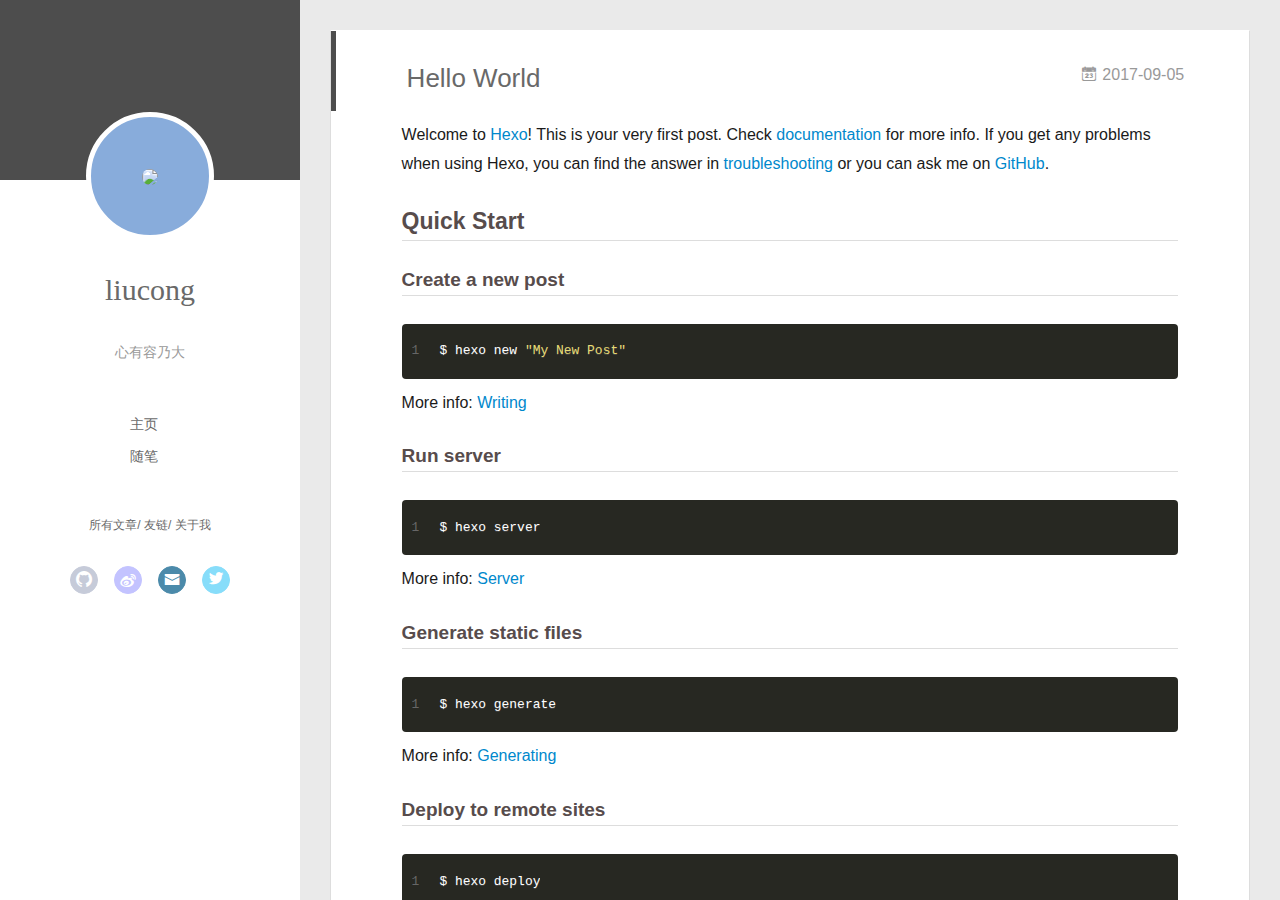
==== 2017/09/05/hello-world/index.html @ 9095aa1d "Site updated: 2017-09-07 10:44:23" ====
<!DOCTYPE html>
<html>
<head>
  <meta charset="utf-8">
  
  <meta name="renderer" content="webkit">
  <meta http-equiv="X-UA-Compatible" content="IE=edge" >
  <link rel="dns-prefetch" href="http://yoursite.com">
  <title>Hello World | Mr.Liu</title>
  <meta name="viewport" content="width=device-width, initial-scale=1, maximum-scale=1">
  <meta name="description" content="Welcome to Hexo! This is your very first post. Check documentation for more info. If you get any problems when using Hexo, you can find the answer in troubleshooting or you can ask me on GitHub. Quick">
<meta property="og:type" content="article">
<meta property="og:title" content="Hello World">
<meta property="og:url" content="http://yoursite.com/2017/09/05/hello-world/index.html">
<meta property="og:site_name" content="Mr.Liu">
<meta property="og:description" content="Welcome to Hexo! This is your very first post. Check documentation for more info. If you get any problems when using Hexo, you can find the answer in troubleshooting or you can ask me on GitHub. Quick">
<meta property="og:locale" content="zh-CN">
<meta property="og:updated_time" content="2017-09-06T06:14:06.030Z">
<meta name="twitter:card" content="summary">
<meta name="twitter:title" content="Hello World">
<meta name="twitter:description" content="Welcome to Hexo! This is your very first post. Check documentation for more info. If you get any problems when using Hexo, you can find the answer in troubleshooting or you can ask me on GitHub. Quick">
  
    <link rel="alternative" href="/atom.xml" title="Mr.Liu" type="application/atom+xml">
  
  
    <link rel="icon" href="/favicon.png">
  
  <link rel="stylesheet" type="text/css" href="/./main.507b3a.css">
  <style type="text/css">
  
    #container.show {
      background: linear-gradient(200deg,#a0cfe4,#e8c37e);
    }
  </style>
  

  

</head>

<body>
  <div id="container" q-class="show:isCtnShow">
    <canvas id="anm-canvas" class="anm-canvas"></canvas>
    <div class="left-col" q-class="show:isShow">
      
<div class="overlay" style="background: #4d4d4d"></div>
<div class="intrude-less">
	<header id="header" class="inner">
		<a href="" class="profilepic">
			<img src="http://img1.touxiang.cn/uploads/20140222/22-024354_184.jpg" class="js-avatar">
		</a>
		<hgroup>
		  <h1 class="header-author"><a href="">liucong</a></h1>
		</hgroup>
		
		<p class="header-subtitle">心有容乃大</p>
		

		<nav class="header-menu">
			<ul>
			
				<li><a href="/">主页</a></li>
	        
				<li><a href="/tags/随笔/">随笔</a></li>
	        
			</ul>
		</nav>
		<nav class="header-smart-menu">
    		
    			
    			<a q-on="click: openSlider(e, 'innerArchive')" href="javascript:void(0)">所有文章</a>
    			
            
    			
    			<a q-on="click: openSlider(e, 'friends')" href="javascript:void(0)">友链</a>
    			
            
    			
    			<a q-on="click: openSlider(e, 'aboutme')" href="javascript:void(0)">关于我</a>
    			
            
		</nav>
		<nav class="header-nav">
			<div class="social">
				
					<a class="github" target="_blank" href="https://github.com/liucong1993" title="github"><i class="icon-github"></i></a>
		        
					<a class="weibo" target="_blank" href="http://weibo.com/1641078362/profile?rightmod=1&wvr=6&mod=personinfo&is_all=1" title="weibo"><i class="icon-weibo"></i></a>
		        
					<a class="mail" target="_blank" href="mailto:1097318622@qq.com" title="mail"><i class="icon-mail"></i></a>
		        
					<a class="twitter" target="_blank" href="https://twitter.com/" title="twitter"><i class="icon-twitter"></i></a>
		        
			</div>
		</nav>
	</header>		
</div>

    </div>
    <div class="mid-col" q-class="show:isShow,hide:isShow|isFalse">
      
<nav id="mobile-nav">
  	<div class="overlay js-overlay" style="background: #4d4d4d"></div>
	<div class="btnctn js-mobile-btnctn">
  		<div class="slider-trigger list" q-on="click: openSlider(e)"><i class="icon icon-sort"></i></div>
	</div>
	<div class="intrude-less">
		<header id="header" class="inner">
			<div class="profilepic">
				<img src="http://img1.touxiang.cn/uploads/20140222/22-024354_184.jpg" class="js-avatar">
			</div>
			<hgroup>
			  <h1 class="header-author js-header-author">liucong</h1>
			</hgroup>
			
			<p class="header-subtitle"><i class="icon icon-quo-left"></i>心有容乃大<i class="icon icon-quo-right"></i></p>
			
			
			
				
			
				
			
			
			
			<nav class="header-nav">
				<div class="social">
					
						<a class="github" target="_blank" href="https://github.com/liucong1993" title="github"><i class="icon-github"></i></a>
			        
						<a class="weibo" target="_blank" href="http://weibo.com/1641078362/profile?rightmod=1&wvr=6&mod=personinfo&is_all=1" title="weibo"><i class="icon-weibo"></i></a>
			        
						<a class="mail" target="_blank" href="mailto:1097318622@qq.com" title="mail"><i class="icon-mail"></i></a>
			        
						<a class="twitter" target="_blank" href="https://twitter.com/" title="twitter"><i class="icon-twitter"></i></a>
			        
				</div>
			</nav>

			<nav class="header-menu js-header-menu">
				<ul style="width: 50%">
				
				
					<li style="width: 50%"><a href="/">主页</a></li>
		        
					<li style="width: 50%"><a href="/tags/随笔/">随笔</a></li>
		        
				</ul>
			</nav>
		</header>				
	</div>
	<div class="mobile-mask" style="display:none" q-show="isShow"></div>
</nav>

      <div id="wrapper" class="body-wrap">
        <div class="menu-l">
          <div class="canvas-wrap">
            <canvas data-colors="#eaeaea" data-sectionHeight="100" data-contentId="js-content" id="myCanvas1" class="anm-canvas"></canvas>
          </div>
          <div id="js-content" class="content-ll">
            <article id="post-hello-world" class="article article-type-post " itemscope itemprop="blogPost">
  <div class="article-inner">
    
      <header class="article-header">
        
  
    <h1 class="article-title" itemprop="name">
      Hello World
    </h1>
  

        
        <a href="/2017/09/05/hello-world/" class="archive-article-date">
  	<time datetime="2017-09-05T09:17:30.276Z" itemprop="datePublished"><i class="icon-calendar icon"></i>2017-09-05</time>
</a>
        
      </header>
    
    <div class="article-entry" itemprop="articleBody">
      
        <p>Welcome to <a href="https://hexo.io/" target="_blank" rel="external">Hexo</a>! This is your very first post. Check <a href="https://hexo.io/docs/" target="_blank" rel="external">documentation</a> for more info. If you get any problems when using Hexo, you can find the answer in <a href="https://hexo.io/docs/troubleshooting.html" target="_blank" rel="external">troubleshooting</a> or you can ask me on <a href="https://github.com/hexojs/hexo/issues" target="_blank" rel="external">GitHub</a>.</p>
<h2 id="Quick-Start"><a href="#Quick-Start" class="headerlink" title="Quick Start"></a>Quick Start</h2><h3 id="Create-a-new-post"><a href="#Create-a-new-post" class="headerlink" title="Create a new post"></a>Create a new post</h3><figure class="highlight bash"><table><tr><td class="gutter"><pre><div class="line">1</div></pre></td><td class="code"><pre><div class="line">$ hexo new <span class="string">"My New Post"</span></div></pre></td></tr></table></figure>
<p>More info: <a href="https://hexo.io/docs/writing.html" target="_blank" rel="external">Writing</a></p>
<h3 id="Run-server"><a href="#Run-server" class="headerlink" title="Run server"></a>Run server</h3><figure class="highlight bash"><table><tr><td class="gutter"><pre><div class="line">1</div></pre></td><td class="code"><pre><div class="line">$ hexo server</div></pre></td></tr></table></figure>
<p>More info: <a href="https://hexo.io/docs/server.html" target="_blank" rel="external">Server</a></p>
<h3 id="Generate-static-files"><a href="#Generate-static-files" class="headerlink" title="Generate static files"></a>Generate static files</h3><figure class="highlight bash"><table><tr><td class="gutter"><pre><div class="line">1</div></pre></td><td class="code"><pre><div class="line">$ hexo generate</div></pre></td></tr></table></figure>
<p>More info: <a href="https://hexo.io/docs/generating.html" target="_blank" rel="external">Generating</a></p>
<h3 id="Deploy-to-remote-sites"><a href="#Deploy-to-remote-sites" class="headerlink" title="Deploy to remote sites"></a>Deploy to remote sites</h3><figure class="highlight bash"><table><tr><td class="gutter"><pre><div class="line">1</div></pre></td><td class="code"><pre><div class="line">$ hexo deploy</div></pre></td></tr></table></figure>
<p>More info: <a href="https://hexo.io/docs/deployment.html" target="_blank" rel="external">Deployment</a></p>
<div class="video-container"></div>

      

      
        <div class="page-reward">
          <a href="javascript:;" class="page-reward-btn tooltip-top">
            <div class="tooltip tooltip-east">
            <span class="tooltip-item">
              赏
            </span>
            <span class="tooltip-content">
              <span class="tooltip-text">
                <span class="tooltip-inner">
                  <p class="reward-p"><i class="icon icon-quo-left"></i>谢谢你请我吃糖果<i class="icon icon-quo-right"></i></p>
                  <div class="reward-box">
                    
                    
                  </div>
                </span>
              </span>
            </span>
          </div>
          </a>
        </div>
      
    </div>
    <div class="article-info article-info-index">
      
      
      

      

      
        
<div class="share-btn share-icons tooltip-left">
  <div class="tooltip tooltip-east">
    <span class="tooltip-item">
      <a href="javascript:;" class="share-sns share-outer">
        <i class="icon icon-share"></i>
      </a>
    </span>
    <span class="tooltip-content">
      <div class="share-wrap">
        <div class="share-icons">
          <a class="weibo share-sns" href="javascript:;" data-type="weibo">
            <i class="icon icon-weibo"></i>
          </a>
          <a class="weixin share-sns wxFab" href="javascript:;" data-type="weixin">
            <i class="icon icon-weixin"></i>
          </a>
          <a class="qq share-sns" href="javascript:;" data-type="qq">
            <i class="icon icon-qq"></i>
          </a>
          <a class="douban share-sns" href="javascript:;" data-type="douban">
            <i class="icon icon-douban"></i>
          </a>
          <a class="qzone share-sns" href="javascript:;" data-type="qzone">
            <i class="icon icon-qzone"></i>
          </a>
          <a class="facebook share-sns" href="javascript:;" data-type="facebook">
            <i class="icon icon-facebook"></i>
          </a>
          <a class="twitter share-sns" href="javascript:;" data-type="twitter">
            <i class="icon icon-twitter"></i>
          </a>
          <a class="google share-sns" href="javascript:;" data-type="google">
            <i class="icon icon-google"></i>
          </a>
        </div>
      </div>
    </span>
  </div>
</div>

<div class="page-modal wx-share js-wx-box">
    <a class="close js-modal-close" href="javascript:;"><i class="icon icon-close"></i></a>
    <p>扫一扫，分享到微信</p>
    <div class="wx-qrcode">
      <img src="http://s.jiathis.com/qrcode.php?url=http://yoursite.com/2017/09/05/hello-world/" alt="微信分享二维码">
    </div>
</div>

<div class="mask js-mask"></div>
      
      <div class="clearfix"></div>
    </div>
  </div>
</article>

  
<nav id="article-nav">
  
    <a href="/2017/09/05/liu/" id="article-nav-newer" class="article-nav-link-wrap">
      <i class="icon-circle-left"></i>
      <div class="article-nav-title">
        
          开始搭建blog
        
      </div>
    </a>
  
  
</nav>


<aside class="wrap-side-operation">
    <div class="mod-side-operation">
        
        <div class="jump-container" id="js-jump-container" style="display:none;">
            <a href="javascript:void(0)" class="mod-side-operation__jump-to-top">
                <i class="icon-font icon-back"></i>
            </a>
            <div id="js-jump-plan-container" class="jump-plan-container" style="top: -11px;">
                <i class="icon-font icon-plane jump-plane"></i>
            </div>
        </div>
        
        
    </div>
</aside>



  
  
  

  

  

  


          </div>
        </div>
      </div>
      <footer id="footer">
  <div class="outer">
    <div id="footer-info">
    	<div class="footer-left">
    		&copy; 2017 liucong
    	</div>
      	<div class="footer-right">
      		<a href="http://hexo.io/" target="_blank">Hexo</a>  Theme <a href="https://github.com/litten/hexo-theme-yilia" target="_blank">Yilia</a> by Litten
      	</div>
    </div>
  </div>
</footer>
    </div>
    <script>
	var yiliaConfig = {
		mathjax: false,
		isHome: false,
		isPost: true,
		isArchive: false,
		isTag: false,
		isCategory: false,
		open_in_new: false,
		toc_hide_index: true,
		root: "/",
		innerArchive: true,
		showTags: false
	}
</script>

<script>!function(t){function n(e){if(r[e])return r[e].exports;var i=r[e]={exports:{},id:e,loaded:!1};return t[e].call(i.exports,i,i.exports,n),i.loaded=!0,i.exports}var r={};n.m=t,n.c=r,n.p="./",n(0)}([function(t,n,r){r(195),t.exports=r(191)},function(t,n,r){var e=r(3),i=r(52),o=r(27),u=r(28),c=r(53),f="prototype",a=function(t,n,r){var s,l,h,v,p=t&a.F,d=t&a.G,y=t&a.S,g=t&a.P,b=t&a.B,m=d?e:y?e[n]||(e[n]={}):(e[n]||{})[f],x=d?i:i[n]||(i[n]={}),w=x[f]||(x[f]={});d&&(r=n);for(s in r)l=!p&&m&&void 0!==m[s],h=(l?m:r)[s],v=b&&l?c(h,e):g&&"function"==typeof h?c(Function.call,h):h,m&&u(m,s,h,t&a.U),x[s]!=h&&o(x,s,v),g&&w[s]!=h&&(w[s]=h)};e.core=i,a.F=1,a.G=2,a.S=4,a.P=8,a.B=16,a.W=32,a.U=64,a.R=128,t.exports=a},function(t,n,r){var e=r(6);t.exports=function(t){if(!e(t))throw TypeError(t+" is not an object!");return t}},function(t,n){var r=t.exports="undefined"!=typeof window&&window.Math==Math?window:"undefined"!=typeof self&&self.Math==Math?self:Function("return this")();"number"==typeof __g&&(__g=r)},function(t,n){t.exports=function(t){try{return!!t()}catch(t){return!0}}},function(t,n){var r=t.exports="undefined"!=typeof window&&window.Math==Math?window:"undefined"!=typeof self&&self.Math==Math?self:Function("return this")();"number"==typeof __g&&(__g=r)},function(t,n){t.exports=function(t){return"object"==typeof t?null!==t:"function"==typeof t}},function(t,n,r){var e=r(126)("wks"),i=r(76),o=r(3).Symbol,u="function"==typeof o;(t.exports=function(t){return e[t]||(e[t]=u&&o[t]||(u?o:i)("Symbol."+t))}).store=e},function(t,n){var r={}.hasOwnProperty;t.exports=function(t,n){return r.call(t,n)}},function(t,n,r){var e=r(94),i=r(33);t.exports=function(t){return e(i(t))}},function(t,n,r){t.exports=!r(4)(function(){return 7!=Object.defineProperty({},"a",{get:function(){return 7}}).a})},function(t,n,r){var e=r(2),i=r(167),o=r(50),u=Object.defineProperty;n.f=r(10)?Object.defineProperty:function(t,n,r){if(e(t),n=o(n,!0),e(r),i)try{return u(t,n,r)}catch(t){}if("get"in r||"set"in r)throw TypeError("Accessors not supported!");return"value"in r&&(t[n]=r.value),t}},function(t,n,r){t.exports=!r(18)(function(){return 7!=Object.defineProperty({},"a",{get:function(){return 7}}).a})},function(t,n,r){var e=r(14),i=r(22);t.exports=r(12)?function(t,n,r){return e.f(t,n,i(1,r))}:function(t,n,r){return t[n]=r,t}},function(t,n,r){var e=r(20),i=r(58),o=r(42),u=Object.defineProperty;n.f=r(12)?Object.defineProperty:function(t,n,r){if(e(t),n=o(n,!0),e(r),i)try{return u(t,n,r)}catch(t){}if("get"in r||"set"in r)throw TypeError("Accessors not supported!");return"value"in r&&(t[n]=r.value),t}},function(t,n,r){var e=r(40)("wks"),i=r(23),o=r(5).Symbol,u="function"==typeof o;(t.exports=function(t){return e[t]||(e[t]=u&&o[t]||(u?o:i)("Symbol."+t))}).store=e},function(t,n,r){var e=r(67),i=Math.min;t.exports=function(t){return t>0?i(e(t),9007199254740991):0}},function(t,n,r){var e=r(46);t.exports=function(t){return Object(e(t))}},function(t,n){t.exports=function(t){try{return!!t()}catch(t){return!0}}},function(t,n,r){var e=r(63),i=r(34);t.exports=Object.keys||function(t){return e(t,i)}},function(t,n,r){var e=r(21);t.exports=function(t){if(!e(t))throw TypeError(t+" is not an object!");return t}},function(t,n){t.exports=function(t){return"object"==typeof t?null!==t:"function"==typeof t}},function(t,n){t.exports=function(t,n){return{enumerable:!(1&t),configurable:!(2&t),writable:!(4&t),value:n}}},function(t,n){var r=0,e=Math.random();t.exports=function(t){return"Symbol(".concat(void 0===t?"":t,")_",(++r+e).toString(36))}},function(t,n){var r={}.hasOwnProperty;t.exports=function(t,n){return r.call(t,n)}},function(t,n){var r=t.exports={version:"2.4.0"};"number"==typeof __e&&(__e=r)},function(t,n){t.exports=function(t){if("function"!=typeof t)throw TypeError(t+" is not a function!");return t}},function(t,n,r){var e=r(11),i=r(66);t.exports=r(10)?function(t,n,r){return e.f(t,n,i(1,r))}:function(t,n,r){return t[n]=r,t}},function(t,n,r){var e=r(3),i=r(27),o=r(24),u=r(76)("src"),c="toString",f=Function[c],a=(""+f).split(c);r(52).inspectSource=function(t){return f.call(t)},(t.exports=function(t,n,r,c){var f="function"==typeof r;f&&(o(r,"name")||i(r,"name",n)),t[n]!==r&&(f&&(o(r,u)||i(r,u,t[n]?""+t[n]:a.join(String(n)))),t===e?t[n]=r:c?t[n]?t[n]=r:i(t,n,r):(delete t[n],i(t,n,r)))})(Function.prototype,c,function(){return"function"==typeof this&&this[u]||f.call(this)})},function(t,n,r){var e=r(1),i=r(4),o=r(46),u=function(t,n,r,e){var i=String(o(t)),u="<"+n;return""!==r&&(u+=" "+r+'="'+String(e).replace(/"/g,"&quot;")+'"'),u+">"+i+"</"+n+">"};t.exports=function(t,n){var r={};r[t]=n(u),e(e.P+e.F*i(function(){var n=""[t]('"');return n!==n.toLowerCase()||n.split('"').length>3}),"String",r)}},function(t,n,r){var e=r(115),i=r(46);t.exports=function(t){return e(i(t))}},function(t,n,r){var e=r(116),i=r(66),o=r(30),u=r(50),c=r(24),f=r(167),a=Object.getOwnPropertyDescriptor;n.f=r(10)?a:function(t,n){if(t=o(t),n=u(n,!0),f)try{return a(t,n)}catch(t){}if(c(t,n))return i(!e.f.call(t,n),t[n])}},function(t,n,r){var e=r(24),i=r(17),o=r(145)("IE_PROTO"),u=Object.prototype;t.exports=Object.getPrototypeOf||function(t){return t=i(t),e(t,o)?t[o]:"function"==typeof t.constructor&&t instanceof t.constructor?t.constructor.prototype:t instanceof Object?u:null}},function(t,n){t.exports=function(t){if(void 0==t)throw TypeError("Can't call method on  "+t);return t}},function(t,n){t.exports="constructor,hasOwnProperty,isPrototypeOf,propertyIsEnumerable,toLocaleString,toString,valueOf".split(",")},function(t,n){t.exports={}},function(t,n){t.exports=!0},function(t,n){n.f={}.propertyIsEnumerable},function(t,n,r){var e=r(14).f,i=r(8),o=r(15)("toStringTag");t.exports=function(t,n,r){t&&!i(t=r?t:t.prototype,o)&&e(t,o,{configurable:!0,value:n})}},function(t,n,r){var e=r(40)("keys"),i=r(23);t.exports=function(t){return e[t]||(e[t]=i(t))}},function(t,n,r){var e=r(5),i="__core-js_shared__",o=e[i]||(e[i]={});t.exports=function(t){return o[t]||(o[t]={})}},function(t,n){var r=Math.ceil,e=Math.floor;t.exports=function(t){return isNaN(t=+t)?0:(t>0?e:r)(t)}},function(t,n,r){var e=r(21);t.exports=function(t,n){if(!e(t))return t;var r,i;if(n&&"function"==typeof(r=t.toString)&&!e(i=r.call(t)))return i;if("function"==typeof(r=t.valueOf)&&!e(i=r.call(t)))return i;if(!n&&"function"==typeof(r=t.toString)&&!e(i=r.call(t)))return i;throw TypeError("Can't convert object to primitive value")}},function(t,n,r){var e=r(5),i=r(25),o=r(36),u=r(44),c=r(14).f;t.exports=function(t){var n=i.Symbol||(i.Symbol=o?{}:e.Symbol||{});"_"==t.charAt(0)||t in n||c(n,t,{value:u.f(t)})}},function(t,n,r){n.f=r(15)},function(t,n){var r={}.toString;t.exports=function(t){return r.call(t).slice(8,-1)}},function(t,n){t.exports=function(t){if(void 0==t)throw TypeError("Can't call method on  "+t);return t}},function(t,n,r){var e=r(4);t.exports=function(t,n){return!!t&&e(function(){n?t.call(null,function(){},1):t.call(null)})}},function(t,n,r){var e=r(53),i=r(115),o=r(17),u=r(16),c=r(203);t.exports=function(t,n){var r=1==t,f=2==t,a=3==t,s=4==t,l=6==t,h=5==t||l,v=n||c;return function(n,c,p){for(var d,y,g=o(n),b=i(g),m=e(c,p,3),x=u(b.length),w=0,S=r?v(n,x):f?v(n,0):void 0;x>w;w++)if((h||w in b)&&(d=b[w],y=m(d,w,g),t))if(r)S[w]=y;else if(y)switch(t){case 3:return!0;case 5:return d;case 6:return w;case 2:S.push(d)}else if(s)return!1;return l?-1:a||s?s:S}}},function(t,n,r){var e=r(1),i=r(52),o=r(4);t.exports=function(t,n){var r=(i.Object||{})[t]||Object[t],u={};u[t]=n(r),e(e.S+e.F*o(function(){r(1)}),"Object",u)}},function(t,n,r){var e=r(6);t.exports=function(t,n){if(!e(t))return t;var r,i;if(n&&"function"==typeof(r=t.toString)&&!e(i=r.call(t)))return i;if("function"==typeof(r=t.valueOf)&&!e(i=r.call(t)))return i;if(!n&&"function"==typeof(r=t.toString)&&!e(i=r.call(t)))return i;throw TypeError("Can't convert object to primitive value")}},function(t,n,r){var e=r(5),i=r(25),o=r(91),u=r(13),c="prototype",f=function(t,n,r){var a,s,l,h=t&f.F,v=t&f.G,p=t&f.S,d=t&f.P,y=t&f.B,g=t&f.W,b=v?i:i[n]||(i[n]={}),m=b[c],x=v?e:p?e[n]:(e[n]||{})[c];v&&(r=n);for(a in r)(s=!h&&x&&void 0!==x[a])&&a in b||(l=s?x[a]:r[a],b[a]=v&&"function"!=typeof x[a]?r[a]:y&&s?o(l,e):g&&x[a]==l?function(t){var n=function(n,r,e){if(this instanceof t){switch(arguments.length){case 0:return new t;case 1:return new t(n);case 2:return new t(n,r)}return new t(n,r,e)}return t.apply(this,arguments)};return n[c]=t[c],n}(l):d&&"function"==typeof l?o(Function.call,l):l,d&&((b.virtual||(b.virtual={}))[a]=l,t&f.R&&m&&!m[a]&&u(m,a,l)))};f.F=1,f.G=2,f.S=4,f.P=8,f.B=16,f.W=32,f.U=64,f.R=128,t.exports=f},function(t,n){var r=t.exports={version:"2.4.0"};"number"==typeof __e&&(__e=r)},function(t,n,r){var e=r(26);t.exports=function(t,n,r){if(e(t),void 0===n)return t;switch(r){case 1:return function(r){return t.call(n,r)};case 2:return function(r,e){return t.call(n,r,e)};case 3:return function(r,e,i){return t.call(n,r,e,i)}}return function(){return t.apply(n,arguments)}}},function(t,n,r){var e=r(183),i=r(1),o=r(126)("metadata"),u=o.store||(o.store=new(r(186))),c=function(t,n,r){var i=u.get(t);if(!i){if(!r)return;u.set(t,i=new e)}var o=i.get(n);if(!o){if(!r)return;i.set(n,o=new e)}return o},f=function(t,n,r){var e=c(n,r,!1);return void 0!==e&&e.has(t)},a=function(t,n,r){var e=c(n,r,!1);return void 0===e?void 0:e.get(t)},s=function(t,n,r,e){c(r,e,!0).set(t,n)},l=function(t,n){var r=c(t,n,!1),e=[];return r&&r.forEach(function(t,n){e.push(n)}),e},h=function(t){return void 0===t||"symbol"==typeof t?t:String(t)},v=function(t){i(i.S,"Reflect",t)};t.exports={store:u,map:c,has:f,get:a,set:s,keys:l,key:h,exp:v}},function(t,n,r){"use strict";if(r(10)){var e=r(69),i=r(3),o=r(4),u=r(1),c=r(127),f=r(152),a=r(53),s=r(68),l=r(66),h=r(27),v=r(73),p=r(67),d=r(16),y=r(75),g=r(50),b=r(24),m=r(180),x=r(114),w=r(6),S=r(17),_=r(137),O=r(70),E=r(32),P=r(71).f,j=r(154),F=r(76),M=r(7),A=r(48),N=r(117),T=r(146),I=r(155),k=r(80),L=r(123),R=r(74),C=r(130),D=r(160),U=r(11),W=r(31),G=U.f,B=W.f,V=i.RangeError,z=i.TypeError,q=i.Uint8Array,K="ArrayBuffer",J="Shared"+K,Y="BYTES_PER_ELEMENT",H="prototype",$=Array[H],X=f.ArrayBuffer,Q=f.DataView,Z=A(0),tt=A(2),nt=A(3),rt=A(4),et=A(5),it=A(6),ot=N(!0),ut=N(!1),ct=I.values,ft=I.keys,at=I.entries,st=$.lastIndexOf,lt=$.reduce,ht=$.reduceRight,vt=$.join,pt=$.sort,dt=$.slice,yt=$.toString,gt=$.toLocaleString,bt=M("iterator"),mt=M("toStringTag"),xt=F("typed_constructor"),wt=F("def_constructor"),St=c.CONSTR,_t=c.TYPED,Ot=c.VIEW,Et="Wrong length!",Pt=A(1,function(t,n){return Tt(T(t,t[wt]),n)}),jt=o(function(){return 1===new q(new Uint16Array([1]).buffer)[0]}),Ft=!!q&&!!q[H].set&&o(function(){new q(1).set({})}),Mt=function(t,n){if(void 0===t)throw z(Et);var r=+t,e=d(t);if(n&&!m(r,e))throw V(Et);return e},At=function(t,n){var r=p(t);if(r<0||r%n)throw V("Wrong offset!");return r},Nt=function(t){if(w(t)&&_t in t)return t;throw z(t+" is not a typed array!")},Tt=function(t,n){if(!(w(t)&&xt in t))throw z("It is not a typed array constructor!");return new t(n)},It=function(t,n){return kt(T(t,t[wt]),n)},kt=function(t,n){for(var r=0,e=n.length,i=Tt(t,e);e>r;)i[r]=n[r++];return i},Lt=function(t,n,r){G(t,n,{get:function(){return this._d[r]}})},Rt=function(t){var n,r,e,i,o,u,c=S(t),f=arguments.length,s=f>1?arguments[1]:void 0,l=void 0!==s,h=j(c);if(void 0!=h&&!_(h)){for(u=h.call(c),e=[],n=0;!(o=u.next()).done;n++)e.push(o.value);c=e}for(l&&f>2&&(s=a(s,arguments[2],2)),n=0,r=d(c.length),i=Tt(this,r);r>n;n++)i[n]=l?s(c[n],n):c[n];return i},Ct=function(){for(var t=0,n=arguments.length,r=Tt(this,n);n>t;)r[t]=arguments[t++];return r},Dt=!!q&&o(function(){gt.call(new q(1))}),Ut=function(){return gt.apply(Dt?dt.call(Nt(this)):Nt(this),arguments)},Wt={copyWithin:function(t,n){return D.call(Nt(this),t,n,arguments.length>2?arguments[2]:void 0)},every:function(t){return rt(Nt(this),t,arguments.length>1?arguments[1]:void 0)},fill:function(t){return C.apply(Nt(this),arguments)},filter:function(t){return It(this,tt(Nt(this),t,arguments.length>1?arguments[1]:void 0))},find:function(t){return et(Nt(this),t,arguments.length>1?arguments[1]:void 0)},findIndex:function(t){return it(Nt(this),t,arguments.length>1?arguments[1]:void 0)},forEach:function(t){Z(Nt(this),t,arguments.length>1?arguments[1]:void 0)},indexOf:function(t){return ut(Nt(this),t,arguments.length>1?arguments[1]:void 0)},includes:function(t){return ot(Nt(this),t,arguments.length>1?arguments[1]:void 0)},join:function(t){return vt.apply(Nt(this),arguments)},lastIndexOf:function(t){return st.apply(Nt(this),arguments)},map:function(t){return Pt(Nt(this),t,arguments.length>1?arguments[1]:void 0)},reduce:function(t){return lt.apply(Nt(this),arguments)},reduceRight:function(t){return ht.apply(Nt(this),arguments)},reverse:function(){for(var t,n=this,r=Nt(n).length,e=Math.floor(r/2),i=0;i<e;)t=n[i],n[i++]=n[--r],n[r]=t;return n},some:function(t){return nt(Nt(this),t,arguments.length>1?arguments[1]:void 0)},sort:function(t){return pt.call(Nt(this),t)},subarray:function(t,n){var r=Nt(this),e=r.length,i=y(t,e);return new(T(r,r[wt]))(r.buffer,r.byteOffset+i*r.BYTES_PER_ELEMENT,d((void 0===n?e:y(n,e))-i))}},Gt=function(t,n){return It(this,dt.call(Nt(this),t,n))},Bt=function(t){Nt(this);var n=At(arguments[1],1),r=this.length,e=S(t),i=d(e.length),o=0;if(i+n>r)throw V(Et);for(;o<i;)this[n+o]=e[o++]},Vt={entries:function(){return at.call(Nt(this))},keys:function(){return ft.call(Nt(this))},values:function(){return ct.call(Nt(this))}},zt=function(t,n){return w(t)&&t[_t]&&"symbol"!=typeof n&&n in t&&String(+n)==String(n)},qt=function(t,n){return zt(t,n=g(n,!0))?l(2,t[n]):B(t,n)},Kt=function(t,n,r){return!(zt(t,n=g(n,!0))&&w(r)&&b(r,"value"))||b(r,"get")||b(r,"set")||r.configurable||b(r,"writable")&&!r.writable||b(r,"enumerable")&&!r.enumerable?G(t,n,r):(t[n]=r.value,t)};St||(W.f=qt,U.f=Kt),u(u.S+u.F*!St,"Object",{getOwnPropertyDescriptor:qt,defineProperty:Kt}),o(function(){yt.call({})})&&(yt=gt=function(){return vt.call(this)});var Jt=v({},Wt);v(Jt,Vt),h(Jt,bt,Vt.values),v(Jt,{slice:Gt,set:Bt,constructor:function(){},toString:yt,toLocaleString:Ut}),Lt(Jt,"buffer","b"),Lt(Jt,"byteOffset","o"),Lt(Jt,"byteLength","l"),Lt(Jt,"length","e"),G(Jt,mt,{get:function(){return this[_t]}}),t.exports=function(t,n,r,f){f=!!f;var a=t+(f?"Clamped":"")+"Array",l="Uint8Array"!=a,v="get"+t,p="set"+t,y=i[a],g=y||{},b=y&&E(y),m=!y||!c.ABV,S={},_=y&&y[H],j=function(t,r){var e=t._d;return e.v[v](r*n+e.o,jt)},F=function(t,r,e){var i=t._d;f&&(e=(e=Math.round(e))<0?0:e>255?255:255&e),i.v[p](r*n+i.o,e,jt)},M=function(t,n){G(t,n,{get:function(){return j(this,n)},set:function(t){return F(this,n,t)},enumerable:!0})};m?(y=r(function(t,r,e,i){s(t,y,a,"_d");var o,u,c,f,l=0,v=0;if(w(r)){if(!(r instanceof X||(f=x(r))==K||f==J))return _t in r?kt(y,r):Rt.call(y,r);o=r,v=At(e,n);var p=r.byteLength;if(void 0===i){if(p%n)throw V(Et);if((u=p-v)<0)throw V(Et)}else if((u=d(i)*n)+v>p)throw V(Et);c=u/n}else c=Mt(r,!0),u=c*n,o=new X(u);for(h(t,"_d",{b:o,o:v,l:u,e:c,v:new Q(o)});l<c;)M(t,l++)}),_=y[H]=O(Jt),h(_,"constructor",y)):L(function(t){new y(null),new y(t)},!0)||(y=r(function(t,r,e,i){s(t,y,a);var o;return w(r)?r instanceof X||(o=x(r))==K||o==J?void 0!==i?new g(r,At(e,n),i):void 0!==e?new g(r,At(e,n)):new g(r):_t in r?kt(y,r):Rt.call(y,r):new g(Mt(r,l))}),Z(b!==Function.prototype?P(g).concat(P(b)):P(g),function(t){t in y||h(y,t,g[t])}),y[H]=_,e||(_.constructor=y));var A=_[bt],N=!!A&&("values"==A.name||void 0==A.name),T=Vt.values;h(y,xt,!0),h(_,_t,a),h(_,Ot,!0),h(_,wt,y),(f?new y(1)[mt]==a:mt in _)||G(_,mt,{get:function(){return a}}),S[a]=y,u(u.G+u.W+u.F*(y!=g),S),u(u.S,a,{BYTES_PER_ELEMENT:n,from:Rt,of:Ct}),Y in _||h(_,Y,n),u(u.P,a,Wt),R(a),u(u.P+u.F*Ft,a,{set:Bt}),u(u.P+u.F*!N,a,Vt),u(u.P+u.F*(_.toString!=yt),a,{toString:yt}),u(u.P+u.F*o(function(){new y(1).slice()}),a,{slice:Gt}),u(u.P+u.F*(o(function(){return[1,2].toLocaleString()!=new y([1,2]).toLocaleString()})||!o(function(){_.toLocaleString.call([1,2])})),a,{toLocaleString:Ut}),k[a]=N?A:T,e||N||h(_,bt,T)}}else t.exports=function(){}},function(t,n){var r={}.toString;t.exports=function(t){return r.call(t).slice(8,-1)}},function(t,n,r){var e=r(21),i=r(5).document,o=e(i)&&e(i.createElement);t.exports=function(t){return o?i.createElement(t):{}}},function(t,n,r){t.exports=!r(12)&&!r(18)(function(){return 7!=Object.defineProperty(r(57)("div"),"a",{get:function(){return 7}}).a})},function(t,n,r){"use strict";var e=r(36),i=r(51),o=r(64),u=r(13),c=r(8),f=r(35),a=r(96),s=r(38),l=r(103),h=r(15)("iterator"),v=!([].keys&&"next"in[].keys()),p="keys",d="values",y=function(){return this};t.exports=function(t,n,r,g,b,m,x){a(r,n,g);var w,S,_,O=function(t){if(!v&&t in F)return F[t];switch(t){case p:case d:return function(){return new r(this,t)}}return function(){return new r(this,t)}},E=n+" Iterator",P=b==d,j=!1,F=t.prototype,M=F[h]||F["@@iterator"]||b&&F[b],A=M||O(b),N=b?P?O("entries"):A:void 0,T="Array"==n?F.entries||M:M;if(T&&(_=l(T.call(new t)))!==Object.prototype&&(s(_,E,!0),e||c(_,h)||u(_,h,y)),P&&M&&M.name!==d&&(j=!0,A=function(){return M.call(this)}),e&&!x||!v&&!j&&F[h]||u(F,h,A),f[n]=A,f[E]=y,b)if(w={values:P?A:O(d),keys:m?A:O(p),entries:N},x)for(S in w)S in F||o(F,S,w[S]);else i(i.P+i.F*(v||j),n,w);return w}},function(t,n,r){var e=r(20),i=r(100),o=r(34),u=r(39)("IE_PROTO"),c=function(){},f="prototype",a=function(){var t,n=r(57)("iframe"),e=o.length;for(n.style.display="none",r(93).appendChild(n),n.src="javascript:",t=n.contentWindow.document,t.open(),t.write("<script>document.F=Object<\/script>"),t.close(),a=t.F;e--;)delete a[f][o[e]];return a()};t.exports=Object.create||function(t,n){var r;return null!==t?(c[f]=e(t),r=new c,c[f]=null,r[u]=t):r=a(),void 0===n?r:i(r,n)}},function(t,n,r){var e=r(63),i=r(34).concat("length","prototype");n.f=Object.getOwnPropertyNames||function(t){return e(t,i)}},function(t,n){n.f=Object.getOwnPropertySymbols},function(t,n,r){var e=r(8),i=r(9),o=r(90)(!1),u=r(39)("IE_PROTO");t.exports=function(t,n){var r,c=i(t),f=0,a=[];for(r in c)r!=u&&e(c,r)&&a.push(r);for(;n.length>f;)e(c,r=n[f++])&&(~o(a,r)||a.push(r));return a}},function(t,n,r){t.exports=r(13)},function(t,n,r){var e=r(76)("meta"),i=r(6),o=r(24),u=r(11).f,c=0,f=Object.isExtensible||function(){return!0},a=!r(4)(function(){return f(Object.preventExtensions({}))}),s=function(t){u(t,e,{value:{i:"O"+ ++c,w:{}}})},l=function(t,n){if(!i(t))return"symbol"==typeof t?t:("string"==typeof t?"S":"P")+t;if(!o(t,e)){if(!f(t))return"F";if(!n)return"E";s(t)}return t[e].i},h=function(t,n){if(!o(t,e)){if(!f(t))return!0;if(!n)return!1;s(t)}return t[e].w},v=function(t){return a&&p.NEED&&f(t)&&!o(t,e)&&s(t),t},p=t.exports={KEY:e,NEED:!1,fastKey:l,getWeak:h,onFreeze:v}},function(t,n){t.exports=function(t,n){return{enumerable:!(1&t),configurable:!(2&t),writable:!(4&t),value:n}}},function(t,n){var r=Math.ceil,e=Math.floor;t.exports=function(t){return isNaN(t=+t)?0:(t>0?e:r)(t)}},function(t,n){t.exports=function(t,n,r,e){if(!(t instanceof n)||void 0!==e&&e in t)throw TypeError(r+": incorrect invocation!");return t}},function(t,n){t.exports=!1},function(t,n,r){var e=r(2),i=r(173),o=r(133),u=r(145)("IE_PROTO"),c=function(){},f="prototype",a=function(){var t,n=r(132)("iframe"),e=o.length;for(n.style.display="none",r(135).appendChild(n),n.src="javascript:",t=n.contentWindow.document,t.open(),t.write("<script>document.F=Object<\/script>"),t.close(),a=t.F;e--;)delete a[f][o[e]];return a()};t.exports=Object.create||function(t,n){var r;return null!==t?(c[f]=e(t),r=new c,c[f]=null,r[u]=t):r=a(),void 0===n?r:i(r,n)}},function(t,n,r){var e=r(175),i=r(133).concat("length","prototype");n.f=Object.getOwnPropertyNames||function(t){return e(t,i)}},function(t,n,r){var e=r(175),i=r(133);t.exports=Object.keys||function(t){return e(t,i)}},function(t,n,r){var e=r(28);t.exports=function(t,n,r){for(var i in n)e(t,i,n[i],r);return t}},function(t,n,r){"use strict";var e=r(3),i=r(11),o=r(10),u=r(7)("species");t.exports=function(t){var n=e[t];o&&n&&!n[u]&&i.f(n,u,{configurable:!0,get:function(){return this}})}},function(t,n,r){var e=r(67),i=Math.max,o=Math.min;t.exports=function(t,n){return t=e(t),t<0?i(t+n,0):o(t,n)}},function(t,n){var r=0,e=Math.random();t.exports=function(t){return"Symbol(".concat(void 0===t?"":t,")_",(++r+e).toString(36))}},function(t,n,r){var e=r(33);t.exports=function(t){return Object(e(t))}},function(t,n,r){var e=r(7)("unscopables"),i=Array.prototype;void 0==i[e]&&r(27)(i,e,{}),t.exports=function(t){i[e][t]=!0}},function(t,n,r){var e=r(53),i=r(169),o=r(137),u=r(2),c=r(16),f=r(154),a={},s={},n=t.exports=function(t,n,r,l,h){var v,p,d,y,g=h?function(){return t}:f(t),b=e(r,l,n?2:1),m=0;if("function"!=typeof g)throw TypeError(t+" is not iterable!");if(o(g)){for(v=c(t.length);v>m;m++)if((y=n?b(u(p=t[m])[0],p[1]):b(t[m]))===a||y===s)return y}else for(d=g.call(t);!(p=d.next()).done;)if((y=i(d,b,p.value,n))===a||y===s)return y};n.BREAK=a,n.RETURN=s},function(t,n){t.exports={}},function(t,n,r){var e=r(11).f,i=r(24),o=r(7)("toStringTag");t.exports=function(t,n,r){t&&!i(t=r?t:t.prototype,o)&&e(t,o,{configurable:!0,value:n})}},function(t,n,r){var e=r(1),i=r(46),o=r(4),u=r(150),c="["+u+"]",f="​",a=RegExp("^"+c+c+"*"),s=RegExp(c+c+"*$"),l=function(t,n,r){var i={},c=o(function(){return!!u[t]()||f[t]()!=f}),a=i[t]=c?n(h):u[t];r&&(i[r]=a),e(e.P+e.F*c,"String",i)},h=l.trim=function(t,n){return t=String(i(t)),1&n&&(t=t.replace(a,"")),2&n&&(t=t.replace(s,"")),t};t.exports=l},function(t,n,r){t.exports={default:r(86),__esModule:!0}},function(t,n,r){t.exports={default:r(87),__esModule:!0}},function(t,n,r){"use strict";function e(t){return t&&t.__esModule?t:{default:t}}n.__esModule=!0;var i=r(84),o=e(i),u=r(83),c=e(u),f="function"==typeof c.default&&"symbol"==typeof o.default?function(t){return typeof t}:function(t){return t&&"function"==typeof c.default&&t.constructor===c.default&&t!==c.default.prototype?"symbol":typeof t};n.default="function"==typeof c.default&&"symbol"===f(o.default)?function(t){return void 0===t?"undefined":f(t)}:function(t){return t&&"function"==typeof c.default&&t.constructor===c.default&&t!==c.default.prototype?"symbol":void 0===t?"undefined":f(t)}},function(t,n,r){r(110),r(108),r(111),r(112),t.exports=r(25).Symbol},function(t,n,r){r(109),r(113),t.exports=r(44).f("iterator")},function(t,n){t.exports=function(t){if("function"!=typeof t)throw TypeError(t+" is not a function!");return t}},function(t,n){t.exports=function(){}},function(t,n,r){var e=r(9),i=r(106),o=r(105);t.exports=function(t){return function(n,r,u){var c,f=e(n),a=i(f.length),s=o(u,a);if(t&&r!=r){for(;a>s;)if((c=f[s++])!=c)return!0}else for(;a>s;s++)if((t||s in f)&&f[s]===r)return t||s||0;return!t&&-1}}},function(t,n,r){var e=r(88);t.exports=function(t,n,r){if(e(t),void 0===n)return t;switch(r){case 1:return function(r){return t.call(n,r)};case 2:return function(r,e){return t.call(n,r,e)};case 3:return function(r,e,i){return t.call(n,r,e,i)}}return function(){return t.apply(n,arguments)}}},function(t,n,r){var e=r(19),i=r(62),o=r(37);t.exports=function(t){var n=e(t),r=i.f;if(r)for(var u,c=r(t),f=o.f,a=0;c.length>a;)f.call(t,u=c[a++])&&n.push(u);return n}},function(t,n,r){t.exports=r(5).document&&document.documentElement},function(t,n,r){var e=r(56);t.exports=Object("z").propertyIsEnumerable(0)?Object:function(t){return"String"==e(t)?t.split(""):Object(t)}},function(t,n,r){var e=r(56);t.exports=Array.isArray||function(t){return"Array"==e(t)}},function(t,n,r){"use strict";var e=r(60),i=r(22),o=r(38),u={};r(13)(u,r(15)("iterator"),function(){return this}),t.exports=function(t,n,r){t.prototype=e(u,{next:i(1,r)}),o(t,n+" Iterator")}},function(t,n){t.exports=function(t,n){return{value:n,done:!!t}}},function(t,n,r){var e=r(19),i=r(9);t.exports=function(t,n){for(var r,o=i(t),u=e(o),c=u.length,f=0;c>f;)if(o[r=u[f++]]===n)return r}},function(t,n,r){var e=r(23)("meta"),i=r(21),o=r(8),u=r(14).f,c=0,f=Object.isExtensible||function(){return!0},a=!r(18)(function(){return f(Object.preventExtensions({}))}),s=function(t){u(t,e,{value:{i:"O"+ ++c,w:{}}})},l=function(t,n){if(!i(t))return"symbol"==typeof t?t:("string"==typeof t?"S":"P")+t;if(!o(t,e)){if(!f(t))return"F";if(!n)return"E";s(t)}return t[e].i},h=function(t,n){if(!o(t,e)){if(!f(t))return!0;if(!n)return!1;s(t)}return t[e].w},v=function(t){return a&&p.NEED&&f(t)&&!o(t,e)&&s(t),t},p=t.exports={KEY:e,NEED:!1,fastKey:l,getWeak:h,onFreeze:v}},function(t,n,r){var e=r(14),i=r(20),o=r(19);t.exports=r(12)?Object.defineProperties:function(t,n){i(t);for(var r,u=o(n),c=u.length,f=0;c>f;)e.f(t,r=u[f++],n[r]);return t}},function(t,n,r){var e=r(37),i=r(22),o=r(9),u=r(42),c=r(8),f=r(58),a=Object.getOwnPropertyDescriptor;n.f=r(12)?a:function(t,n){if(t=o(t),n=u(n,!0),f)try{return a(t,n)}catch(t){}if(c(t,n))return i(!e.f.call(t,n),t[n])}},function(t,n,r){var e=r(9),i=r(61).f,o={}.toString,u="object"==typeof window&&window&&Object.getOwnPropertyNames?Object.getOwnPropertyNames(window):[],c=function(t){try{return i(t)}catch(t){return u.slice()}};t.exports.f=function(t){return u&&"[object Window]"==o.call(t)?c(t):i(e(t))}},function(t,n,r){var e=r(8),i=r(77),o=r(39)("IE_PROTO"),u=Object.prototype;t.exports=Object.getPrototypeOf||function(t){return t=i(t),e(t,o)?t[o]:"function"==typeof t.constructor&&t instanceof t.constructor?t.constructor.prototype:t instanceof Object?u:null}},function(t,n,r){var e=r(41),i=r(33);t.exports=function(t){return function(n,r){var o,u,c=String(i(n)),f=e(r),a=c.length;return f<0||f>=a?t?"":void 0:(o=c.charCodeAt(f),o<55296||o>56319||f+1===a||(u=c.charCodeAt(f+1))<56320||u>57343?t?c.charAt(f):o:t?c.slice(f,f+2):u-56320+(o-55296<<10)+65536)}}},function(t,n,r){var e=r(41),i=Math.max,o=Math.min;t.exports=function(t,n){return t=e(t),t<0?i(t+n,0):o(t,n)}},function(t,n,r){var e=r(41),i=Math.min;t.exports=function(t){return t>0?i(e(t),9007199254740991):0}},function(t,n,r){"use strict";var e=r(89),i=r(97),o=r(35),u=r(9);t.exports=r(59)(Array,"Array",function(t,n){this._t=u(t),this._i=0,this._k=n},function(){var t=this._t,n=this._k,r=this._i++;return!t||r>=t.length?(this._t=void 0,i(1)):"keys"==n?i(0,r):"values"==n?i(0,t[r]):i(0,[r,t[r]])},"values"),o.Arguments=o.Array,e("keys"),e("values"),e("entries")},function(t,n){},function(t,n,r){"use strict";var e=r(104)(!0);r(59)(String,"String",function(t){this._t=String(t),this._i=0},function(){var t,n=this._t,r=this._i;return r>=n.length?{value:void 0,done:!0}:(t=e(n,r),this._i+=t.length,{value:t,done:!1})})},function(t,n,r){"use strict";var e=r(5),i=r(8),o=r(12),u=r(51),c=r(64),f=r(99).KEY,a=r(18),s=r(40),l=r(38),h=r(23),v=r(15),p=r(44),d=r(43),y=r(98),g=r(92),b=r(95),m=r(20),x=r(9),w=r(42),S=r(22),_=r(60),O=r(102),E=r(101),P=r(14),j=r(19),F=E.f,M=P.f,A=O.f,N=e.Symbol,T=e.JSON,I=T&&T.stringify,k="prototype",L=v("_hidden"),R=v("toPrimitive"),C={}.propertyIsEnumerable,D=s("symbol-registry"),U=s("symbols"),W=s("op-symbols"),G=Object[k],B="function"==typeof N,V=e.QObject,z=!V||!V[k]||!V[k].findChild,q=o&&a(function(){return 7!=_(M({},"a",{get:function(){return M(this,"a",{value:7}).a}})).a})?function(t,n,r){var e=F(G,n);e&&delete G[n],M(t,n,r),e&&t!==G&&M(G,n,e)}:M,K=function(t){var n=U[t]=_(N[k]);return n._k=t,n},J=B&&"symbol"==typeof N.iterator?function(t){return"symbol"==typeof t}:function(t){return t instanceof N},Y=function(t,n,r){return t===G&&Y(W,n,r),m(t),n=w(n,!0),m(r),i(U,n)?(r.enumerable?(i(t,L)&&t[L][n]&&(t[L][n]=!1),r=_(r,{enumerable:S(0,!1)})):(i(t,L)||M(t,L,S(1,{})),t[L][n]=!0),q(t,n,r)):M(t,n,r)},H=function(t,n){m(t);for(var r,e=g(n=x(n)),i=0,o=e.length;o>i;)Y(t,r=e[i++],n[r]);return t},$=function(t,n){return void 0===n?_(t):H(_(t),n)},X=function(t){var n=C.call(this,t=w(t,!0));return!(this===G&&i(U,t)&&!i(W,t))&&(!(n||!i(this,t)||!i(U,t)||i(this,L)&&this[L][t])||n)},Q=function(t,n){if(t=x(t),n=w(n,!0),t!==G||!i(U,n)||i(W,n)){var r=F(t,n);return!r||!i(U,n)||i(t,L)&&t[L][n]||(r.enumerable=!0),r}},Z=function(t){for(var n,r=A(x(t)),e=[],o=0;r.length>o;)i(U,n=r[o++])||n==L||n==f||e.push(n);return e},tt=function(t){for(var n,r=t===G,e=A(r?W:x(t)),o=[],u=0;e.length>u;)!i(U,n=e[u++])||r&&!i(G,n)||o.push(U[n]);return o};B||(N=function(){if(this instanceof N)throw TypeError("Symbol is not a constructor!");var t=h(arguments.length>0?arguments[0]:void 0),n=function(r){this===G&&n.call(W,r),i(this,L)&&i(this[L],t)&&(this[L][t]=!1),q(this,t,S(1,r))};return o&&z&&q(G,t,{configurable:!0,set:n}),K(t)},c(N[k],"toString",function(){return this._k}),E.f=Q,P.f=Y,r(61).f=O.f=Z,r(37).f=X,r(62).f=tt,o&&!r(36)&&c(G,"propertyIsEnumerable",X,!0),p.f=function(t){return K(v(t))}),u(u.G+u.W+u.F*!B,{Symbol:N});for(var nt="hasInstance,isConcatSpreadable,iterator,match,replace,search,species,split,toPrimitive,toStringTag,unscopables".split(","),rt=0;nt.length>rt;)v(nt[rt++]);for(var nt=j(v.store),rt=0;nt.length>rt;)d(nt[rt++]);u(u.S+u.F*!B,"Symbol",{for:function(t){return i(D,t+="")?D[t]:D[t]=N(t)},keyFor:function(t){if(J(t))return y(D,t);throw TypeError(t+" is not a symbol!")},useSetter:function(){z=!0},useSimple:function(){z=!1}}),u(u.S+u.F*!B,"Object",{create:$,defineProperty:Y,defineProperties:H,getOwnPropertyDescriptor:Q,getOwnPropertyNames:Z,getOwnPropertySymbols:tt}),T&&u(u.S+u.F*(!B||a(function(){var t=N();return"[null]"!=I([t])||"{}"!=I({a:t})||"{}"!=I(Object(t))})),"JSON",{stringify:function(t){if(void 0!==t&&!J(t)){for(var n,r,e=[t],i=1;arguments.length>i;)e.push(arguments[i++]);return n=e[1],"function"==typeof n&&(r=n),!r&&b(n)||(n=function(t,n){if(r&&(n=r.call(this,t,n)),!J(n))return n}),e[1]=n,I.apply(T,e)}}}),N[k][R]||r(13)(N[k],R,N[k].valueOf),l(N,"Symbol"),l(Math,"Math",!0),l(e.JSON,"JSON",!0)},function(t,n,r){r(43)("asyncIterator")},function(t,n,r){r(43)("observable")},function(t,n,r){r(107);for(var e=r(5),i=r(13),o=r(35),u=r(15)("toStringTag"),c=["NodeList","DOMTokenList","MediaList","StyleSheetList","CSSRuleList"],f=0;f<5;f++){var a=c[f],s=e[a],l=s&&s.prototype;l&&!l[u]&&i(l,u,a),o[a]=o.Array}},function(t,n,r){var e=r(45),i=r(7)("toStringTag"),o="Arguments"==e(function(){return arguments}()),u=function(t,n){try{return t[n]}catch(t){}};t.exports=function(t){var n,r,c;return void 0===t?"Undefined":null===t?"Null":"string"==typeof(r=u(n=Object(t),i))?r:o?e(n):"Object"==(c=e(n))&&"function"==typeof n.callee?"Arguments":c}},function(t,n,r){var e=r(45);t.exports=Object("z").propertyIsEnumerable(0)?Object:function(t){return"String"==e(t)?t.split(""):Object(t)}},function(t,n){n.f={}.propertyIsEnumerable},function(t,n,r){var e=r(30),i=r(16),o=r(75);t.exports=function(t){return function(n,r,u){var c,f=e(n),a=i(f.length),s=o(u,a);if(t&&r!=r){for(;a>s;)if((c=f[s++])!=c)return!0}else for(;a>s;s++)if((t||s in f)&&f[s]===r)return t||s||0;return!t&&-1}}},function(t,n,r){"use strict";var e=r(3),i=r(1),o=r(28),u=r(73),c=r(65),f=r(79),a=r(68),s=r(6),l=r(4),h=r(123),v=r(81),p=r(136);t.exports=function(t,n,r,d,y,g){var b=e[t],m=b,x=y?"set":"add",w=m&&m.prototype,S={},_=function(t){var n=w[t];o(w,t,"delete"==t?function(t){return!(g&&!s(t))&&n.call(this,0===t?0:t)}:"has"==t?function(t){return!(g&&!s(t))&&n.call(this,0===t?0:t)}:"get"==t?function(t){return g&&!s(t)?void 0:n.call(this,0===t?0:t)}:"add"==t?function(t){return n.call(this,0===t?0:t),this}:function(t,r){return n.call(this,0===t?0:t,r),this})};if("function"==typeof m&&(g||w.forEach&&!l(function(){(new m).entries().next()}))){var O=new m,E=O[x](g?{}:-0,1)!=O,P=l(function(){O.has(1)}),j=h(function(t){new m(t)}),F=!g&&l(function(){for(var t=new m,n=5;n--;)t[x](n,n);return!t.has(-0)});j||(m=n(function(n,r){a(n,m,t);var e=p(new b,n,m);return void 0!=r&&f(r,y,e[x],e),e}),m.prototype=w,w.constructor=m),(P||F)&&(_("delete"),_("has"),y&&_("get")),(F||E)&&_(x),g&&w.clear&&delete w.clear}else m=d.getConstructor(n,t,y,x),u(m.prototype,r),c.NEED=!0;return v(m,t),S[t]=m,i(i.G+i.W+i.F*(m!=b),S),g||d.setStrong(m,t,y),m}},function(t,n,r){"use strict";var e=r(27),i=r(28),o=r(4),u=r(46),c=r(7);t.exports=function(t,n,r){var f=c(t),a=r(u,f,""[t]),s=a[0],l=a[1];o(function(){var n={};return n[f]=function(){return 7},7!=""[t](n)})&&(i(String.prototype,t,s),e(RegExp.prototype,f,2==n?function(t,n){return l.call(t,this,n)}:function(t){return l.call(t,this)}))}
},function(t,n,r){"use strict";var e=r(2);t.exports=function(){var t=e(this),n="";return t.global&&(n+="g"),t.ignoreCase&&(n+="i"),t.multiline&&(n+="m"),t.unicode&&(n+="u"),t.sticky&&(n+="y"),n}},function(t,n){t.exports=function(t,n,r){var e=void 0===r;switch(n.length){case 0:return e?t():t.call(r);case 1:return e?t(n[0]):t.call(r,n[0]);case 2:return e?t(n[0],n[1]):t.call(r,n[0],n[1]);case 3:return e?t(n[0],n[1],n[2]):t.call(r,n[0],n[1],n[2]);case 4:return e?t(n[0],n[1],n[2],n[3]):t.call(r,n[0],n[1],n[2],n[3])}return t.apply(r,n)}},function(t,n,r){var e=r(6),i=r(45),o=r(7)("match");t.exports=function(t){var n;return e(t)&&(void 0!==(n=t[o])?!!n:"RegExp"==i(t))}},function(t,n,r){var e=r(7)("iterator"),i=!1;try{var o=[7][e]();o.return=function(){i=!0},Array.from(o,function(){throw 2})}catch(t){}t.exports=function(t,n){if(!n&&!i)return!1;var r=!1;try{var o=[7],u=o[e]();u.next=function(){return{done:r=!0}},o[e]=function(){return u},t(o)}catch(t){}return r}},function(t,n,r){t.exports=r(69)||!r(4)(function(){var t=Math.random();__defineSetter__.call(null,t,function(){}),delete r(3)[t]})},function(t,n){n.f=Object.getOwnPropertySymbols},function(t,n,r){var e=r(3),i="__core-js_shared__",o=e[i]||(e[i]={});t.exports=function(t){return o[t]||(o[t]={})}},function(t,n,r){for(var e,i=r(3),o=r(27),u=r(76),c=u("typed_array"),f=u("view"),a=!(!i.ArrayBuffer||!i.DataView),s=a,l=0,h="Int8Array,Uint8Array,Uint8ClampedArray,Int16Array,Uint16Array,Int32Array,Uint32Array,Float32Array,Float64Array".split(",");l<9;)(e=i[h[l++]])?(o(e.prototype,c,!0),o(e.prototype,f,!0)):s=!1;t.exports={ABV:a,CONSTR:s,TYPED:c,VIEW:f}},function(t,n){"use strict";var r={versions:function(){var t=window.navigator.userAgent;return{trident:t.indexOf("Trident")>-1,presto:t.indexOf("Presto")>-1,webKit:t.indexOf("AppleWebKit")>-1,gecko:t.indexOf("Gecko")>-1&&-1==t.indexOf("KHTML"),mobile:!!t.match(/AppleWebKit.*Mobile.*/),ios:!!t.match(/\(i[^;]+;( U;)? CPU.+Mac OS X/),android:t.indexOf("Android")>-1||t.indexOf("Linux")>-1,iPhone:t.indexOf("iPhone")>-1||t.indexOf("Mac")>-1,iPad:t.indexOf("iPad")>-1,webApp:-1==t.indexOf("Safari"),weixin:-1==t.indexOf("MicroMessenger")}}()};t.exports=r},function(t,n,r){"use strict";var e=r(85),i=function(t){return t&&t.__esModule?t:{default:t}}(e),o=function(){function t(t,n,e){return n||e?String.fromCharCode(n||e):r[t]||t}function n(t){return e[t]}var r={"&quot;":'"',"&lt;":"<","&gt;":">","&amp;":"&","&nbsp;":" "},e={};for(var u in r)e[r[u]]=u;return r["&apos;"]="'",e["'"]="&#39;",{encode:function(t){return t?(""+t).replace(/['<> "&]/g,n).replace(/\r?\n/g,"<br/>").replace(/\s/g,"&nbsp;"):""},decode:function(n){return n?(""+n).replace(/<br\s*\/?>/gi,"\n").replace(/&quot;|&lt;|&gt;|&amp;|&nbsp;|&apos;|&#(\d+);|&#(\d+)/g,t).replace(/\u00a0/g," "):""},encodeBase16:function(t){if(!t)return t;t+="";for(var n=[],r=0,e=t.length;e>r;r++)n.push(t.charCodeAt(r).toString(16).toUpperCase());return n.join("")},encodeBase16forJSON:function(t){if(!t)return t;t=t.replace(/[\u4E00-\u9FBF]/gi,function(t){return escape(t).replace("%u","\\u")});for(var n=[],r=0,e=t.length;e>r;r++)n.push(t.charCodeAt(r).toString(16).toUpperCase());return n.join("")},decodeBase16:function(t){if(!t)return t;t+="";for(var n=[],r=0,e=t.length;e>r;r+=2)n.push(String.fromCharCode("0x"+t.slice(r,r+2)));return n.join("")},encodeObject:function(t){if(t instanceof Array)for(var n=0,r=t.length;r>n;n++)t[n]=o.encodeObject(t[n]);else if("object"==(void 0===t?"undefined":(0,i.default)(t)))for(var e in t)t[e]=o.encodeObject(t[e]);else if("string"==typeof t)return o.encode(t);return t},loadScript:function(t){var n=document.createElement("script");document.getElementsByTagName("body")[0].appendChild(n),n.setAttribute("src",t)},addLoadEvent:function(t){var n=window.onload;"function"!=typeof window.onload?window.onload=t:window.onload=function(){n(),t()}}}}();t.exports=o},function(t,n,r){"use strict";var e=r(17),i=r(75),o=r(16);t.exports=function(t){for(var n=e(this),r=o(n.length),u=arguments.length,c=i(u>1?arguments[1]:void 0,r),f=u>2?arguments[2]:void 0,a=void 0===f?r:i(f,r);a>c;)n[c++]=t;return n}},function(t,n,r){"use strict";var e=r(11),i=r(66);t.exports=function(t,n,r){n in t?e.f(t,n,i(0,r)):t[n]=r}},function(t,n,r){var e=r(6),i=r(3).document,o=e(i)&&e(i.createElement);t.exports=function(t){return o?i.createElement(t):{}}},function(t,n){t.exports="constructor,hasOwnProperty,isPrototypeOf,propertyIsEnumerable,toLocaleString,toString,valueOf".split(",")},function(t,n,r){var e=r(7)("match");t.exports=function(t){var n=/./;try{"/./"[t](n)}catch(r){try{return n[e]=!1,!"/./"[t](n)}catch(t){}}return!0}},function(t,n,r){t.exports=r(3).document&&document.documentElement},function(t,n,r){var e=r(6),i=r(144).set;t.exports=function(t,n,r){var o,u=n.constructor;return u!==r&&"function"==typeof u&&(o=u.prototype)!==r.prototype&&e(o)&&i&&i(t,o),t}},function(t,n,r){var e=r(80),i=r(7)("iterator"),o=Array.prototype;t.exports=function(t){return void 0!==t&&(e.Array===t||o[i]===t)}},function(t,n,r){var e=r(45);t.exports=Array.isArray||function(t){return"Array"==e(t)}},function(t,n,r){"use strict";var e=r(70),i=r(66),o=r(81),u={};r(27)(u,r(7)("iterator"),function(){return this}),t.exports=function(t,n,r){t.prototype=e(u,{next:i(1,r)}),o(t,n+" Iterator")}},function(t,n,r){"use strict";var e=r(69),i=r(1),o=r(28),u=r(27),c=r(24),f=r(80),a=r(139),s=r(81),l=r(32),h=r(7)("iterator"),v=!([].keys&&"next"in[].keys()),p="keys",d="values",y=function(){return this};t.exports=function(t,n,r,g,b,m,x){a(r,n,g);var w,S,_,O=function(t){if(!v&&t in F)return F[t];switch(t){case p:case d:return function(){return new r(this,t)}}return function(){return new r(this,t)}},E=n+" Iterator",P=b==d,j=!1,F=t.prototype,M=F[h]||F["@@iterator"]||b&&F[b],A=M||O(b),N=b?P?O("entries"):A:void 0,T="Array"==n?F.entries||M:M;if(T&&(_=l(T.call(new t)))!==Object.prototype&&(s(_,E,!0),e||c(_,h)||u(_,h,y)),P&&M&&M.name!==d&&(j=!0,A=function(){return M.call(this)}),e&&!x||!v&&!j&&F[h]||u(F,h,A),f[n]=A,f[E]=y,b)if(w={values:P?A:O(d),keys:m?A:O(p),entries:N},x)for(S in w)S in F||o(F,S,w[S]);else i(i.P+i.F*(v||j),n,w);return w}},function(t,n){var r=Math.expm1;t.exports=!r||r(10)>22025.465794806718||r(10)<22025.465794806718||-2e-17!=r(-2e-17)?function(t){return 0==(t=+t)?t:t>-1e-6&&t<1e-6?t+t*t/2:Math.exp(t)-1}:r},function(t,n){t.exports=Math.sign||function(t){return 0==(t=+t)||t!=t?t:t<0?-1:1}},function(t,n,r){var e=r(3),i=r(151).set,o=e.MutationObserver||e.WebKitMutationObserver,u=e.process,c=e.Promise,f="process"==r(45)(u);t.exports=function(){var t,n,r,a=function(){var e,i;for(f&&(e=u.domain)&&e.exit();t;){i=t.fn,t=t.next;try{i()}catch(e){throw t?r():n=void 0,e}}n=void 0,e&&e.enter()};if(f)r=function(){u.nextTick(a)};else if(o){var s=!0,l=document.createTextNode("");new o(a).observe(l,{characterData:!0}),r=function(){l.data=s=!s}}else if(c&&c.resolve){var h=c.resolve();r=function(){h.then(a)}}else r=function(){i.call(e,a)};return function(e){var i={fn:e,next:void 0};n&&(n.next=i),t||(t=i,r()),n=i}}},function(t,n,r){var e=r(6),i=r(2),o=function(t,n){if(i(t),!e(n)&&null!==n)throw TypeError(n+": can't set as prototype!")};t.exports={set:Object.setPrototypeOf||("__proto__"in{}?function(t,n,e){try{e=r(53)(Function.call,r(31).f(Object.prototype,"__proto__").set,2),e(t,[]),n=!(t instanceof Array)}catch(t){n=!0}return function(t,r){return o(t,r),n?t.__proto__=r:e(t,r),t}}({},!1):void 0),check:o}},function(t,n,r){var e=r(126)("keys"),i=r(76);t.exports=function(t){return e[t]||(e[t]=i(t))}},function(t,n,r){var e=r(2),i=r(26),o=r(7)("species");t.exports=function(t,n){var r,u=e(t).constructor;return void 0===u||void 0==(r=e(u)[o])?n:i(r)}},function(t,n,r){var e=r(67),i=r(46);t.exports=function(t){return function(n,r){var o,u,c=String(i(n)),f=e(r),a=c.length;return f<0||f>=a?t?"":void 0:(o=c.charCodeAt(f),o<55296||o>56319||f+1===a||(u=c.charCodeAt(f+1))<56320||u>57343?t?c.charAt(f):o:t?c.slice(f,f+2):u-56320+(o-55296<<10)+65536)}}},function(t,n,r){var e=r(122),i=r(46);t.exports=function(t,n,r){if(e(n))throw TypeError("String#"+r+" doesn't accept regex!");return String(i(t))}},function(t,n,r){"use strict";var e=r(67),i=r(46);t.exports=function(t){var n=String(i(this)),r="",o=e(t);if(o<0||o==1/0)throw RangeError("Count can't be negative");for(;o>0;(o>>>=1)&&(n+=n))1&o&&(r+=n);return r}},function(t,n){t.exports="\t\n\v\f\r   ᠎             　\u2028\u2029\ufeff"},function(t,n,r){var e,i,o,u=r(53),c=r(121),f=r(135),a=r(132),s=r(3),l=s.process,h=s.setImmediate,v=s.clearImmediate,p=s.MessageChannel,d=0,y={},g="onreadystatechange",b=function(){var t=+this;if(y.hasOwnProperty(t)){var n=y[t];delete y[t],n()}},m=function(t){b.call(t.data)};h&&v||(h=function(t){for(var n=[],r=1;arguments.length>r;)n.push(arguments[r++]);return y[++d]=function(){c("function"==typeof t?t:Function(t),n)},e(d),d},v=function(t){delete y[t]},"process"==r(45)(l)?e=function(t){l.nextTick(u(b,t,1))}:p?(i=new p,o=i.port2,i.port1.onmessage=m,e=u(o.postMessage,o,1)):s.addEventListener&&"function"==typeof postMessage&&!s.importScripts?(e=function(t){s.postMessage(t+"","*")},s.addEventListener("message",m,!1)):e=g in a("script")?function(t){f.appendChild(a("script"))[g]=function(){f.removeChild(this),b.call(t)}}:function(t){setTimeout(u(b,t,1),0)}),t.exports={set:h,clear:v}},function(t,n,r){"use strict";var e=r(3),i=r(10),o=r(69),u=r(127),c=r(27),f=r(73),a=r(4),s=r(68),l=r(67),h=r(16),v=r(71).f,p=r(11).f,d=r(130),y=r(81),g="ArrayBuffer",b="DataView",m="prototype",x="Wrong length!",w="Wrong index!",S=e[g],_=e[b],O=e.Math,E=e.RangeError,P=e.Infinity,j=S,F=O.abs,M=O.pow,A=O.floor,N=O.log,T=O.LN2,I="buffer",k="byteLength",L="byteOffset",R=i?"_b":I,C=i?"_l":k,D=i?"_o":L,U=function(t,n,r){var e,i,o,u=Array(r),c=8*r-n-1,f=(1<<c)-1,a=f>>1,s=23===n?M(2,-24)-M(2,-77):0,l=0,h=t<0||0===t&&1/t<0?1:0;for(t=F(t),t!=t||t===P?(i=t!=t?1:0,e=f):(e=A(N(t)/T),t*(o=M(2,-e))<1&&(e--,o*=2),t+=e+a>=1?s/o:s*M(2,1-a),t*o>=2&&(e++,o/=2),e+a>=f?(i=0,e=f):e+a>=1?(i=(t*o-1)*M(2,n),e+=a):(i=t*M(2,a-1)*M(2,n),e=0));n>=8;u[l++]=255&i,i/=256,n-=8);for(e=e<<n|i,c+=n;c>0;u[l++]=255&e,e/=256,c-=8);return u[--l]|=128*h,u},W=function(t,n,r){var e,i=8*r-n-1,o=(1<<i)-1,u=o>>1,c=i-7,f=r-1,a=t[f--],s=127&a;for(a>>=7;c>0;s=256*s+t[f],f--,c-=8);for(e=s&(1<<-c)-1,s>>=-c,c+=n;c>0;e=256*e+t[f],f--,c-=8);if(0===s)s=1-u;else{if(s===o)return e?NaN:a?-P:P;e+=M(2,n),s-=u}return(a?-1:1)*e*M(2,s-n)},G=function(t){return t[3]<<24|t[2]<<16|t[1]<<8|t[0]},B=function(t){return[255&t]},V=function(t){return[255&t,t>>8&255]},z=function(t){return[255&t,t>>8&255,t>>16&255,t>>24&255]},q=function(t){return U(t,52,8)},K=function(t){return U(t,23,4)},J=function(t,n,r){p(t[m],n,{get:function(){return this[r]}})},Y=function(t,n,r,e){var i=+r,o=l(i);if(i!=o||o<0||o+n>t[C])throw E(w);var u=t[R]._b,c=o+t[D],f=u.slice(c,c+n);return e?f:f.reverse()},H=function(t,n,r,e,i,o){var u=+r,c=l(u);if(u!=c||c<0||c+n>t[C])throw E(w);for(var f=t[R]._b,a=c+t[D],s=e(+i),h=0;h<n;h++)f[a+h]=s[o?h:n-h-1]},$=function(t,n){s(t,S,g);var r=+n,e=h(r);if(r!=e)throw E(x);return e};if(u.ABV){if(!a(function(){new S})||!a(function(){new S(.5)})){S=function(t){return new j($(this,t))};for(var X,Q=S[m]=j[m],Z=v(j),tt=0;Z.length>tt;)(X=Z[tt++])in S||c(S,X,j[X]);o||(Q.constructor=S)}var nt=new _(new S(2)),rt=_[m].setInt8;nt.setInt8(0,2147483648),nt.setInt8(1,2147483649),!nt.getInt8(0)&&nt.getInt8(1)||f(_[m],{setInt8:function(t,n){rt.call(this,t,n<<24>>24)},setUint8:function(t,n){rt.call(this,t,n<<24>>24)}},!0)}else S=function(t){var n=$(this,t);this._b=d.call(Array(n),0),this[C]=n},_=function(t,n,r){s(this,_,b),s(t,S,b);var e=t[C],i=l(n);if(i<0||i>e)throw E("Wrong offset!");if(r=void 0===r?e-i:h(r),i+r>e)throw E(x);this[R]=t,this[D]=i,this[C]=r},i&&(J(S,k,"_l"),J(_,I,"_b"),J(_,k,"_l"),J(_,L,"_o")),f(_[m],{getInt8:function(t){return Y(this,1,t)[0]<<24>>24},getUint8:function(t){return Y(this,1,t)[0]},getInt16:function(t){var n=Y(this,2,t,arguments[1]);return(n[1]<<8|n[0])<<16>>16},getUint16:function(t){var n=Y(this,2,t,arguments[1]);return n[1]<<8|n[0]},getInt32:function(t){return G(Y(this,4,t,arguments[1]))},getUint32:function(t){return G(Y(this,4,t,arguments[1]))>>>0},getFloat32:function(t){return W(Y(this,4,t,arguments[1]),23,4)},getFloat64:function(t){return W(Y(this,8,t,arguments[1]),52,8)},setInt8:function(t,n){H(this,1,t,B,n)},setUint8:function(t,n){H(this,1,t,B,n)},setInt16:function(t,n){H(this,2,t,V,n,arguments[2])},setUint16:function(t,n){H(this,2,t,V,n,arguments[2])},setInt32:function(t,n){H(this,4,t,z,n,arguments[2])},setUint32:function(t,n){H(this,4,t,z,n,arguments[2])},setFloat32:function(t,n){H(this,4,t,K,n,arguments[2])},setFloat64:function(t,n){H(this,8,t,q,n,arguments[2])}});y(S,g),y(_,b),c(_[m],u.VIEW,!0),n[g]=S,n[b]=_},function(t,n,r){var e=r(3),i=r(52),o=r(69),u=r(182),c=r(11).f;t.exports=function(t){var n=i.Symbol||(i.Symbol=o?{}:e.Symbol||{});"_"==t.charAt(0)||t in n||c(n,t,{value:u.f(t)})}},function(t,n,r){var e=r(114),i=r(7)("iterator"),o=r(80);t.exports=r(52).getIteratorMethod=function(t){if(void 0!=t)return t[i]||t["@@iterator"]||o[e(t)]}},function(t,n,r){"use strict";var e=r(78),i=r(170),o=r(80),u=r(30);t.exports=r(140)(Array,"Array",function(t,n){this._t=u(t),this._i=0,this._k=n},function(){var t=this._t,n=this._k,r=this._i++;return!t||r>=t.length?(this._t=void 0,i(1)):"keys"==n?i(0,r):"values"==n?i(0,t[r]):i(0,[r,t[r]])},"values"),o.Arguments=o.Array,e("keys"),e("values"),e("entries")},function(t,n){function r(t,n){t.classList?t.classList.add(n):t.className+=" "+n}t.exports=r},function(t,n){function r(t,n){if(t.classList)t.classList.remove(n);else{var r=new RegExp("(^|\\b)"+n.split(" ").join("|")+"(\\b|$)","gi");t.className=t.className.replace(r," ")}}t.exports=r},function(t,n){function r(){throw new Error("setTimeout has not been defined")}function e(){throw new Error("clearTimeout has not been defined")}function i(t){if(s===setTimeout)return setTimeout(t,0);if((s===r||!s)&&setTimeout)return s=setTimeout,setTimeout(t,0);try{return s(t,0)}catch(n){try{return s.call(null,t,0)}catch(n){return s.call(this,t,0)}}}function o(t){if(l===clearTimeout)return clearTimeout(t);if((l===e||!l)&&clearTimeout)return l=clearTimeout,clearTimeout(t);try{return l(t)}catch(n){try{return l.call(null,t)}catch(n){return l.call(this,t)}}}function u(){d&&v&&(d=!1,v.length?p=v.concat(p):y=-1,p.length&&c())}function c(){if(!d){var t=i(u);d=!0;for(var n=p.length;n;){for(v=p,p=[];++y<n;)v&&v[y].run();y=-1,n=p.length}v=null,d=!1,o(t)}}function f(t,n){this.fun=t,this.array=n}function a(){}var s,l,h=t.exports={};!function(){try{s="function"==typeof setTimeout?setTimeout:r}catch(t){s=r}try{l="function"==typeof clearTimeout?clearTimeout:e}catch(t){l=e}}();var v,p=[],d=!1,y=-1;h.nextTick=function(t){var n=new Array(arguments.length-1);if(arguments.length>1)for(var r=1;r<arguments.length;r++)n[r-1]=arguments[r];p.push(new f(t,n)),1!==p.length||d||i(c)},f.prototype.run=function(){this.fun.apply(null,this.array)},h.title="browser",h.browser=!0,h.env={},h.argv=[],h.version="",h.versions={},h.on=a,h.addListener=a,h.once=a,h.off=a,h.removeListener=a,h.removeAllListeners=a,h.emit=a,h.prependListener=a,h.prependOnceListener=a,h.listeners=function(t){return[]},h.binding=function(t){throw new Error("process.binding is not supported")},h.cwd=function(){return"/"},h.chdir=function(t){throw new Error("process.chdir is not supported")},h.umask=function(){return 0}},function(t,n,r){var e=r(45);t.exports=function(t,n){if("number"!=typeof t&&"Number"!=e(t))throw TypeError(n);return+t}},function(t,n,r){"use strict";var e=r(17),i=r(75),o=r(16);t.exports=[].copyWithin||function(t,n){var r=e(this),u=o(r.length),c=i(t,u),f=i(n,u),a=arguments.length>2?arguments[2]:void 0,s=Math.min((void 0===a?u:i(a,u))-f,u-c),l=1;for(f<c&&c<f+s&&(l=-1,f+=s-1,c+=s-1);s-- >0;)f in r?r[c]=r[f]:delete r[c],c+=l,f+=l;return r}},function(t,n,r){var e=r(79);t.exports=function(t,n){var r=[];return e(t,!1,r.push,r,n),r}},function(t,n,r){var e=r(26),i=r(17),o=r(115),u=r(16);t.exports=function(t,n,r,c,f){e(n);var a=i(t),s=o(a),l=u(a.length),h=f?l-1:0,v=f?-1:1;if(r<2)for(;;){if(h in s){c=s[h],h+=v;break}if(h+=v,f?h<0:l<=h)throw TypeError("Reduce of empty array with no initial value")}for(;f?h>=0:l>h;h+=v)h in s&&(c=n(c,s[h],h,a));return c}},function(t,n,r){"use strict";var e=r(26),i=r(6),o=r(121),u=[].slice,c={},f=function(t,n,r){if(!(n in c)){for(var e=[],i=0;i<n;i++)e[i]="a["+i+"]";c[n]=Function("F,a","return new F("+e.join(",")+")")}return c[n](t,r)};t.exports=Function.bind||function(t){var n=e(this),r=u.call(arguments,1),c=function(){var e=r.concat(u.call(arguments));return this instanceof c?f(n,e.length,e):o(n,e,t)};return i(n.prototype)&&(c.prototype=n.prototype),c}},function(t,n,r){"use strict";var e=r(11).f,i=r(70),o=r(73),u=r(53),c=r(68),f=r(46),a=r(79),s=r(140),l=r(170),h=r(74),v=r(10),p=r(65).fastKey,d=v?"_s":"size",y=function(t,n){var r,e=p(n);if("F"!==e)return t._i[e];for(r=t._f;r;r=r.n)if(r.k==n)return r};t.exports={getConstructor:function(t,n,r,s){var l=t(function(t,e){c(t,l,n,"_i"),t._i=i(null),t._f=void 0,t._l=void 0,t[d]=0,void 0!=e&&a(e,r,t[s],t)});return o(l.prototype,{clear:function(){for(var t=this,n=t._i,r=t._f;r;r=r.n)r.r=!0,r.p&&(r.p=r.p.n=void 0),delete n[r.i];t._f=t._l=void 0,t[d]=0},delete:function(t){var n=this,r=y(n,t);if(r){var e=r.n,i=r.p;delete n._i[r.i],r.r=!0,i&&(i.n=e),e&&(e.p=i),n._f==r&&(n._f=e),n._l==r&&(n._l=i),n[d]--}return!!r},forEach:function(t){c(this,l,"forEach");for(var n,r=u(t,arguments.length>1?arguments[1]:void 0,3);n=n?n.n:this._f;)for(r(n.v,n.k,this);n&&n.r;)n=n.p},has:function(t){return!!y(this,t)}}),v&&e(l.prototype,"size",{get:function(){return f(this[d])}}),l},def:function(t,n,r){var e,i,o=y(t,n);return o?o.v=r:(t._l=o={i:i=p(n,!0),k:n,v:r,p:e=t._l,n:void 0,r:!1},t._f||(t._f=o),e&&(e.n=o),t[d]++,"F"!==i&&(t._i[i]=o)),t},getEntry:y,setStrong:function(t,n,r){s(t,n,function(t,n){this._t=t,this._k=n,this._l=void 0},function(){for(var t=this,n=t._k,r=t._l;r&&r.r;)r=r.p;return t._t&&(t._l=r=r?r.n:t._t._f)?"keys"==n?l(0,r.k):"values"==n?l(0,r.v):l(0,[r.k,r.v]):(t._t=void 0,l(1))},r?"entries":"values",!r,!0),h(n)}}},function(t,n,r){var e=r(114),i=r(161);t.exports=function(t){return function(){if(e(this)!=t)throw TypeError(t+"#toJSON isn't generic");return i(this)}}},function(t,n,r){"use strict";var e=r(73),i=r(65).getWeak,o=r(2),u=r(6),c=r(68),f=r(79),a=r(48),s=r(24),l=a(5),h=a(6),v=0,p=function(t){return t._l||(t._l=new d)},d=function(){this.a=[]},y=function(t,n){return l(t.a,function(t){return t[0]===n})};d.prototype={get:function(t){var n=y(this,t);if(n)return n[1]},has:function(t){return!!y(this,t)},set:function(t,n){var r=y(this,t);r?r[1]=n:this.a.push([t,n])},delete:function(t){var n=h(this.a,function(n){return n[0]===t});return~n&&this.a.splice(n,1),!!~n}},t.exports={getConstructor:function(t,n,r,o){var a=t(function(t,e){c(t,a,n,"_i"),t._i=v++,t._l=void 0,void 0!=e&&f(e,r,t[o],t)});return e(a.prototype,{delete:function(t){if(!u(t))return!1;var n=i(t);return!0===n?p(this).delete(t):n&&s(n,this._i)&&delete n[this._i]},has:function(t){if(!u(t))return!1;var n=i(t);return!0===n?p(this).has(t):n&&s(n,this._i)}}),a},def:function(t,n,r){var e=i(o(n),!0);return!0===e?p(t).set(n,r):e[t._i]=r,t},ufstore:p}},function(t,n,r){t.exports=!r(10)&&!r(4)(function(){return 7!=Object.defineProperty(r(132)("div"),"a",{get:function(){return 7}}).a})},function(t,n,r){var e=r(6),i=Math.floor;t.exports=function(t){return!e(t)&&isFinite(t)&&i(t)===t}},function(t,n,r){var e=r(2);t.exports=function(t,n,r,i){try{return i?n(e(r)[0],r[1]):n(r)}catch(n){var o=t.return;throw void 0!==o&&e(o.call(t)),n}}},function(t,n){t.exports=function(t,n){return{value:n,done:!!t}}},function(t,n){t.exports=Math.log1p||function(t){return(t=+t)>-1e-8&&t<1e-8?t-t*t/2:Math.log(1+t)}},function(t,n,r){"use strict";var e=r(72),i=r(125),o=r(116),u=r(17),c=r(115),f=Object.assign;t.exports=!f||r(4)(function(){var t={},n={},r=Symbol(),e="abcdefghijklmnopqrst";return t[r]=7,e.split("").forEach(function(t){n[t]=t}),7!=f({},t)[r]||Object.keys(f({},n)).join("")!=e})?function(t,n){for(var r=u(t),f=arguments.length,a=1,s=i.f,l=o.f;f>a;)for(var h,v=c(arguments[a++]),p=s?e(v).concat(s(v)):e(v),d=p.length,y=0;d>y;)l.call(v,h=p[y++])&&(r[h]=v[h]);return r}:f},function(t,n,r){var e=r(11),i=r(2),o=r(72);t.exports=r(10)?Object.defineProperties:function(t,n){i(t);for(var r,u=o(n),c=u.length,f=0;c>f;)e.f(t,r=u[f++],n[r]);return t}},function(t,n,r){var e=r(30),i=r(71).f,o={}.toString,u="object"==typeof window&&window&&Object.getOwnPropertyNames?Object.getOwnPropertyNames(window):[],c=function(t){try{return i(t)}catch(t){return u.slice()}};t.exports.f=function(t){return u&&"[object Window]"==o.call(t)?c(t):i(e(t))}},function(t,n,r){var e=r(24),i=r(30),o=r(117)(!1),u=r(145)("IE_PROTO");t.exports=function(t,n){var r,c=i(t),f=0,a=[];for(r in c)r!=u&&e(c,r)&&a.push(r);for(;n.length>f;)e(c,r=n[f++])&&(~o(a,r)||a.push(r));return a}},function(t,n,r){var e=r(72),i=r(30),o=r(116).f;t.exports=function(t){return function(n){for(var r,u=i(n),c=e(u),f=c.length,a=0,s=[];f>a;)o.call(u,r=c[a++])&&s.push(t?[r,u[r]]:u[r]);return s}}},function(t,n,r){var e=r(71),i=r(125),o=r(2),u=r(3).Reflect;t.exports=u&&u.ownKeys||function(t){var n=e.f(o(t)),r=i.f;return r?n.concat(r(t)):n}},function(t,n,r){var e=r(3).parseFloat,i=r(82).trim;t.exports=1/e(r(150)+"-0")!=-1/0?function(t){var n=i(String(t),3),r=e(n);return 0===r&&"-"==n.charAt(0)?-0:r}:e},function(t,n,r){var e=r(3).parseInt,i=r(82).trim,o=r(150),u=/^[\-+]?0[xX]/;t.exports=8!==e(o+"08")||22!==e(o+"0x16")?function(t,n){var r=i(String(t),3);return e(r,n>>>0||(u.test(r)?16:10))}:e},function(t,n){t.exports=Object.is||function(t,n){return t===n?0!==t||1/t==1/n:t!=t&&n!=n}},function(t,n,r){var e=r(16),i=r(149),o=r(46);t.exports=function(t,n,r,u){var c=String(o(t)),f=c.length,a=void 0===r?" ":String(r),s=e(n);if(s<=f||""==a)return c;var l=s-f,h=i.call(a,Math.ceil(l/a.length));return h.length>l&&(h=h.slice(0,l)),u?h+c:c+h}},function(t,n,r){n.f=r(7)},function(t,n,r){"use strict";var e=r(164);t.exports=r(118)("Map",function(t){return function(){return t(this,arguments.length>0?arguments[0]:void 0)}},{get:function(t){var n=e.getEntry(this,t);return n&&n.v},set:function(t,n){return e.def(this,0===t?0:t,n)}},e,!0)},function(t,n,r){r(10)&&"g"!=/./g.flags&&r(11).f(RegExp.prototype,"flags",{configurable:!0,get:r(120)})},function(t,n,r){"use strict";var e=r(164);t.exports=r(118)("Set",function(t){return function(){return t(this,arguments.length>0?arguments[0]:void 0)}},{add:function(t){return e.def(this,t=0===t?0:t,t)}},e)},function(t,n,r){"use strict";var e,i=r(48)(0),o=r(28),u=r(65),c=r(172),f=r(166),a=r(6),s=u.getWeak,l=Object.isExtensible,h=f.ufstore,v={},p=function(t){return function(){return t(this,arguments.length>0?arguments[0]:void 0)}},d={get:function(t){if(a(t)){var n=s(t);return!0===n?h(this).get(t):n?n[this._i]:void 0}},set:function(t,n){return f.def(this,t,n)}},y=t.exports=r(118)("WeakMap",p,d,f,!0,!0);7!=(new y).set((Object.freeze||Object)(v),7).get(v)&&(e=f.getConstructor(p),c(e.prototype,d),u.NEED=!0,i(["delete","has","get","set"],function(t){var n=y.prototype,r=n[t];o(n,t,function(n,i){if(a(n)&&!l(n)){this._f||(this._f=new e);var o=this._f[t](n,i);return"set"==t?this:o}return r.call(this,n,i)})}))},,,,function(t,n){"use strict";function r(){var t=document.querySelector("#page-nav");if(t&&!document.querySelector("#page-nav .extend.prev")&&(t.innerHTML='<a class="extend prev disabled" rel="prev">&laquo; Prev</a>'+t.innerHTML),t&&!document.querySelector("#page-nav .extend.next")&&(t.innerHTML=t.innerHTML+'<a class="extend next disabled" rel="next">Next &raquo;</a>'),yiliaConfig&&yiliaConfig.open_in_new){document.querySelectorAll(".article-entry a:not(.article-more-a)").forEach(function(t){var n=t.getAttribute("target");n&&""!==n||t.setAttribute("target","_blank")})}if(yiliaConfig&&yiliaConfig.toc_hide_index){document.querySelectorAll(".toc-number").forEach(function(t){t.style.display="none"})}var n=document.querySelector("#js-aboutme");n&&0!==n.length&&(n.innerHTML=n.innerText)}t.exports={init:r}},function(t,n,r){"use strict";function e(t){return t&&t.__esModule?t:{default:t}}function i(t,n){var r=/\/|index.html/g;return t.replace(r,"")===n.replace(r,"")}function o(){for(var t=document.querySelectorAll(".js-header-menu li a"),n=window.location.pathname,r=0,e=t.length;r<e;r++){var o=t[r];i(n,o.getAttribute("href"))&&(0,h.default)(o,"active")}}function u(t){for(var n=t.offsetLeft,r=t.offsetParent;null!==r;)n+=r.offsetLeft,r=r.offsetParent;return n}function c(t){for(var n=t.offsetTop,r=t.offsetParent;null!==r;)n+=r.offsetTop,r=r.offsetParent;return n}function f(t,n,r,e,i){var o=u(t),f=c(t)-n;if(f-r<=i){var a=t.$newDom;a||(a=t.cloneNode(!0),(0,d.default)(t,a),t.$newDom=a,a.style.position="fixed",a.style.top=(r||f)+"px",a.style.left=o+"px",a.style.zIndex=e||2,a.style.width="100%",a.style.color="#fff"),a.style.visibility="visible",t.style.visibility="hidden"}else{t.style.visibility="visible";var s=t.$newDom;s&&(s.style.visibility="hidden")}}function a(){var t=document.querySelector(".js-overlay"),n=document.querySelector(".js-header-menu");f(t,document.body.scrollTop,-63,2,0),f(n,document.body.scrollTop,1,3,0)}function s(){document.querySelector("#container").addEventListener("scroll",function(t){a()}),window.addEventListener("scroll",function(t){a()}),a()}var l=r(156),h=e(l),v=r(157),p=(e(v),r(382)),d=e(p),y=r(128),g=e(y),b=r(190),m=e(b),x=r(129);(function(){g.default.versions.mobile&&window.screen.width<800&&(o(),s())})(),(0,x.addLoadEvent)(function(){m.default.init()}),t.exports={}},,,,function(t,n,r){(function(t){"use strict";function n(t,n,r){t[n]||Object[e](t,n,{writable:!0,configurable:!0,value:r})}if(r(381),r(391),r(198),t._babelPolyfill)throw new Error("only one instance of babel-polyfill is allowed");t._babelPolyfill=!0;var e="defineProperty";n(String.prototype,"padLeft","".padStart),n(String.prototype,"padRight","".padEnd),"pop,reverse,shift,keys,values,entries,indexOf,every,some,forEach,map,filter,find,findIndex,includes,join,slice,concat,push,splice,unshift,sort,lastIndexOf,reduce,reduceRight,copyWithin,fill".split(",").forEach(function(t){[][t]&&n(Array,t,Function.call.bind([][t]))})}).call(n,function(){return this}())},,,function(t,n,r){r(210),t.exports=r(52).RegExp.escape},,,,function(t,n,r){var e=r(6),i=r(138),o=r(7)("species");t.exports=function(t){var n;return i(t)&&(n=t.constructor,"function"!=typeof n||n!==Array&&!i(n.prototype)||(n=void 0),e(n)&&null===(n=n[o])&&(n=void 0)),void 0===n?Array:n}},function(t,n,r){var e=r(202);t.exports=function(t,n){return new(e(t))(n)}},function(t,n,r){"use strict";var e=r(2),i=r(50),o="number";t.exports=function(t){if("string"!==t&&t!==o&&"default"!==t)throw TypeError("Incorrect hint");return i(e(this),t!=o)}},function(t,n,r){var e=r(72),i=r(125),o=r(116);t.exports=function(t){var n=e(t),r=i.f;if(r)for(var u,c=r(t),f=o.f,a=0;c.length>a;)f.call(t,u=c[a++])&&n.push(u);return n}},function(t,n,r){var e=r(72),i=r(30);t.exports=function(t,n){for(var r,o=i(t),u=e(o),c=u.length,f=0;c>f;)if(o[r=u[f++]]===n)return r}},function(t,n,r){"use strict";var e=r(208),i=r(121),o=r(26);t.exports=function(){for(var t=o(this),n=arguments.length,r=Array(n),u=0,c=e._,f=!1;n>u;)(r[u]=arguments[u++])===c&&(f=!0);return function(){var e,o=this,u=arguments.length,a=0,s=0;if(!f&&!u)return i(t,r,o);if(e=r.slice(),f)for(;n>a;a++)e[a]===c&&(e[a]=arguments[s++]);for(;u>s;)e.push(arguments[s++]);return i(t,e,o)}}},function(t,n,r){t.exports=r(3)},function(t,n){t.exports=function(t,n){var r=n===Object(n)?function(t){return n[t]}:n;return function(n){return String(n).replace(t,r)}}},function(t,n,r){var e=r(1),i=r(209)(/[\\^$*+?.()|[\]{}]/g,"\\$&");e(e.S,"RegExp",{escape:function(t){return i(t)}})},function(t,n,r){var e=r(1);e(e.P,"Array",{copyWithin:r(160)}),r(78)("copyWithin")},function(t,n,r){"use strict";var e=r(1),i=r(48)(4);e(e.P+e.F*!r(47)([].every,!0),"Array",{every:function(t){return i(this,t,arguments[1])}})},function(t,n,r){var e=r(1);e(e.P,"Array",{fill:r(130)}),r(78)("fill")},function(t,n,r){"use strict";var e=r(1),i=r(48)(2);e(e.P+e.F*!r(47)([].filter,!0),"Array",{filter:function(t){return i(this,t,arguments[1])}})},function(t,n,r){"use strict";var e=r(1),i=r(48)(6),o="findIndex",u=!0;o in[]&&Array(1)[o](function(){u=!1}),e(e.P+e.F*u,"Array",{findIndex:function(t){return i(this,t,arguments.length>1?arguments[1]:void 0)}}),r(78)(o)},function(t,n,r){"use strict";var e=r(1),i=r(48)(5),o="find",u=!0;o in[]&&Array(1)[o](function(){u=!1}),e(e.P+e.F*u,"Array",{find:function(t){return i(this,t,arguments.length>1?arguments[1]:void 0)}}),r(78)(o)},function(t,n,r){"use strict";var e=r(1),i=r(48)(0),o=r(47)([].forEach,!0);e(e.P+e.F*!o,"Array",{forEach:function(t){return i(this,t,arguments[1])}})},function(t,n,r){"use strict";var e=r(53),i=r(1),o=r(17),u=r(169),c=r(137),f=r(16),a=r(131),s=r(154);i(i.S+i.F*!r(123)(function(t){Array.from(t)}),"Array",{from:function(t){var n,r,i,l,h=o(t),v="function"==typeof this?this:Array,p=arguments.length,d=p>1?arguments[1]:void 0,y=void 0!==d,g=0,b=s(h);if(y&&(d=e(d,p>2?arguments[2]:void 0,2)),void 0==b||v==Array&&c(b))for(n=f(h.length),r=new v(n);n>g;g++)a(r,g,y?d(h[g],g):h[g]);else for(l=b.call(h),r=new v;!(i=l.next()).done;g++)a(r,g,y?u(l,d,[i.value,g],!0):i.value);return r.length=g,r}})},function(t,n,r){"use strict";var e=r(1),i=r(117)(!1),o=[].indexOf,u=!!o&&1/[1].indexOf(1,-0)<0;e(e.P+e.F*(u||!r(47)(o)),"Array",{indexOf:function(t){return u?o.apply(this,arguments)||0:i(this,t,arguments[1])}})},function(t,n,r){var e=r(1);e(e.S,"Array",{isArray:r(138)})},function(t,n,r){"use strict";var e=r(1),i=r(30),o=[].join;e(e.P+e.F*(r(115)!=Object||!r(47)(o)),"Array",{join:function(t){return o.call(i(this),void 0===t?",":t)}})},function(t,n,r){"use strict";var e=r(1),i=r(30),o=r(67),u=r(16),c=[].lastIndexOf,f=!!c&&1/[1].lastIndexOf(1,-0)<0;e(e.P+e.F*(f||!r(47)(c)),"Array",{lastIndexOf:function(t){if(f)return c.apply(this,arguments)||0;var n=i(this),r=u(n.length),e=r-1;for(arguments.length>1&&(e=Math.min(e,o(arguments[1]))),e<0&&(e=r+e);e>=0;e--)if(e in n&&n[e]===t)return e||0;return-1}})},function(t,n,r){"use strict";var e=r(1),i=r(48)(1);e(e.P+e.F*!r(47)([].map,!0),"Array",{map:function(t){return i(this,t,arguments[1])}})},function(t,n,r){"use strict";var e=r(1),i=r(131);e(e.S+e.F*r(4)(function(){function t(){}return!(Array.of.call(t)instanceof t)}),"Array",{of:function(){for(var t=0,n=arguments.length,r=new("function"==typeof this?this:Array)(n);n>t;)i(r,t,arguments[t++]);return r.length=n,r}})},function(t,n,r){"use strict";var e=r(1),i=r(162);e(e.P+e.F*!r(47)([].reduceRight,!0),"Array",{reduceRight:function(t){return i(this,t,arguments.length,arguments[1],!0)}})},function(t,n,r){"use strict";var e=r(1),i=r(162);e(e.P+e.F*!r(47)([].reduce,!0),"Array",{reduce:function(t){return i(this,t,arguments.length,arguments[1],!1)}})},function(t,n,r){"use strict";var e=r(1),i=r(135),o=r(45),u=r(75),c=r(16),f=[].slice;e(e.P+e.F*r(4)(function(){i&&f.call(i)}),"Array",{slice:function(t,n){var r=c(this.length),e=o(this);if(n=void 0===n?r:n,"Array"==e)return f.call(this,t,n);for(var i=u(t,r),a=u(n,r),s=c(a-i),l=Array(s),h=0;h<s;h++)l[h]="String"==e?this.charAt(i+h):this[i+h];return l}})},function(t,n,r){"use strict";var e=r(1),i=r(48)(3);e(e.P+e.F*!r(47)([].some,!0),"Array",{some:function(t){return i(this,t,arguments[1])}})},function(t,n,r){"use strict";var e=r(1),i=r(26),o=r(17),u=r(4),c=[].sort,f=[1,2,3];e(e.P+e.F*(u(function(){f.sort(void 0)})||!u(function(){f.sort(null)})||!r(47)(c)),"Array",{sort:function(t){return void 0===t?c.call(o(this)):c.call(o(this),i(t))}})},function(t,n,r){r(74)("Array")},function(t,n,r){var e=r(1);e(e.S,"Date",{now:function(){return(new Date).getTime()}})},function(t,n,r){"use strict";var e=r(1),i=r(4),o=Date.prototype.getTime,u=function(t){return t>9?t:"0"+t};e(e.P+e.F*(i(function(){return"0385-07-25T07:06:39.999Z"!=new Date(-5e13-1).toISOString()})||!i(function(){new Date(NaN).toISOString()})),"Date",{toISOString:function(){
if(!isFinite(o.call(this)))throw RangeError("Invalid time value");var t=this,n=t.getUTCFullYear(),r=t.getUTCMilliseconds(),e=n<0?"-":n>9999?"+":"";return e+("00000"+Math.abs(n)).slice(e?-6:-4)+"-"+u(t.getUTCMonth()+1)+"-"+u(t.getUTCDate())+"T"+u(t.getUTCHours())+":"+u(t.getUTCMinutes())+":"+u(t.getUTCSeconds())+"."+(r>99?r:"0"+u(r))+"Z"}})},function(t,n,r){"use strict";var e=r(1),i=r(17),o=r(50);e(e.P+e.F*r(4)(function(){return null!==new Date(NaN).toJSON()||1!==Date.prototype.toJSON.call({toISOString:function(){return 1}})}),"Date",{toJSON:function(t){var n=i(this),r=o(n);return"number"!=typeof r||isFinite(r)?n.toISOString():null}})},function(t,n,r){var e=r(7)("toPrimitive"),i=Date.prototype;e in i||r(27)(i,e,r(204))},function(t,n,r){var e=Date.prototype,i="Invalid Date",o="toString",u=e[o],c=e.getTime;new Date(NaN)+""!=i&&r(28)(e,o,function(){var t=c.call(this);return t===t?u.call(this):i})},function(t,n,r){var e=r(1);e(e.P,"Function",{bind:r(163)})},function(t,n,r){"use strict";var e=r(6),i=r(32),o=r(7)("hasInstance"),u=Function.prototype;o in u||r(11).f(u,o,{value:function(t){if("function"!=typeof this||!e(t))return!1;if(!e(this.prototype))return t instanceof this;for(;t=i(t);)if(this.prototype===t)return!0;return!1}})},function(t,n,r){var e=r(11).f,i=r(66),o=r(24),u=Function.prototype,c="name",f=Object.isExtensible||function(){return!0};c in u||r(10)&&e(u,c,{configurable:!0,get:function(){try{var t=this,n=(""+t).match(/^\s*function ([^ (]*)/)[1];return o(t,c)||!f(t)||e(t,c,i(5,n)),n}catch(t){return""}}})},function(t,n,r){var e=r(1),i=r(171),o=Math.sqrt,u=Math.acosh;e(e.S+e.F*!(u&&710==Math.floor(u(Number.MAX_VALUE))&&u(1/0)==1/0),"Math",{acosh:function(t){return(t=+t)<1?NaN:t>94906265.62425156?Math.log(t)+Math.LN2:i(t-1+o(t-1)*o(t+1))}})},function(t,n,r){function e(t){return isFinite(t=+t)&&0!=t?t<0?-e(-t):Math.log(t+Math.sqrt(t*t+1)):t}var i=r(1),o=Math.asinh;i(i.S+i.F*!(o&&1/o(0)>0),"Math",{asinh:e})},function(t,n,r){var e=r(1),i=Math.atanh;e(e.S+e.F*!(i&&1/i(-0)<0),"Math",{atanh:function(t){return 0==(t=+t)?t:Math.log((1+t)/(1-t))/2}})},function(t,n,r){var e=r(1),i=r(142);e(e.S,"Math",{cbrt:function(t){return i(t=+t)*Math.pow(Math.abs(t),1/3)}})},function(t,n,r){var e=r(1);e(e.S,"Math",{clz32:function(t){return(t>>>=0)?31-Math.floor(Math.log(t+.5)*Math.LOG2E):32}})},function(t,n,r){var e=r(1),i=Math.exp;e(e.S,"Math",{cosh:function(t){return(i(t=+t)+i(-t))/2}})},function(t,n,r){var e=r(1),i=r(141);e(e.S+e.F*(i!=Math.expm1),"Math",{expm1:i})},function(t,n,r){var e=r(1),i=r(142),o=Math.pow,u=o(2,-52),c=o(2,-23),f=o(2,127)*(2-c),a=o(2,-126),s=function(t){return t+1/u-1/u};e(e.S,"Math",{fround:function(t){var n,r,e=Math.abs(t),o=i(t);return e<a?o*s(e/a/c)*a*c:(n=(1+c/u)*e,r=n-(n-e),r>f||r!=r?o*(1/0):o*r)}})},function(t,n,r){var e=r(1),i=Math.abs;e(e.S,"Math",{hypot:function(t,n){for(var r,e,o=0,u=0,c=arguments.length,f=0;u<c;)r=i(arguments[u++]),f<r?(e=f/r,o=o*e*e+1,f=r):r>0?(e=r/f,o+=e*e):o+=r;return f===1/0?1/0:f*Math.sqrt(o)}})},function(t,n,r){var e=r(1),i=Math.imul;e(e.S+e.F*r(4)(function(){return-5!=i(4294967295,5)||2!=i.length}),"Math",{imul:function(t,n){var r=65535,e=+t,i=+n,o=r&e,u=r&i;return 0|o*u+((r&e>>>16)*u+o*(r&i>>>16)<<16>>>0)}})},function(t,n,r){var e=r(1);e(e.S,"Math",{log10:function(t){return Math.log(t)/Math.LN10}})},function(t,n,r){var e=r(1);e(e.S,"Math",{log1p:r(171)})},function(t,n,r){var e=r(1);e(e.S,"Math",{log2:function(t){return Math.log(t)/Math.LN2}})},function(t,n,r){var e=r(1);e(e.S,"Math",{sign:r(142)})},function(t,n,r){var e=r(1),i=r(141),o=Math.exp;e(e.S+e.F*r(4)(function(){return-2e-17!=!Math.sinh(-2e-17)}),"Math",{sinh:function(t){return Math.abs(t=+t)<1?(i(t)-i(-t))/2:(o(t-1)-o(-t-1))*(Math.E/2)}})},function(t,n,r){var e=r(1),i=r(141),o=Math.exp;e(e.S,"Math",{tanh:function(t){var n=i(t=+t),r=i(-t);return n==1/0?1:r==1/0?-1:(n-r)/(o(t)+o(-t))}})},function(t,n,r){var e=r(1);e(e.S,"Math",{trunc:function(t){return(t>0?Math.floor:Math.ceil)(t)}})},function(t,n,r){"use strict";var e=r(3),i=r(24),o=r(45),u=r(136),c=r(50),f=r(4),a=r(71).f,s=r(31).f,l=r(11).f,h=r(82).trim,v="Number",p=e[v],d=p,y=p.prototype,g=o(r(70)(y))==v,b="trim"in String.prototype,m=function(t){var n=c(t,!1);if("string"==typeof n&&n.length>2){n=b?n.trim():h(n,3);var r,e,i,o=n.charCodeAt(0);if(43===o||45===o){if(88===(r=n.charCodeAt(2))||120===r)return NaN}else if(48===o){switch(n.charCodeAt(1)){case 66:case 98:e=2,i=49;break;case 79:case 111:e=8,i=55;break;default:return+n}for(var u,f=n.slice(2),a=0,s=f.length;a<s;a++)if((u=f.charCodeAt(a))<48||u>i)return NaN;return parseInt(f,e)}}return+n};if(!p(" 0o1")||!p("0b1")||p("+0x1")){p=function(t){var n=arguments.length<1?0:t,r=this;return r instanceof p&&(g?f(function(){y.valueOf.call(r)}):o(r)!=v)?u(new d(m(n)),r,p):m(n)};for(var x,w=r(10)?a(d):"MAX_VALUE,MIN_VALUE,NaN,NEGATIVE_INFINITY,POSITIVE_INFINITY,EPSILON,isFinite,isInteger,isNaN,isSafeInteger,MAX_SAFE_INTEGER,MIN_SAFE_INTEGER,parseFloat,parseInt,isInteger".split(","),S=0;w.length>S;S++)i(d,x=w[S])&&!i(p,x)&&l(p,x,s(d,x));p.prototype=y,y.constructor=p,r(28)(e,v,p)}},function(t,n,r){var e=r(1);e(e.S,"Number",{EPSILON:Math.pow(2,-52)})},function(t,n,r){var e=r(1),i=r(3).isFinite;e(e.S,"Number",{isFinite:function(t){return"number"==typeof t&&i(t)}})},function(t,n,r){var e=r(1);e(e.S,"Number",{isInteger:r(168)})},function(t,n,r){var e=r(1);e(e.S,"Number",{isNaN:function(t){return t!=t}})},function(t,n,r){var e=r(1),i=r(168),o=Math.abs;e(e.S,"Number",{isSafeInteger:function(t){return i(t)&&o(t)<=9007199254740991}})},function(t,n,r){var e=r(1);e(e.S,"Number",{MAX_SAFE_INTEGER:9007199254740991})},function(t,n,r){var e=r(1);e(e.S,"Number",{MIN_SAFE_INTEGER:-9007199254740991})},function(t,n,r){var e=r(1),i=r(178);e(e.S+e.F*(Number.parseFloat!=i),"Number",{parseFloat:i})},function(t,n,r){var e=r(1),i=r(179);e(e.S+e.F*(Number.parseInt!=i),"Number",{parseInt:i})},function(t,n,r){"use strict";var e=r(1),i=r(67),o=r(159),u=r(149),c=1..toFixed,f=Math.floor,a=[0,0,0,0,0,0],s="Number.toFixed: incorrect invocation!",l="0",h=function(t,n){for(var r=-1,e=n;++r<6;)e+=t*a[r],a[r]=e%1e7,e=f(e/1e7)},v=function(t){for(var n=6,r=0;--n>=0;)r+=a[n],a[n]=f(r/t),r=r%t*1e7},p=function(){for(var t=6,n="";--t>=0;)if(""!==n||0===t||0!==a[t]){var r=String(a[t]);n=""===n?r:n+u.call(l,7-r.length)+r}return n},d=function(t,n,r){return 0===n?r:n%2==1?d(t,n-1,r*t):d(t*t,n/2,r)},y=function(t){for(var n=0,r=t;r>=4096;)n+=12,r/=4096;for(;r>=2;)n+=1,r/=2;return n};e(e.P+e.F*(!!c&&("0.000"!==8e-5.toFixed(3)||"1"!==.9.toFixed(0)||"1.25"!==1.255.toFixed(2)||"1000000000000000128"!==(0xde0b6b3a7640080).toFixed(0))||!r(4)(function(){c.call({})})),"Number",{toFixed:function(t){var n,r,e,c,f=o(this,s),a=i(t),g="",b=l;if(a<0||a>20)throw RangeError(s);if(f!=f)return"NaN";if(f<=-1e21||f>=1e21)return String(f);if(f<0&&(g="-",f=-f),f>1e-21)if(n=y(f*d(2,69,1))-69,r=n<0?f*d(2,-n,1):f/d(2,n,1),r*=4503599627370496,(n=52-n)>0){for(h(0,r),e=a;e>=7;)h(1e7,0),e-=7;for(h(d(10,e,1),0),e=n-1;e>=23;)v(1<<23),e-=23;v(1<<e),h(1,1),v(2),b=p()}else h(0,r),h(1<<-n,0),b=p()+u.call(l,a);return a>0?(c=b.length,b=g+(c<=a?"0."+u.call(l,a-c)+b:b.slice(0,c-a)+"."+b.slice(c-a))):b=g+b,b}})},function(t,n,r){"use strict";var e=r(1),i=r(4),o=r(159),u=1..toPrecision;e(e.P+e.F*(i(function(){return"1"!==u.call(1,void 0)})||!i(function(){u.call({})})),"Number",{toPrecision:function(t){var n=o(this,"Number#toPrecision: incorrect invocation!");return void 0===t?u.call(n):u.call(n,t)}})},function(t,n,r){var e=r(1);e(e.S+e.F,"Object",{assign:r(172)})},function(t,n,r){var e=r(1);e(e.S,"Object",{create:r(70)})},function(t,n,r){var e=r(1);e(e.S+e.F*!r(10),"Object",{defineProperties:r(173)})},function(t,n,r){var e=r(1);e(e.S+e.F*!r(10),"Object",{defineProperty:r(11).f})},function(t,n,r){var e=r(6),i=r(65).onFreeze;r(49)("freeze",function(t){return function(n){return t&&e(n)?t(i(n)):n}})},function(t,n,r){var e=r(30),i=r(31).f;r(49)("getOwnPropertyDescriptor",function(){return function(t,n){return i(e(t),n)}})},function(t,n,r){r(49)("getOwnPropertyNames",function(){return r(174).f})},function(t,n,r){var e=r(17),i=r(32);r(49)("getPrototypeOf",function(){return function(t){return i(e(t))}})},function(t,n,r){var e=r(6);r(49)("isExtensible",function(t){return function(n){return!!e(n)&&(!t||t(n))}})},function(t,n,r){var e=r(6);r(49)("isFrozen",function(t){return function(n){return!e(n)||!!t&&t(n)}})},function(t,n,r){var e=r(6);r(49)("isSealed",function(t){return function(n){return!e(n)||!!t&&t(n)}})},function(t,n,r){var e=r(1);e(e.S,"Object",{is:r(180)})},function(t,n,r){var e=r(17),i=r(72);r(49)("keys",function(){return function(t){return i(e(t))}})},function(t,n,r){var e=r(6),i=r(65).onFreeze;r(49)("preventExtensions",function(t){return function(n){return t&&e(n)?t(i(n)):n}})},function(t,n,r){var e=r(6),i=r(65).onFreeze;r(49)("seal",function(t){return function(n){return t&&e(n)?t(i(n)):n}})},function(t,n,r){var e=r(1);e(e.S,"Object",{setPrototypeOf:r(144).set})},function(t,n,r){"use strict";var e=r(114),i={};i[r(7)("toStringTag")]="z",i+""!="[object z]"&&r(28)(Object.prototype,"toString",function(){return"[object "+e(this)+"]"},!0)},function(t,n,r){var e=r(1),i=r(178);e(e.G+e.F*(parseFloat!=i),{parseFloat:i})},function(t,n,r){var e=r(1),i=r(179);e(e.G+e.F*(parseInt!=i),{parseInt:i})},function(t,n,r){"use strict";var e,i,o,u=r(69),c=r(3),f=r(53),a=r(114),s=r(1),l=r(6),h=r(26),v=r(68),p=r(79),d=r(146),y=r(151).set,g=r(143)(),b="Promise",m=c.TypeError,x=c.process,w=c[b],x=c.process,S="process"==a(x),_=function(){},O=!!function(){try{var t=w.resolve(1),n=(t.constructor={})[r(7)("species")]=function(t){t(_,_)};return(S||"function"==typeof PromiseRejectionEvent)&&t.then(_)instanceof n}catch(t){}}(),E=function(t,n){return t===n||t===w&&n===o},P=function(t){var n;return!(!l(t)||"function"!=typeof(n=t.then))&&n},j=function(t){return E(w,t)?new F(t):new i(t)},F=i=function(t){var n,r;this.promise=new t(function(t,e){if(void 0!==n||void 0!==r)throw m("Bad Promise constructor");n=t,r=e}),this.resolve=h(n),this.reject=h(r)},M=function(t){try{t()}catch(t){return{error:t}}},A=function(t,n){if(!t._n){t._n=!0;var r=t._c;g(function(){for(var e=t._v,i=1==t._s,o=0;r.length>o;)!function(n){var r,o,u=i?n.ok:n.fail,c=n.resolve,f=n.reject,a=n.domain;try{u?(i||(2==t._h&&I(t),t._h=1),!0===u?r=e:(a&&a.enter(),r=u(e),a&&a.exit()),r===n.promise?f(m("Promise-chain cycle")):(o=P(r))?o.call(r,c,f):c(r)):f(e)}catch(t){f(t)}}(r[o++]);t._c=[],t._n=!1,n&&!t._h&&N(t)})}},N=function(t){y.call(c,function(){var n,r,e,i=t._v;if(T(t)&&(n=M(function(){S?x.emit("unhandledRejection",i,t):(r=c.onunhandledrejection)?r({promise:t,reason:i}):(e=c.console)&&e.error&&e.error("Unhandled promise rejection",i)}),t._h=S||T(t)?2:1),t._a=void 0,n)throw n.error})},T=function(t){if(1==t._h)return!1;for(var n,r=t._a||t._c,e=0;r.length>e;)if(n=r[e++],n.fail||!T(n.promise))return!1;return!0},I=function(t){y.call(c,function(){var n;S?x.emit("rejectionHandled",t):(n=c.onrejectionhandled)&&n({promise:t,reason:t._v})})},k=function(t){var n=this;n._d||(n._d=!0,n=n._w||n,n._v=t,n._s=2,n._a||(n._a=n._c.slice()),A(n,!0))},L=function(t){var n,r=this;if(!r._d){r._d=!0,r=r._w||r;try{if(r===t)throw m("Promise can't be resolved itself");(n=P(t))?g(function(){var e={_w:r,_d:!1};try{n.call(t,f(L,e,1),f(k,e,1))}catch(t){k.call(e,t)}}):(r._v=t,r._s=1,A(r,!1))}catch(t){k.call({_w:r,_d:!1},t)}}};O||(w=function(t){v(this,w,b,"_h"),h(t),e.call(this);try{t(f(L,this,1),f(k,this,1))}catch(t){k.call(this,t)}},e=function(t){this._c=[],this._a=void 0,this._s=0,this._d=!1,this._v=void 0,this._h=0,this._n=!1},e.prototype=r(73)(w.prototype,{then:function(t,n){var r=j(d(this,w));return r.ok="function"!=typeof t||t,r.fail="function"==typeof n&&n,r.domain=S?x.domain:void 0,this._c.push(r),this._a&&this._a.push(r),this._s&&A(this,!1),r.promise},catch:function(t){return this.then(void 0,t)}}),F=function(){var t=new e;this.promise=t,this.resolve=f(L,t,1),this.reject=f(k,t,1)}),s(s.G+s.W+s.F*!O,{Promise:w}),r(81)(w,b),r(74)(b),o=r(52)[b],s(s.S+s.F*!O,b,{reject:function(t){var n=j(this);return(0,n.reject)(t),n.promise}}),s(s.S+s.F*(u||!O),b,{resolve:function(t){if(t instanceof w&&E(t.constructor,this))return t;var n=j(this);return(0,n.resolve)(t),n.promise}}),s(s.S+s.F*!(O&&r(123)(function(t){w.all(t).catch(_)})),b,{all:function(t){var n=this,r=j(n),e=r.resolve,i=r.reject,o=M(function(){var r=[],o=0,u=1;p(t,!1,function(t){var c=o++,f=!1;r.push(void 0),u++,n.resolve(t).then(function(t){f||(f=!0,r[c]=t,--u||e(r))},i)}),--u||e(r)});return o&&i(o.error),r.promise},race:function(t){var n=this,r=j(n),e=r.reject,i=M(function(){p(t,!1,function(t){n.resolve(t).then(r.resolve,e)})});return i&&e(i.error),r.promise}})},function(t,n,r){var e=r(1),i=r(26),o=r(2),u=(r(3).Reflect||{}).apply,c=Function.apply;e(e.S+e.F*!r(4)(function(){u(function(){})}),"Reflect",{apply:function(t,n,r){var e=i(t),f=o(r);return u?u(e,n,f):c.call(e,n,f)}})},function(t,n,r){var e=r(1),i=r(70),o=r(26),u=r(2),c=r(6),f=r(4),a=r(163),s=(r(3).Reflect||{}).construct,l=f(function(){function t(){}return!(s(function(){},[],t)instanceof t)}),h=!f(function(){s(function(){})});e(e.S+e.F*(l||h),"Reflect",{construct:function(t,n){o(t),u(n);var r=arguments.length<3?t:o(arguments[2]);if(h&&!l)return s(t,n,r);if(t==r){switch(n.length){case 0:return new t;case 1:return new t(n[0]);case 2:return new t(n[0],n[1]);case 3:return new t(n[0],n[1],n[2]);case 4:return new t(n[0],n[1],n[2],n[3])}var e=[null];return e.push.apply(e,n),new(a.apply(t,e))}var f=r.prototype,v=i(c(f)?f:Object.prototype),p=Function.apply.call(t,v,n);return c(p)?p:v}})},function(t,n,r){var e=r(11),i=r(1),o=r(2),u=r(50);i(i.S+i.F*r(4)(function(){Reflect.defineProperty(e.f({},1,{value:1}),1,{value:2})}),"Reflect",{defineProperty:function(t,n,r){o(t),n=u(n,!0),o(r);try{return e.f(t,n,r),!0}catch(t){return!1}}})},function(t,n,r){var e=r(1),i=r(31).f,o=r(2);e(e.S,"Reflect",{deleteProperty:function(t,n){var r=i(o(t),n);return!(r&&!r.configurable)&&delete t[n]}})},function(t,n,r){"use strict";var e=r(1),i=r(2),o=function(t){this._t=i(t),this._i=0;var n,r=this._k=[];for(n in t)r.push(n)};r(139)(o,"Object",function(){var t,n=this,r=n._k;do{if(n._i>=r.length)return{value:void 0,done:!0}}while(!((t=r[n._i++])in n._t));return{value:t,done:!1}}),e(e.S,"Reflect",{enumerate:function(t){return new o(t)}})},function(t,n,r){var e=r(31),i=r(1),o=r(2);i(i.S,"Reflect",{getOwnPropertyDescriptor:function(t,n){return e.f(o(t),n)}})},function(t,n,r){var e=r(1),i=r(32),o=r(2);e(e.S,"Reflect",{getPrototypeOf:function(t){return i(o(t))}})},function(t,n,r){function e(t,n){var r,c,s=arguments.length<3?t:arguments[2];return a(t)===s?t[n]:(r=i.f(t,n))?u(r,"value")?r.value:void 0!==r.get?r.get.call(s):void 0:f(c=o(t))?e(c,n,s):void 0}var i=r(31),o=r(32),u=r(24),c=r(1),f=r(6),a=r(2);c(c.S,"Reflect",{get:e})},function(t,n,r){var e=r(1);e(e.S,"Reflect",{has:function(t,n){return n in t}})},function(t,n,r){var e=r(1),i=r(2),o=Object.isExtensible;e(e.S,"Reflect",{isExtensible:function(t){return i(t),!o||o(t)}})},function(t,n,r){var e=r(1);e(e.S,"Reflect",{ownKeys:r(177)})},function(t,n,r){var e=r(1),i=r(2),o=Object.preventExtensions;e(e.S,"Reflect",{preventExtensions:function(t){i(t);try{return o&&o(t),!0}catch(t){return!1}}})},function(t,n,r){var e=r(1),i=r(144);i&&e(e.S,"Reflect",{setPrototypeOf:function(t,n){i.check(t,n);try{return i.set(t,n),!0}catch(t){return!1}}})},function(t,n,r){function e(t,n,r){var f,h,v=arguments.length<4?t:arguments[3],p=o.f(s(t),n);if(!p){if(l(h=u(t)))return e(h,n,r,v);p=a(0)}return c(p,"value")?!(!1===p.writable||!l(v)||(f=o.f(v,n)||a(0),f.value=r,i.f(v,n,f),0)):void 0!==p.set&&(p.set.call(v,r),!0)}var i=r(11),o=r(31),u=r(32),c=r(24),f=r(1),a=r(66),s=r(2),l=r(6);f(f.S,"Reflect",{set:e})},function(t,n,r){var e=r(3),i=r(136),o=r(11).f,u=r(71).f,c=r(122),f=r(120),a=e.RegExp,s=a,l=a.prototype,h=/a/g,v=/a/g,p=new a(h)!==h;if(r(10)&&(!p||r(4)(function(){return v[r(7)("match")]=!1,a(h)!=h||a(v)==v||"/a/i"!=a(h,"i")}))){a=function(t,n){var r=this instanceof a,e=c(t),o=void 0===n;return!r&&e&&t.constructor===a&&o?t:i(p?new s(e&&!o?t.source:t,n):s((e=t instanceof a)?t.source:t,e&&o?f.call(t):n),r?this:l,a)};for(var d=u(s),y=0;d.length>y;)!function(t){t in a||o(a,t,{configurable:!0,get:function(){return s[t]},set:function(n){s[t]=n}})}(d[y++]);l.constructor=a,a.prototype=l,r(28)(e,"RegExp",a)}r(74)("RegExp")},function(t,n,r){r(119)("match",1,function(t,n,r){return[function(r){"use strict";var e=t(this),i=void 0==r?void 0:r[n];return void 0!==i?i.call(r,e):new RegExp(r)[n](String(e))},r]})},function(t,n,r){r(119)("replace",2,function(t,n,r){return[function(e,i){"use strict";var o=t(this),u=void 0==e?void 0:e[n];return void 0!==u?u.call(e,o,i):r.call(String(o),e,i)},r]})},function(t,n,r){r(119)("search",1,function(t,n,r){return[function(r){"use strict";var e=t(this),i=void 0==r?void 0:r[n];return void 0!==i?i.call(r,e):new RegExp(r)[n](String(e))},r]})},function(t,n,r){r(119)("split",2,function(t,n,e){"use strict";var i=r(122),o=e,u=[].push,c="split",f="length",a="lastIndex";if("c"=="abbc"[c](/(b)*/)[1]||4!="test"[c](/(?:)/,-1)[f]||2!="ab"[c](/(?:ab)*/)[f]||4!="."[c](/(.?)(.?)/)[f]||"."[c](/()()/)[f]>1||""[c](/.?/)[f]){var s=void 0===/()??/.exec("")[1];e=function(t,n){var r=String(this);if(void 0===t&&0===n)return[];if(!i(t))return o.call(r,t,n);var e,c,l,h,v,p=[],d=(t.ignoreCase?"i":"")+(t.multiline?"m":"")+(t.unicode?"u":"")+(t.sticky?"y":""),y=0,g=void 0===n?4294967295:n>>>0,b=new RegExp(t.source,d+"g");for(s||(e=new RegExp("^"+b.source+"$(?!\\s)",d));(c=b.exec(r))&&!((l=c.index+c[0][f])>y&&(p.push(r.slice(y,c.index)),!s&&c[f]>1&&c[0].replace(e,function(){for(v=1;v<arguments[f]-2;v++)void 0===arguments[v]&&(c[v]=void 0)}),c[f]>1&&c.index<r[f]&&u.apply(p,c.slice(1)),h=c[0][f],y=l,p[f]>=g));)b[a]===c.index&&b[a]++;return y===r[f]?!h&&b.test("")||p.push(""):p.push(r.slice(y)),p[f]>g?p.slice(0,g):p}}else"0"[c](void 0,0)[f]&&(e=function(t,n){return void 0===t&&0===n?[]:o.call(this,t,n)});return[function(r,i){var o=t(this),u=void 0==r?void 0:r[n];return void 0!==u?u.call(r,o,i):e.call(String(o),r,i)},e]})},function(t,n,r){"use strict";r(184);var e=r(2),i=r(120),o=r(10),u="toString",c=/./[u],f=function(t){r(28)(RegExp.prototype,u,t,!0)};r(4)(function(){return"/a/b"!=c.call({source:"a",flags:"b"})})?f(function(){var t=e(this);return"/".concat(t.source,"/","flags"in t?t.flags:!o&&t instanceof RegExp?i.call(t):void 0)}):c.name!=u&&f(function(){return c.call(this)})},function(t,n,r){"use strict";r(29)("anchor",function(t){return function(n){return t(this,"a","name",n)}})},function(t,n,r){"use strict";r(29)("big",function(t){return function(){return t(this,"big","","")}})},function(t,n,r){"use strict";r(29)("blink",function(t){return function(){return t(this,"blink","","")}})},function(t,n,r){"use strict";r(29)("bold",function(t){return function(){return t(this,"b","","")}})},function(t,n,r){"use strict";var e=r(1),i=r(147)(!1);e(e.P,"String",{codePointAt:function(t){return i(this,t)}})},function(t,n,r){"use strict";var e=r(1),i=r(16),o=r(148),u="endsWith",c=""[u];e(e.P+e.F*r(134)(u),"String",{endsWith:function(t){var n=o(this,t,u),r=arguments.length>1?arguments[1]:void 0,e=i(n.length),f=void 0===r?e:Math.min(i(r),e),a=String(t);return c?c.call(n,a,f):n.slice(f-a.length,f)===a}})},function(t,n,r){"use strict";r(29)("fixed",function(t){return function(){return t(this,"tt","","")}})},function(t,n,r){"use strict";r(29)("fontcolor",function(t){return function(n){return t(this,"font","color",n)}})},function(t,n,r){"use strict";r(29)("fontsize",function(t){return function(n){return t(this,"font","size",n)}})},function(t,n,r){var e=r(1),i=r(75),o=String.fromCharCode,u=String.fromCodePoint;e(e.S+e.F*(!!u&&1!=u.length),"String",{fromCodePoint:function(t){for(var n,r=[],e=arguments.length,u=0;e>u;){if(n=+arguments[u++],i(n,1114111)!==n)throw RangeError(n+" is not a valid code point");r.push(n<65536?o(n):o(55296+((n-=65536)>>10),n%1024+56320))}return r.join("")}})},function(t,n,r){"use strict";var e=r(1),i=r(148),o="includes";e(e.P+e.F*r(134)(o),"String",{includes:function(t){return!!~i(this,t,o).indexOf(t,arguments.length>1?arguments[1]:void 0)}})},function(t,n,r){"use strict";r(29)("italics",function(t){return function(){return t(this,"i","","")}})},function(t,n,r){"use strict";var e=r(147)(!0);r(140)(String,"String",function(t){this._t=String(t),this._i=0},function(){var t,n=this._t,r=this._i;return r>=n.length?{value:void 0,done:!0}:(t=e(n,r),this._i+=t.length,{value:t,done:!1})})},function(t,n,r){"use strict";r(29)("link",function(t){return function(n){return t(this,"a","href",n)}})},function(t,n,r){var e=r(1),i=r(30),o=r(16);e(e.S,"String",{raw:function(t){for(var n=i(t.raw),r=o(n.length),e=arguments.length,u=[],c=0;r>c;)u.push(String(n[c++])),c<e&&u.push(String(arguments[c]));return u.join("")}})},function(t,n,r){var e=r(1);e(e.P,"String",{repeat:r(149)})},function(t,n,r){"use strict";r(29)("small",function(t){return function(){return t(this,"small","","")}})},function(t,n,r){"use strict";var e=r(1),i=r(16),o=r(148),u="startsWith",c=""[u];e(e.P+e.F*r(134)(u),"String",{startsWith:function(t){var n=o(this,t,u),r=i(Math.min(arguments.length>1?arguments[1]:void 0,n.length)),e=String(t);return c?c.call(n,e,r):n.slice(r,r+e.length)===e}})},function(t,n,r){"use strict";r(29)("strike",function(t){return function(){return t(this,"strike","","")}})},function(t,n,r){"use strict";r(29)("sub",function(t){return function(){return t(this,"sub","","")}})},function(t,n,r){"use strict";r(29)("sup",function(t){return function(){return t(this,"sup","","")}})},function(t,n,r){"use strict";r(82)("trim",function(t){return function(){return t(this,3)}})},function(t,n,r){"use strict";var e=r(3),i=r(24),o=r(10),u=r(1),c=r(28),f=r(65).KEY,a=r(4),s=r(126),l=r(81),h=r(76),v=r(7),p=r(182),d=r(153),y=r(206),g=r(205),b=r(138),m=r(2),x=r(30),w=r(50),S=r(66),_=r(70),O=r(174),E=r(31),P=r(11),j=r(72),F=E.f,M=P.f,A=O.f,N=e.Symbol,T=e.JSON,I=T&&T.stringify,k="prototype",L=v("_hidden"),R=v("toPrimitive"),C={}.propertyIsEnumerable,D=s("symbol-registry"),U=s("symbols"),W=s("op-symbols"),G=Object[k],B="function"==typeof N,V=e.QObject,z=!V||!V[k]||!V[k].findChild,q=o&&a(function(){return 7!=_(M({},"a",{get:function(){return M(this,"a",{value:7}).a}})).a})?function(t,n,r){var e=F(G,n);e&&delete G[n],M(t,n,r),e&&t!==G&&M(G,n,e)}:M,K=function(t){var n=U[t]=_(N[k]);return n._k=t,n},J=B&&"symbol"==typeof N.iterator?function(t){return"symbol"==typeof t}:function(t){return t instanceof N},Y=function(t,n,r){return t===G&&Y(W,n,r),m(t),n=w(n,!0),m(r),i(U,n)?(r.enumerable?(i(t,L)&&t[L][n]&&(t[L][n]=!1),r=_(r,{enumerable:S(0,!1)})):(i(t,L)||M(t,L,S(1,{})),t[L][n]=!0),q(t,n,r)):M(t,n,r)},H=function(t,n){m(t);for(var r,e=g(n=x(n)),i=0,o=e.length;o>i;)Y(t,r=e[i++],n[r]);return t},$=function(t,n){return void 0===n?_(t):H(_(t),n)},X=function(t){var n=C.call(this,t=w(t,!0));return!(this===G&&i(U,t)&&!i(W,t))&&(!(n||!i(this,t)||!i(U,t)||i(this,L)&&this[L][t])||n)},Q=function(t,n){if(t=x(t),n=w(n,!0),t!==G||!i(U,n)||i(W,n)){var r=F(t,n);return!r||!i(U,n)||i(t,L)&&t[L][n]||(r.enumerable=!0),r}},Z=function(t){for(var n,r=A(x(t)),e=[],o=0;r.length>o;)i(U,n=r[o++])||n==L||n==f||e.push(n);return e},tt=function(t){for(var n,r=t===G,e=A(r?W:x(t)),o=[],u=0;e.length>u;)!i(U,n=e[u++])||r&&!i(G,n)||o.push(U[n]);return o};B||(N=function(){if(this instanceof N)throw TypeError("Symbol is not a constructor!");var t=h(arguments.length>0?arguments[0]:void 0),n=function(r){this===G&&n.call(W,r),i(this,L)&&i(this[L],t)&&(this[L][t]=!1),q(this,t,S(1,r))};return o&&z&&q(G,t,{configurable:!0,set:n}),K(t)},c(N[k],"toString",function(){return this._k}),E.f=Q,P.f=Y,r(71).f=O.f=Z,r(116).f=X,r(125).f=tt,o&&!r(69)&&c(G,"propertyIsEnumerable",X,!0),p.f=function(t){return K(v(t))}),u(u.G+u.W+u.F*!B,{Symbol:N});for(var nt="hasInstance,isConcatSpreadable,iterator,match,replace,search,species,split,toPrimitive,toStringTag,unscopables".split(","),rt=0;nt.length>rt;)v(nt[rt++]);for(var nt=j(v.store),rt=0;nt.length>rt;)d(nt[rt++]);u(u.S+u.F*!B,"Symbol",{for:function(t){return i(D,t+="")?D[t]:D[t]=N(t)},keyFor:function(t){if(J(t))return y(D,t);throw TypeError(t+" is not a symbol!")},useSetter:function(){z=!0},useSimple:function(){z=!1}}),u(u.S+u.F*!B,"Object",{create:$,defineProperty:Y,defineProperties:H,getOwnPropertyDescriptor:Q,getOwnPropertyNames:Z,getOwnPropertySymbols:tt}),T&&u(u.S+u.F*(!B||a(function(){var t=N();return"[null]"!=I([t])||"{}"!=I({a:t})||"{}"!=I(Object(t))})),"JSON",{stringify:function(t){if(void 0!==t&&!J(t)){for(var n,r,e=[t],i=1;arguments.length>i;)e.push(arguments[i++]);return n=e[1],"function"==typeof n&&(r=n),!r&&b(n)||(n=function(t,n){if(r&&(n=r.call(this,t,n)),!J(n))return n}),e[1]=n,I.apply(T,e)}}}),N[k][R]||r(27)(N[k],R,N[k].valueOf),l(N,"Symbol"),l(Math,"Math",!0),l(e.JSON,"JSON",!0)},function(t,n,r){"use strict";var e=r(1),i=r(127),o=r(152),u=r(2),c=r(75),f=r(16),a=r(6),s=r(3).ArrayBuffer,l=r(146),h=o.ArrayBuffer,v=o.DataView,p=i.ABV&&s.isView,d=h.prototype.slice,y=i.VIEW,g="ArrayBuffer";e(e.G+e.W+e.F*(s!==h),{ArrayBuffer:h}),e(e.S+e.F*!i.CONSTR,g,{isView:function(t){return p&&p(t)||a(t)&&y in t}}),e(e.P+e.U+e.F*r(4)(function(){return!new h(2).slice(1,void 0).byteLength}),g,{slice:function(t,n){if(void 0!==d&&void 0===n)return d.call(u(this),t);for(var r=u(this).byteLength,e=c(t,r),i=c(void 0===n?r:n,r),o=new(l(this,h))(f(i-e)),a=new v(this),s=new v(o),p=0;e<i;)s.setUint8(p++,a.getUint8(e++));return o}}),r(74)(g)},function(t,n,r){var e=r(1);e(e.G+e.W+e.F*!r(127).ABV,{DataView:r(152).DataView})},function(t,n,r){r(55)("Float32",4,function(t){return function(n,r,e){return t(this,n,r,e)}})},function(t,n,r){r(55)("Float64",8,function(t){return function(n,r,e){return t(this,n,r,e)}})},function(t,n,r){r(55)("Int16",2,function(t){return function(n,r,e){return t(this,n,r,e)}})},function(t,n,r){r(55)("Int32",4,function(t){return function(n,r,e){return t(this,n,r,e)}})},function(t,n,r){r(55)("Int8",1,function(t){return function(n,r,e){return t(this,n,r,e)}})},function(t,n,r){r(55)("Uint16",2,function(t){return function(n,r,e){return t(this,n,r,e)}})},function(t,n,r){r(55)("Uint32",4,function(t){return function(n,r,e){return t(this,n,r,e)}})},function(t,n,r){r(55)("Uint8",1,function(t){return function(n,r,e){return t(this,n,r,e)}})},function(t,n,r){r(55)("Uint8",1,function(t){return function(n,r,e){return t(this,n,r,e)}},!0)},function(t,n,r){"use strict";var e=r(166);r(118)("WeakSet",function(t){return function(){return t(this,arguments.length>0?arguments[0]:void 0)}},{add:function(t){return e.def(this,t,!0)}},e,!1,!0)},function(t,n,r){"use strict";var e=r(1),i=r(117)(!0);e(e.P,"Array",{includes:function(t){return i(this,t,arguments.length>1?arguments[1]:void 0)}}),r(78)("includes")},function(t,n,r){var e=r(1),i=r(143)(),o=r(3).process,u="process"==r(45)(o);e(e.G,{asap:function(t){var n=u&&o.domain;i(n?n.bind(t):t)}})},function(t,n,r){var e=r(1),i=r(45);e(e.S,"Error",{isError:function(t){return"Error"===i(t)}})},function(t,n,r){var e=r(1);e(e.P+e.R,"Map",{toJSON:r(165)("Map")})},function(t,n,r){var e=r(1);e(e.S,"Math",{iaddh:function(t,n,r,e){var i=t>>>0,o=n>>>0,u=r>>>0;return o+(e>>>0)+((i&u|(i|u)&~(i+u>>>0))>>>31)|0}})},function(t,n,r){var e=r(1);e(e.S,"Math",{imulh:function(t,n){var r=65535,e=+t,i=+n,o=e&r,u=i&r,c=e>>16,f=i>>16,a=(c*u>>>0)+(o*u>>>16);return c*f+(a>>16)+((o*f>>>0)+(a&r)>>16)}})},function(t,n,r){var e=r(1);e(e.S,"Math",{isubh:function(t,n,r,e){var i=t>>>0,o=n>>>0,u=r>>>0;return o-(e>>>0)-((~i&u|~(i^u)&i-u>>>0)>>>31)|0}})},function(t,n,r){var e=r(1);e(e.S,"Math",{umulh:function(t,n){var r=65535,e=+t,i=+n,o=e&r,u=i&r,c=e>>>16,f=i>>>16,a=(c*u>>>0)+(o*u>>>16);return c*f+(a>>>16)+((o*f>>>0)+(a&r)>>>16)}})},function(t,n,r){"use strict";var e=r(1),i=r(17),o=r(26),u=r(11);r(10)&&e(e.P+r(124),"Object",{__defineGetter__:function(t,n){u.f(i(this),t,{get:o(n),enumerable:!0,configurable:!0})}})},function(t,n,r){"use strict";var e=r(1),i=r(17),o=r(26),u=r(11);r(10)&&e(e.P+r(124),"Object",{__defineSetter__:function(t,n){u.f(i(this),t,{set:o(n),enumerable:!0,configurable:!0})}})},function(t,n,r){var e=r(1),i=r(176)(!0);e(e.S,"Object",{entries:function(t){return i(t)}})},function(t,n,r){var e=r(1),i=r(177),o=r(30),u=r(31),c=r(131);e(e.S,"Object",{getOwnPropertyDescriptors:function(t){for(var n,r=o(t),e=u.f,f=i(r),a={},s=0;f.length>s;)c(a,n=f[s++],e(r,n));return a}})},function(t,n,r){"use strict";var e=r(1),i=r(17),o=r(50),u=r(32),c=r(31).f;r(10)&&e(e.P+r(124),"Object",{__lookupGetter__:function(t){var n,r=i(this),e=o(t,!0);do{if(n=c(r,e))return n.get}while(r=u(r))}})},function(t,n,r){"use strict";var e=r(1),i=r(17),o=r(50),u=r(32),c=r(31).f;r(10)&&e(e.P+r(124),"Object",{__lookupSetter__:function(t){var n,r=i(this),e=o(t,!0);do{if(n=c(r,e))return n.set}while(r=u(r))}})},function(t,n,r){var e=r(1),i=r(176)(!1);e(e.S,"Object",{values:function(t){return i(t)}})},function(t,n,r){"use strict";var e=r(1),i=r(3),o=r(52),u=r(143)(),c=r(7)("observable"),f=r(26),a=r(2),s=r(68),l=r(73),h=r(27),v=r(79),p=v.RETURN,d=function(t){return null==t?void 0:f(t)},y=function(t){var n=t._c;n&&(t._c=void 0,n())},g=function(t){return void 0===t._o},b=function(t){g(t)||(t._o=void 0,y(t))},m=function(t,n){a(t),this._c=void 0,this._o=t,t=new x(this);try{var r=n(t),e=r;null!=r&&("function"==typeof r.unsubscribe?r=function(){e.unsubscribe()}:f(r),this._c=r)}catch(n){return void t.error(n)}g(this)&&y(this)};m.prototype=l({},{unsubscribe:function(){b(this)}});var x=function(t){this._s=t};x.prototype=l({},{next:function(t){var n=this._s;if(!g(n)){var r=n._o;try{var e=d(r.next);if(e)return e.call(r,t)}catch(t){try{b(n)}finally{throw t}}}},error:function(t){var n=this._s;if(g(n))throw t;var r=n._o;n._o=void 0;try{var e=d(r.error);if(!e)throw t;t=e.call(r,t)}catch(t){try{y(n)}finally{throw t}}return y(n),t},complete:function(t){var n=this._s;if(!g(n)){var r=n._o;n._o=void 0;try{var e=d(r.complete);t=e?e.call(r,t):void 0}catch(t){try{y(n)}finally{throw t}}return y(n),t}}});var w=function(t){s(this,w,"Observable","_f")._f=f(t)};l(w.prototype,{subscribe:function(t){return new m(t,this._f)},forEach:function(t){var n=this;return new(o.Promise||i.Promise)(function(r,e){f(t);var i=n.subscribe({next:function(n){try{return t(n)}catch(t){e(t),i.unsubscribe()}},error:e,complete:r})})}}),l(w,{from:function(t){var n="function"==typeof this?this:w,r=d(a(t)[c]);if(r){var e=a(r.call(t));return e.constructor===n?e:new n(function(t){return e.subscribe(t)})}return new n(function(n){var r=!1;return u(function(){if(!r){try{if(v(t,!1,function(t){if(n.next(t),r)return p})===p)return}catch(t){if(r)throw t;return void n.error(t)}n.complete()}}),function(){r=!0}})},of:function(){for(var t=0,n=arguments.length,r=Array(n);t<n;)r[t]=arguments[t++];return new("function"==typeof this?this:w)(function(t){var n=!1;return u(function(){if(!n){for(var e=0;e<r.length;++e)if(t.next(r[e]),n)return;t.complete()}}),function(){n=!0}})}}),h(w.prototype,c,function(){return this}),e(e.G,{Observable:w}),r(74)("Observable")},function(t,n,r){var e=r(54),i=r(2),o=e.key,u=e.set;e.exp({defineMetadata:function(t,n,r,e){u(t,n,i(r),o(e))}})},function(t,n,r){var e=r(54),i=r(2),o=e.key,u=e.map,c=e.store;e.exp({deleteMetadata:function(t,n){var r=arguments.length<3?void 0:o(arguments[2]),e=u(i(n),r,!1);if(void 0===e||!e.delete(t))return!1;if(e.size)return!0;var f=c.get(n);return f.delete(r),!!f.size||c.delete(n)}})},function(t,n,r){var e=r(185),i=r(161),o=r(54),u=r(2),c=r(32),f=o.keys,a=o.key,s=function(t,n){var r=f(t,n),o=c(t);if(null===o)return r;var u=s(o,n);return u.length?r.length?i(new e(r.concat(u))):u:r};o.exp({getMetadataKeys:function(t){return s(u(t),arguments.length<2?void 0:a(arguments[1]))}})},function(t,n,r){var e=r(54),i=r(2),o=r(32),u=e.has,c=e.get,f=e.key,a=function(t,n,r){if(u(t,n,r))return c(t,n,r);var e=o(n);return null!==e?a(t,e,r):void 0};e.exp({getMetadata:function(t,n){return a(t,i(n),arguments.length<3?void 0:f(arguments[2]))}})},function(t,n,r){var e=r(54),i=r(2),o=e.keys,u=e.key;e.exp({getOwnMetadataKeys:function(t){
return o(i(t),arguments.length<2?void 0:u(arguments[1]))}})},function(t,n,r){var e=r(54),i=r(2),o=e.get,u=e.key;e.exp({getOwnMetadata:function(t,n){return o(t,i(n),arguments.length<3?void 0:u(arguments[2]))}})},function(t,n,r){var e=r(54),i=r(2),o=r(32),u=e.has,c=e.key,f=function(t,n,r){if(u(t,n,r))return!0;var e=o(n);return null!==e&&f(t,e,r)};e.exp({hasMetadata:function(t,n){return f(t,i(n),arguments.length<3?void 0:c(arguments[2]))}})},function(t,n,r){var e=r(54),i=r(2),o=e.has,u=e.key;e.exp({hasOwnMetadata:function(t,n){return o(t,i(n),arguments.length<3?void 0:u(arguments[2]))}})},function(t,n,r){var e=r(54),i=r(2),o=r(26),u=e.key,c=e.set;e.exp({metadata:function(t,n){return function(r,e){c(t,n,(void 0!==e?i:o)(r),u(e))}}})},function(t,n,r){var e=r(1);e(e.P+e.R,"Set",{toJSON:r(165)("Set")})},function(t,n,r){"use strict";var e=r(1),i=r(147)(!0);e(e.P,"String",{at:function(t){return i(this,t)}})},function(t,n,r){"use strict";var e=r(1),i=r(46),o=r(16),u=r(122),c=r(120),f=RegExp.prototype,a=function(t,n){this._r=t,this._s=n};r(139)(a,"RegExp String",function(){var t=this._r.exec(this._s);return{value:t,done:null===t}}),e(e.P,"String",{matchAll:function(t){if(i(this),!u(t))throw TypeError(t+" is not a regexp!");var n=String(this),r="flags"in f?String(t.flags):c.call(t),e=new RegExp(t.source,~r.indexOf("g")?r:"g"+r);return e.lastIndex=o(t.lastIndex),new a(e,n)}})},function(t,n,r){"use strict";var e=r(1),i=r(181);e(e.P,"String",{padEnd:function(t){return i(this,t,arguments.length>1?arguments[1]:void 0,!1)}})},function(t,n,r){"use strict";var e=r(1),i=r(181);e(e.P,"String",{padStart:function(t){return i(this,t,arguments.length>1?arguments[1]:void 0,!0)}})},function(t,n,r){"use strict";r(82)("trimLeft",function(t){return function(){return t(this,1)}},"trimStart")},function(t,n,r){"use strict";r(82)("trimRight",function(t){return function(){return t(this,2)}},"trimEnd")},function(t,n,r){r(153)("asyncIterator")},function(t,n,r){r(153)("observable")},function(t,n,r){var e=r(1);e(e.S,"System",{global:r(3)})},function(t,n,r){for(var e=r(155),i=r(28),o=r(3),u=r(27),c=r(80),f=r(7),a=f("iterator"),s=f("toStringTag"),l=c.Array,h=["NodeList","DOMTokenList","MediaList","StyleSheetList","CSSRuleList"],v=0;v<5;v++){var p,d=h[v],y=o[d],g=y&&y.prototype;if(g){g[a]||u(g,a,l),g[s]||u(g,s,d),c[d]=l;for(p in e)g[p]||i(g,p,e[p],!0)}}},function(t,n,r){var e=r(1),i=r(151);e(e.G+e.B,{setImmediate:i.set,clearImmediate:i.clear})},function(t,n,r){var e=r(3),i=r(1),o=r(121),u=r(207),c=e.navigator,f=!!c&&/MSIE .\./.test(c.userAgent),a=function(t){return f?function(n,r){return t(o(u,[].slice.call(arguments,2),"function"==typeof n?n:Function(n)),r)}:t};i(i.G+i.B+i.F*f,{setTimeout:a(e.setTimeout),setInterval:a(e.setInterval)})},function(t,n,r){r(330),r(269),r(271),r(270),r(273),r(275),r(280),r(274),r(272),r(282),r(281),r(277),r(278),r(276),r(268),r(279),r(283),r(284),r(236),r(238),r(237),r(286),r(285),r(256),r(266),r(267),r(257),r(258),r(259),r(260),r(261),r(262),r(263),r(264),r(265),r(239),r(240),r(241),r(242),r(243),r(244),r(245),r(246),r(247),r(248),r(249),r(250),r(251),r(252),r(253),r(254),r(255),r(317),r(322),r(329),r(320),r(312),r(313),r(318),r(323),r(325),r(308),r(309),r(310),r(311),r(314),r(315),r(316),r(319),r(321),r(324),r(326),r(327),r(328),r(231),r(233),r(232),r(235),r(234),r(220),r(218),r(224),r(221),r(227),r(229),r(217),r(223),r(214),r(228),r(212),r(226),r(225),r(219),r(222),r(211),r(213),r(216),r(215),r(230),r(155),r(302),r(307),r(184),r(303),r(304),r(305),r(306),r(287),r(183),r(185),r(186),r(342),r(331),r(332),r(337),r(340),r(341),r(335),r(338),r(336),r(339),r(333),r(334),r(288),r(289),r(290),r(291),r(292),r(295),r(293),r(294),r(296),r(297),r(298),r(299),r(301),r(300),r(343),r(369),r(372),r(371),r(373),r(374),r(370),r(375),r(376),r(354),r(357),r(353),r(351),r(352),r(355),r(356),r(346),r(368),r(377),r(345),r(347),r(349),r(348),r(350),r(359),r(360),r(362),r(361),r(364),r(363),r(365),r(366),r(367),r(344),r(358),r(380),r(379),r(378),t.exports=r(52)},function(t,n){function r(t,n){if("string"==typeof n)return t.insertAdjacentHTML("afterend",n);var r=t.nextSibling;return r?t.parentNode.insertBefore(n,r):t.parentNode.appendChild(n)}t.exports=r},,,,,,,,,function(t,n,r){(function(n,r){!function(n){"use strict";function e(t,n,r,e){var i=n&&n.prototype instanceof o?n:o,u=Object.create(i.prototype),c=new p(e||[]);return u._invoke=s(t,r,c),u}function i(t,n,r){try{return{type:"normal",arg:t.call(n,r)}}catch(t){return{type:"throw",arg:t}}}function o(){}function u(){}function c(){}function f(t){["next","throw","return"].forEach(function(n){t[n]=function(t){return this._invoke(n,t)}})}function a(t){function n(r,e,o,u){var c=i(t[r],t,e);if("throw"!==c.type){var f=c.arg,a=f.value;return a&&"object"==typeof a&&m.call(a,"__await")?Promise.resolve(a.__await).then(function(t){n("next",t,o,u)},function(t){n("throw",t,o,u)}):Promise.resolve(a).then(function(t){f.value=t,o(f)},u)}u(c.arg)}function e(t,r){function e(){return new Promise(function(e,i){n(t,r,e,i)})}return o=o?o.then(e,e):e()}"object"==typeof r&&r.domain&&(n=r.domain.bind(n));var o;this._invoke=e}function s(t,n,r){var e=P;return function(o,u){if(e===F)throw new Error("Generator is already running");if(e===M){if("throw"===o)throw u;return y()}for(r.method=o,r.arg=u;;){var c=r.delegate;if(c){var f=l(c,r);if(f){if(f===A)continue;return f}}if("next"===r.method)r.sent=r._sent=r.arg;else if("throw"===r.method){if(e===P)throw e=M,r.arg;r.dispatchException(r.arg)}else"return"===r.method&&r.abrupt("return",r.arg);e=F;var a=i(t,n,r);if("normal"===a.type){if(e=r.done?M:j,a.arg===A)continue;return{value:a.arg,done:r.done}}"throw"===a.type&&(e=M,r.method="throw",r.arg=a.arg)}}}function l(t,n){var r=t.iterator[n.method];if(r===g){if(n.delegate=null,"throw"===n.method){if(t.iterator.return&&(n.method="return",n.arg=g,l(t,n),"throw"===n.method))return A;n.method="throw",n.arg=new TypeError("The iterator does not provide a 'throw' method")}return A}var e=i(r,t.iterator,n.arg);if("throw"===e.type)return n.method="throw",n.arg=e.arg,n.delegate=null,A;var o=e.arg;return o?o.done?(n[t.resultName]=o.value,n.next=t.nextLoc,"return"!==n.method&&(n.method="next",n.arg=g),n.delegate=null,A):o:(n.method="throw",n.arg=new TypeError("iterator result is not an object"),n.delegate=null,A)}function h(t){var n={tryLoc:t[0]};1 in t&&(n.catchLoc=t[1]),2 in t&&(n.finallyLoc=t[2],n.afterLoc=t[3]),this.tryEntries.push(n)}function v(t){var n=t.completion||{};n.type="normal",delete n.arg,t.completion=n}function p(t){this.tryEntries=[{tryLoc:"root"}],t.forEach(h,this),this.reset(!0)}function d(t){if(t){var n=t[w];if(n)return n.call(t);if("function"==typeof t.next)return t;if(!isNaN(t.length)){var r=-1,e=function n(){for(;++r<t.length;)if(m.call(t,r))return n.value=t[r],n.done=!1,n;return n.value=g,n.done=!0,n};return e.next=e}}return{next:y}}function y(){return{value:g,done:!0}}var g,b=Object.prototype,m=b.hasOwnProperty,x="function"==typeof Symbol?Symbol:{},w=x.iterator||"@@iterator",S=x.asyncIterator||"@@asyncIterator",_=x.toStringTag||"@@toStringTag",O="object"==typeof t,E=n.regeneratorRuntime;if(E)return void(O&&(t.exports=E));E=n.regeneratorRuntime=O?t.exports:{},E.wrap=e;var P="suspendedStart",j="suspendedYield",F="executing",M="completed",A={},N={};N[w]=function(){return this};var T=Object.getPrototypeOf,I=T&&T(T(d([])));I&&I!==b&&m.call(I,w)&&(N=I);var k=c.prototype=o.prototype=Object.create(N);u.prototype=k.constructor=c,c.constructor=u,c[_]=u.displayName="GeneratorFunction",E.isGeneratorFunction=function(t){var n="function"==typeof t&&t.constructor;return!!n&&(n===u||"GeneratorFunction"===(n.displayName||n.name))},E.mark=function(t){return Object.setPrototypeOf?Object.setPrototypeOf(t,c):(t.__proto__=c,_ in t||(t[_]="GeneratorFunction")),t.prototype=Object.create(k),t},E.awrap=function(t){return{__await:t}},f(a.prototype),a.prototype[S]=function(){return this},E.AsyncIterator=a,E.async=function(t,n,r,i){var o=new a(e(t,n,r,i));return E.isGeneratorFunction(n)?o:o.next().then(function(t){return t.done?t.value:o.next()})},f(k),k[_]="Generator",k.toString=function(){return"[object Generator]"},E.keys=function(t){var n=[];for(var r in t)n.push(r);return n.reverse(),function r(){for(;n.length;){var e=n.pop();if(e in t)return r.value=e,r.done=!1,r}return r.done=!0,r}},E.values=d,p.prototype={constructor:p,reset:function(t){if(this.prev=0,this.next=0,this.sent=this._sent=g,this.done=!1,this.delegate=null,this.method="next",this.arg=g,this.tryEntries.forEach(v),!t)for(var n in this)"t"===n.charAt(0)&&m.call(this,n)&&!isNaN(+n.slice(1))&&(this[n]=g)},stop:function(){this.done=!0;var t=this.tryEntries[0],n=t.completion;if("throw"===n.type)throw n.arg;return this.rval},dispatchException:function(t){function n(n,e){return o.type="throw",o.arg=t,r.next=n,e&&(r.method="next",r.arg=g),!!e}if(this.done)throw t;for(var r=this,e=this.tryEntries.length-1;e>=0;--e){var i=this.tryEntries[e],o=i.completion;if("root"===i.tryLoc)return n("end");if(i.tryLoc<=this.prev){var u=m.call(i,"catchLoc"),c=m.call(i,"finallyLoc");if(u&&c){if(this.prev<i.catchLoc)return n(i.catchLoc,!0);if(this.prev<i.finallyLoc)return n(i.finallyLoc)}else if(u){if(this.prev<i.catchLoc)return n(i.catchLoc,!0)}else{if(!c)throw new Error("try statement without catch or finally");if(this.prev<i.finallyLoc)return n(i.finallyLoc)}}}},abrupt:function(t,n){for(var r=this.tryEntries.length-1;r>=0;--r){var e=this.tryEntries[r];if(e.tryLoc<=this.prev&&m.call(e,"finallyLoc")&&this.prev<e.finallyLoc){var i=e;break}}i&&("break"===t||"continue"===t)&&i.tryLoc<=n&&n<=i.finallyLoc&&(i=null);var o=i?i.completion:{};return o.type=t,o.arg=n,i?(this.method="next",this.next=i.finallyLoc,A):this.complete(o)},complete:function(t,n){if("throw"===t.type)throw t.arg;return"break"===t.type||"continue"===t.type?this.next=t.arg:"return"===t.type?(this.rval=this.arg=t.arg,this.method="return",this.next="end"):"normal"===t.type&&n&&(this.next=n),A},finish:function(t){for(var n=this.tryEntries.length-1;n>=0;--n){var r=this.tryEntries[n];if(r.finallyLoc===t)return this.complete(r.completion,r.afterLoc),v(r),A}},catch:function(t){for(var n=this.tryEntries.length-1;n>=0;--n){var r=this.tryEntries[n];if(r.tryLoc===t){var e=r.completion;if("throw"===e.type){var i=e.arg;v(r)}return i}}throw new Error("illegal catch attempt")},delegateYield:function(t,n,r){return this.delegate={iterator:d(t),resultName:n,nextLoc:r},"next"===this.method&&(this.arg=g),A}}}("object"==typeof n?n:"object"==typeof window?window:"object"==typeof self?self:this)}).call(n,function(){return this}(),r(158))}])</script><script src="/./main.507b3a.js"></script><script>!function(){!function(e){var t=document.createElement("script");document.getElementsByTagName("body")[0].appendChild(t),t.setAttribute("src",e)}("/slider.e37972.js")}()</script>


    
<div class="tools-col" q-class="show:isShow,hide:isShow|isFalse" q-on="click:stop(e)">
  <div class="tools-nav header-menu">
    
    
      
      
      
    
      
      
      
    
      
      
      
    
    

    <ul style="width: 70%">
    
    
      
      <li style="width: 33.333333333333336%" q-on="click: openSlider(e, 'innerArchive')"><a href="javascript:void(0)" q-class="active:innerArchive">所有文章</a></li>
      
        
      
      <li style="width: 33.333333333333336%" q-on="click: openSlider(e, 'friends')"><a href="javascript:void(0)" q-class="active:friends">友链</a></li>
      
        
      
      <li style="width: 33.333333333333336%" q-on="click: openSlider(e, 'aboutme')"><a href="javascript:void(0)" q-class="active:aboutme">关于我</a></li>
      
        
    </ul>
  </div>
  <div class="tools-wrap">
    
    	<section class="tools-section tools-section-all" q-show="innerArchive">
        <div class="search-wrap">
          <input class="search-ipt" q-model="search" type="text" placeholder="find something…">
          <i class="icon-search icon" q-show="search|isEmptyStr"></i>
          <i class="icon-close icon" q-show="search|isNotEmptyStr" q-on="click:clearChose(e)"></i>
        </div>
        <div class="widget tagcloud search-tag">
          <p class="search-tag-wording">tag:</p>
          <label class="search-switch">
            <input type="checkbox" q-on="click:toggleTag(e)" q-attr="checked:showTags">
          </label>
          <ul class="article-tag-list" q-show="showTags">
             
              <li class="article-tag-list-item">
                <a href="javascript:void(0)" class="js-tag color5">blog</a>
              </li>
             
              <li class="article-tag-list-item">
                <a href="javascript:void(0)" class="js-tag color5">hexo</a>
              </li>
            
            <div class="clearfix"></div>
          </ul>
        </div>
        <ul class="search-ul">
          <p q-show="jsonFail" style="padding: 20px; font-size: 12px;">
            缺失模块。<br/>1、请确保node版本大于6.2<br/>2、在博客根目录（注意不是yilia根目录）执行以下命令：<br/> npm i hexo-generator-json-content --save<br/><br/>
            3、在根目录_config.yml里添加配置：
<pre style="font-size: 12px;" q-show="jsonFail">
  jsonContent:
    meta: false
    pages: false
    posts:
      title: true
      date: true
      path: true
      text: false
      raw: false
      content: false
      slug: false
      updated: false
      comments: false
      link: false
      permalink: false
      excerpt: false
      categories: false
      tags: true
</pre>
          </p>
          <li class="search-li" q-repeat="items" q-show="isShow">
            <a q-attr="href:path|urlformat" class="search-title"><i class="icon-quo-left icon"></i><span q-text="title"></span></a>
            <p class="search-time">
              <i class="icon-calendar icon"></i>
              <span q-text="date|dateformat"></span>
            </p>
            <p class="search-tag">
              <i class="icon-price-tags icon"></i>
              <span q-repeat="tags" q-on="click:choseTag(e, name)" q-text="name|tagformat"></span>
            </p>
          </li>
        </ul>
    	</section>
    

    
    	<section class="tools-section tools-section-friends" q-show="friends">
  		
        <ul class="search-ul">
          
            <li class="search-li">
              <a href="http://www.cnblogs.com/liucong7708/" target="_blank" class="search-title"><i class="icon-quo-left icon"></i>博客园</a>
            </li>
          
            <li class="search-li">
              <a href="http://huaban.com/favorite/men/" target="_blank" class="search-title"><i class="icon-quo-left icon"></i>花瓣</a>
            </li>
          
            <li class="search-li">
              <a href="http://localhost:4000/" target="_blank" class="search-title"><i class="icon-quo-left icon"></i>友情链接3</a>
            </li>
          
            <li class="search-li">
              <a href="http://localhost:4000/" target="_blank" class="search-title"><i class="icon-quo-left icon"></i>友情链接4</a>
            </li>
          
            <li class="search-li">
              <a href="http://localhost:4000/" target="_blank" class="search-title"><i class="icon-quo-left icon"></i>友情链接5</a>
            </li>
          
            <li class="search-li">
              <a href="http://localhost:4000/" target="_blank" class="search-title"><i class="icon-quo-left icon"></i>友情链接6</a>
            </li>
          
        </ul>
  		
    	</section>
    

    
    	<section class="tools-section tools-section-me" q-show="aboutme">
  	  	
  	  		<div class="aboutme-wrap" id="js-aboutme">低调点&lt;br&gt;&lt;br&gt;一只小小的前端程序猿</div>
  	  	
    	</section>
    
  </div>
  
</div>
    <!-- Root element of PhotoSwipe. Must have class pswp. -->
<div class="pswp" tabindex="-1" role="dialog" aria-hidden="true">

    <!-- Background of PhotoSwipe. 
         It's a separate element as animating opacity is faster than rgba(). -->
    <div class="pswp__bg"></div>

    <!-- Slides wrapper with overflow:hidden. -->
    <div class="pswp__scroll-wrap">

        <!-- Container that holds slides. 
            PhotoSwipe keeps only 3 of them in the DOM to save memory.
            Don't modify these 3 pswp__item elements, data is added later on. -->
        <div class="pswp__container">
            <div class="pswp__item"></div>
            <div class="pswp__item"></div>
            <div class="pswp__item"></div>
        </div>

        <!-- Default (PhotoSwipeUI_Default) interface on top of sliding area. Can be changed. -->
        <div class="pswp__ui pswp__ui--hidden">

            <div class="pswp__top-bar">

                <!--  Controls are self-explanatory. Order can be changed. -->

                <div class="pswp__counter"></div>

                <button class="pswp__button pswp__button--close" title="Close (Esc)"></button>

                <button class="pswp__button pswp__button--share" style="display:none" title="Share"></button>

                <button class="pswp__button pswp__button--fs" title="Toggle fullscreen"></button>

                <button class="pswp__button pswp__button--zoom" title="Zoom in/out"></button>

                <!-- Preloader demo http://codepen.io/dimsemenov/pen/yyBWoR -->
                <!-- element will get class pswp__preloader--active when preloader is running -->
                <div class="pswp__preloader">
                    <div class="pswp__preloader__icn">
                      <div class="pswp__preloader__cut">
                        <div class="pswp__preloader__donut"></div>
                      </div>
                    </div>
                </div>
            </div>

            <div class="pswp__share-modal pswp__share-modal--hidden pswp__single-tap">
                <div class="pswp__share-tooltip"></div> 
            </div>

            <button class="pswp__button pswp__button--arrow--left" title="Previous (arrow left)">
            </button>

            <button class="pswp__button pswp__button--arrow--right" title="Next (arrow right)">
            </button>

            <div class="pswp__caption">
                <div class="pswp__caption__center"></div>
            </div>

        </div>

    </div>

</div>
  </div>
</body>
</html>
---- main.507b3a.css ----
.clearfix:after,.clearfix:before{content:"";display:table}.clearfix:after{clear:both}.left-col.show{box-shadow:0 0 6px 0 rgba(0,0,0,.75)}.mid-col,.mid-col.show .article,.tools-col,.tools-col .tools-section .search-tag.tagcloud .article-tag-list,.tools-col .tools-section .search-ul .search-tag span:hover,.tools-col .tools-section .search-ul .search-time span:hover,.tools-col .tools-section .search-ul .search-title:hover,.tools-col .tools-section .search-wrap .icon{transition:all .2s ease-in;-ms-transition:all .2s ease-in}@-webkit-keyframes leftIn{0%,60%,75%,90%,to{-webkit-animation-timing-function:cubic-bezier(.215,.61,.355,1);animation-timing-function:cubic-bezier(.215,.61,.355,1)}0%{-webkit-transform:translateZ(0);transform:translateZ(0)}60%{-webkit-transform:translate3d(358px,0,0);transform:translate3d(358px,0,0)}75%{-webkit-transform:translate3d(323px,0,0);transform:translate3d(323px,0,0)}90%{-webkit-transform:translate3d(338px,0,0);transform:translate3d(338px,0,0)}to{-webkit-transform:translate3d(333px,0,0);transform:translate3d(333px,0,0)}}@keyframes leftIn{0%,60%,75%,90%,to{-webkit-animation-timing-function:cubic-bezier(.215,.61,.355,1);animation-timing-function:cubic-bezier(.215,.61,.355,1)}0%{-webkit-transform:translateZ(0);transform:translateZ(0)}60%{-webkit-transform:translate3d(358px,0,0);transform:translate3d(358px,0,0)}75%{-webkit-transform:translate3d(323px,0,0);transform:translate3d(323px,0,0)}90%{-webkit-transform:translate3d(338px,0,0);transform:translate3d(338px,0,0)}to{-webkit-transform:translate3d(333px,0,0);transform:translate3d(333px,0,0)}}.mid-col.show{-webkit-animation-duration:.8s;animation-duration:.8s;-webkit-animation-fill-mode:both;animation-fill-mode:both;-webkit-animation-name:leftIn;animation-name:leftIn}@-webkit-keyframes leftOut{0%,60%,75%,90%,to{-webkit-animation-timing-function:cubic-bezier(.215,.61,.355,1);animation-timing-function:cubic-bezier(.215,.61,.355,1)}0%{-webkit-transform:translate3d(333px,0,0);transform:translate3d(333px,0,0)}60%{-webkit-transform:translate3d(-25px,0,0);transform:translate3d(-25px,0,0)}75%{-webkit-transform:translate3d(10px,0,0);transform:translate3d(10px,0,0)}90%{-webkit-transform:translate3d(-5px,0,0);transform:translate3d(-5px,0,0)}to{-webkit-transform:translateZ(0);transform:translateZ(0)}}@keyframes leftOut{0%,60%,75%,90%,to{-webkit-animation-timing-function:cubic-bezier(.215,.61,.355,1);animation-timing-function:cubic-bezier(.215,.61,.355,1)}0%{-webkit-transform:translate3d(333px,0,0);transform:translate3d(333px,0,0)}60%{-webkit-transform:translate3d(-25px,0,0);transform:translate3d(-25px,0,0)}75%{-webkit-transform:translate3d(10px,0,0);transform:translate3d(10px,0,0)}90%{-webkit-transform:translate3d(-5px,0,0);transform:translate3d(-5px,0,0)}to{-webkit-transform:translateZ(0);transform:translateZ(0)}}.mid-col.hide{-webkit-animation-duration:.8s;animation-duration:.8s;-webkit-animation-name:leftOut;animation-name:leftOut}@-webkit-keyframes smallLeftIn{0%,60%,75%,90%,to{-webkit-animation-timing-function:cubic-bezier(.215,.61,.355,1);animation-timing-function:cubic-bezier(.215,.61,.355,1)}0%{-webkit-transform:translateZ(0);transform:translateZ(0)}60%{-webkit-transform:translate3d(325px,0,0);transform:translate3d(325px,0,0)}75%{-webkit-transform:translate3d(290px,0,0);transform:translate3d(290px,0,0)}90%{-webkit-transform:translate3d(305px,0,0);transform:translate3d(305px,0,0)}to{-webkit-transform:translate3d(300px,0,0);transform:translate3d(300px,0,0)}}@keyframes smallLeftIn{0%,60%,75%,90%,to{-webkit-animation-timing-function:cubic-bezier(.215,.61,.355,1);animation-timing-function:cubic-bezier(.215,.61,.355,1)}0%{-webkit-transform:translateZ(0);transform:translateZ(0)}60%{-webkit-transform:translate3d(325px,0,0);transform:translate3d(325px,0,0)}75%{-webkit-transform:translate3d(290px,0,0);transform:translate3d(290px,0,0)}90%{-webkit-transform:translate3d(305px,0,0);transform:translate3d(305px,0,0)}to{-webkit-transform:translate3d(300px,0,0);transform:translate3d(300px,0,0)}}.tools-col.show{-webkit-animation-duration:.8s;animation-duration:.8s;-webkit-animation-fill-mode:both;animation-fill-mode:both;-webkit-animation-name:smallLeftIn;animation-name:smallLeftIn}@-webkit-keyframes smallleftOut{0%,60%,75%,90%,to{-webkit-animation-timing-function:cubic-bezier(.215,.61,.355,1);animation-timing-function:cubic-bezier(.215,.61,.355,1)}0%{-webkit-transform:translate3d(333px,0,0);transform:translate3d(333px,0,0)}60%{-webkit-transform:translate3d(-25px,0,0);transform:translate3d(-25px,0,0)}75%{-webkit-transform:translate3d(10px,0,0);transform:translate3d(10px,0,0)}90%{-webkit-transform:translate3d(-5px,0,0);transform:translate3d(-5px,0,0)}to{-webkit-transform:translateZ(0);transform:translateZ(0)}}@keyframes smallleftOut{0%,60%,75%,90%,to{-webkit-animation-timing-function:cubic-bezier(.215,.61,.355,1);animation-timing-function:cubic-bezier(.215,.61,.355,1)}0%{-webkit-transform:translate3d(333px,0,0);transform:translate3d(333px,0,0)}60%{-webkit-transform:translate3d(-25px,0,0);transform:translate3d(-25px,0,0)}75%{-webkit-transform:translate3d(10px,0,0);transform:translate3d(10px,0,0)}90%{-webkit-transform:translate3d(-5px,0,0);transform:translate3d(-5px,0,0)}to{-webkit-transform:translateZ(0);transform:translateZ(0)}}.tools-col.hide{-webkit-animation-duration:.8s;animation-duration:.8s;-webkit-animation-fill-mode:both;animation-fill-mode:both;-webkit-animation-name:smallleftOut;animation-name:smallleftOut}html{-ms-text-size-adjust:100%;-webkit-text-size-adjust:100%;-webkit-tap-highlight-color:transparent;height:100%}body{margin:0;font-size:14px;font-family:Helvetica Neue,Helvetica,STHeiTi,Arial,sans-serif;line-height:1.5;color:#333;background-color:#fff;min-height:100%}article,aside,details,figcaption,figure,footer,header,hgroup,main,menu,nav,section,summary{display:block}audio,canvas,progress,video{display:inline-block}audio:not([controls]){display:none;height:0}progress{vertical-align:baseline}[hidden],template{display:none}a{background:transparent;text-decoration:none;color:#08c}a:active{outline:0}abbr[title]{border-bottom:1px dotted}b,strong{font-weight:700}dfn{font-style:italic}mark{background:#ff0;color:#000}small{font-size:80%}sub,sup{font-size:75%;line-height:0;position:relative;vertical-align:baseline}sup{top:-.5em}sub{bottom:-.25em}img{border:0;vertical-align:middle;max-width:100%}svg:not(:root){overflow:hidden}pre{overflow:auto;white-space:pre;white-space:pre-wrap;word-wrap:break-word}code,kbd,pre,samp{font-family:monospace,monospace;font-size:1em}button,input,optgroup,select,textarea{color:inherit;font:inherit;margin:0;vertical-align:middle}button,input,select{overflow:visible}button,select{text-transform:none}button,html input[type=button],input[type=reset],input[type=submit]{-webkit-appearance:button;cursor:pointer}[disabled]{cursor:default}button::-moz-focus-inner,input::-moz-focus-inner{border:0;padding:0}input{line-height:normal}input[type=checkbox],input[type=radio]{box-sizing:border-box;padding:0}input[type=number]::-webkit-inner-spin-button,input[type=number]::-webkit-outer-spin-button{height:auto}input[type=search]{-webkit-appearance:textfield;box-sizing:border-box}input[type=search]::-webkit-search-cancel-button,input[type=search]::-webkit-search-decoration{-webkit-appearance:none}fieldset{border:1px solid silver;margin:0 2px;padding:.35em .625em .75em}legend{border:0;padding:0}textarea{overflow:auto;resize:vertical;vertical-align:top}optgroup{font-weight:700}button,input,select,textarea{outline:0}input,textarea{-webkit-user-modify:read-write-plaintext-only}input::-ms-clear,input::-ms-reveal{display:none}input::-moz-placeholder,textarea::-moz-placeholder{color:#999}input:-ms-input-placeholder,textarea:-ms-input-placeholder{color:#999}input::-webkit-input-placeholder,textarea::-webkit-input-placeholder{color:#999}.placeholder{color:#999}table{border-collapse:collapse;border-spacing:0}td,th{padding:0}blockquote,figure,form,h1,h2,h3,h4,h5,h6,p{margin:0}dd,dl,li,ol,ul{margin:0;padding:0}ol,ul{list-style:none outside none}h1,h2,h3{line-height:2;font-weight:400}h1{font-size:18px}h2{font-size:16px}h3{font-size:14px}i{font-style:normal}*{box-sizing:border-box}@font-face{font-family:iconfont;src:url(./fonts/iconfont.b322fa.eot);src:url(./fonts/iconfont.b322fa.eot#iefix) format("embedded-opentype"),url(./fonts/iconfont.8c627f.woff) format("woff"),url(./fonts/iconfont.16acc2.ttf) format("truetype"),url(./fonts/iconfont.45d7ee.svg#iconfont) format("svg")}[class*=" icon-"],[class^=icon-]{font-family:iconfont!important;speak:none;font-size:16px;font-style:normal;font-weight:400;font-variant:normal;text-transform:none;line-height:1;-webkit-font-smoothing:antialiased;-moz-osx-font-smoothing:grayscale}.icon-twitter:before{content:"\E600"}.icon-facebook:before{content:"\E601"}.icon-clock:before{content:"\E602"}.icon-mail:before{content:"\E609"}.icon-link:before{content:"\E6AB"}.icon-search:before{content:"\E65B"}.icon-smile:before{content:"\E64A"}.icon-roundrightfill:before{content:"\E65A"}.icon-list:before{content:"\E682"}.icon-book:before{content:"\E6FE"}.icon-home:before{content:"\E6BB"}.icon-share:before{content:"\E618"}.icon-back:before{content:"\E625"}.icon-qq:before{content:"\E62D"}.icon-weibo:before{content:"\E619"}.icon-segmentfault:before{content:"\E603"}.icon-sort:before{content:"\E700"}.icon-jianshu:before{content:"\E613"}.icon-circle-left:before{content:"\E71F"}.icon-circle-right:before{content:"\E720"}.icon-loading:before{content:"\E614"}.icon-acfun:before{content:"\E604"}.icon-close:before{content:"\E60C"}.icon-tumblr:before{content:"\E6B0"}.icon-calendar:before{content:"\E667"}.icon-rss:before{content:"\E877"}.icon-price-tags:before{content:"\E6F9"}.icon-quo-left:before{content:"\E7F5"}.icon-quo-right:before{content:"\E7F6"}.icon-back1:before{content:"\E64E"}.icon-github:before{content:"\E735"}.icon-film:before{content:"\E7B7"}.icon-weixin:before{content:"\E61F"}.icon-qzone:before{content:"\E680"}.icon-category:before{content:"\E605"}.icon-douban:before{content:"\E64C"}.icon-roundleftfill:before{content:"\E799"}.icon-tuding:before{content:"\E651"}.icon-zhihu:before{content:"\E61B"}.icon-linkedin:before{content:"\E6D4"}.icon-google:before{content:"\E635"}.icon-plane:before{content:"\E62F"}.icon-bilibili:before{content:"\E622"}.icon-psn:before{content:"\E6C7"}body,button,input,select,textarea{color:#1a1a1a;font-family:lucida grande,lucida sans unicode,lucida,helvetica,Hiragino Sans GB,Microsoft YaHei,WenQuanYi Micro Hei,sans-serif;font-size:16px;font-size:1rem;line-height:1.75}body{overflow-y:hidden;background:#eaeaea}#container,body,html{height:100%;overflow-x:hidden;overflow-y:auto}#mobile-nav{display:none}#container{position:relative;min-height:100%}#container .anm-canvas{display:none}#container.show .anm-canvas{display:block;position:fixed}.body-wrap{margin-bottom:80px}.mid-col{position:absolute;right:0;min-height:100%;background:#eaeaea;left:300px;width:auto}.mid-col.show{background:none;opacity:.9}.mid-col.show .article{background:hsla(0,0%,100%,.3)}.left-col{background:#fff;width:300px;position:fixed;opacity:1;transition:all .2s ease-in;height:100%;z-index:999}.left-col .overlay{width:100%;height:180px;position:absolute}.left-col .intrude-less{width:76%;text-align:center;margin:112px auto 0}.left-col #header{width:100%;height:300px;position:relative;border-bottom:1px solid color-border}.left-col #header a{color:#696969}.left-col #header a:hover{color:#b0a0aa}.left-col #header .header-subtitle{text-align:center;color:#999;font-size:14px;line-height:25px;overflow:hidden;text-overflow:ellipsis;display:-webkit-box;-webkit-line-clamp:2;-webkit-box-orient:vertical}.left-col #header .header-menu{font-weight:300;line-height:31px;text-transform:uppercase;float:none;min-height:150px;margin-left:-12px;text-align:center;display:-webkit-box;-webkit-box-orient:horizontal;-webkit-box-pack:center;-webkit-box-align:center}.left-col #header .header-menu li{cursor:default}.left-col #header .header-menu li a{font-size:14px;min-width:300px}.left-col #header .header-smart-menu{font-size:12px;margin-bottom:20px}.left-col #header .header-smart-menu a:after{content:"/"}.left-col #header .header-smart-menu a:last-child:after{content:""}.left-col #header .profilepic{display:block;border:5px solid #fff;border-radius:300px;width:128px;height:128px;margin:0 auto;position:relative;overflow:hidden;background:#88acdb;-webkit-transition:all .2s ease-in;display:-webkit-box;-webkit-box-orient:horizontal;-webkit-box-pack:center;-webkit-box-align:center;text-align:center}.left-col #header .profilepic img{border-radius:300px;opacity:1;-webkit-transition:all .2s ease-in}.left-col #header .profilepic img.show{width:100%;height:100%;opacity:1}.left-col #header .header-author{text-align:center;margin:.67em 0;font-family:Roboto,serif;font-size:30px;transition:.3s}::-webkit-scrollbar{width:10px;height:10px}::-webkit-scrollbar-button{width:0;height:0}::-webkit-scrollbar-button:end:decrement,::-webkit-scrollbar-button:start:increment{display:none}::-webkit-scrollbar-corner{display:block}::-webkit-scrollbar-thumb{border-radius:8px;background-color:rgba(0,0,0,.2)}::-webkit-scrollbar-thumb:hover{border-radius:8px;background-color:rgba(0,0,0,.5)}::-webkit-scrollbar-thumb,::-webkit-scrollbar-track{border-right:1px solid transparent;border-left:1px solid transparent}::-webkit-scrollbar-track:hover{background-color:rgba(0,0,0,.15)}::-webkit-scrollbar-button:start{width:10px;height:10px;background:url(./img/scrollbar_arrow.png) no-repeat 0 0}::-webkit-scrollbar-button:start:hover{background:url(./img/scrollbar_arrow.png) no-repeat -15px 0}::-webkit-scrollbar-button:start:active{background:url(./img/scrollbar_arrow.png) no-repeat -30px 0}::-webkit-scrollbar-button:end{width:10px;height:10px;background:url(./img/scrollbar_arrow.png) no-repeat 0 -18px}::-webkit-scrollbar-button:end:hover{background:url(./img/scrollbar_arrow.png) no-repeat -15px -18px}::-webkit-scrollbar-button:end:active{background:url(./img/scrollbar_arrow.png) no-repeat -30px -18px}.article-entry .highlight,.article-entry pre{background:#272822;margin:10px 0;padding:10px;overflow:auto;color:#fff;font-size:.9em;line-height:22.400000000000002px}.article-entry .gist .gist-file .gist-data .line-numbers,.article-entry .highlight .gutter pre,.article-entry .highlight .gutter pre .line{color:#666}.article-entry code,.article-entry pre{font-family:Source Code Pro,Consolas,Monaco,Menlo,monospace}.article-entry code{background:#eee;padding:0 .3em;border:none}.article-entry pre code{background:none;text-shadow:none;padding:0;color:#fff}.article-entry .highlight{border-radius:4px}.article-entry .highlight pre{border:none;margin:0;padding:0}.article-entry .highlight table{margin:0;width:auto}.article-entry .highlight td{border:none;padding:0}.article-entry .highlight figcaption{color:highlight-comment;line-height:1em;margin-bottom:1em}.article-entry .highlight figcaption:after,.article-entry .highlight figcaption:before{content:"";display:table}.article-entry .highlight figcaption:after{clear:both}.article-entry .highlight figcaption a{float:right}.article-entry .highlight .gutter pre{text-align:right;padding-right:20px}.article-entry .highlight .gutter pre .line{text-shadow:none}.article-entry .highlight .line{color:#fff;min-height:19px}.article-entry .gist{margin:0 -20px;border-style:solid;border-color:#ddd;border-width:1px 0;background:#272822;padding:15px 20px 15px 0}.article-entry .gist .gist-file{border:none;font-family:Source Code Pro,Consolas,Monaco,Menlo,monospace;margin:0}.article-entry .gist .gist-file .gist-data{background:none;border:none}.article-entry .gist .gist-file .gist-data .line-numbers{background:none;border:none;padding:0 20px 0 0}.article-entry .gist .gist-file .gist-data .line-data{padding:0!important}.article-entry .gist .gist-file .highlight{margin:0;padding:0;border:none}.article-entry .gist .gist-file .gist-meta{background:#272822;color:highlight-comment;font:.85em Helvetica Neue,Helvetica,Arial,sans-serif;text-shadow:0 0;padding:0;margin-top:1em;margin-left:20px}.article-entry .gist .gist-file .gist-meta a{color:#258fb8;font-weight:400}.article-entry .gist .gist-file .gist-meta a:hover{text-decoration:underline}pre .comment{color:#75715e}pre .class .params,pre .function .keyword,pre .keyword{color:#66d9ef}pre .css .value,pre .doctype,pre .function,pre .params,pre .tag{color:#fff}pre .at_rule,pre .at_rule .keyword,pre .css~* .tag,pre .preprocessor,pre .preprocessor .keyword,pre .title{color:#f92672}pre .attribute,pre .built_in,pre .class,pre .css~* .class,pre .function .title{color:#a6e22e}pre .string,pre .value{color:#e6db74}pre .number{color:#7163d7}pre .css~* .id,pre .id{color:#fd971f}#header .tagcloud a{color:#fff}.tagcloud a{display:inline-block;text-decoration:none;font-weight:400;font-size:10px;color:#fff;height:18px;line-height:18px;float:left;padding:0 5px 0 10px;position:relative;border-radius:0 5px 5px 0;margin:5px 9px 5px 8px;font-family:Menlo,Monaco,Andale Mono,lucida console,Courier New,monospace}.tagcloud a:hover{opacity:.8}.tagcloud a:before{content:" ";width:0;height:0;position:absolute;top:0;left:-18px;border:9px solid transparent}.tagcloud a:after{content:" ";width:4px;height:4px;background-color:#fff;border-radius:4px;box-shadow:0 0 0 1px rgba(0,0,0,.3);position:absolute;top:7px;left:2px}.tagcloud a.color1{background:#ff945c}.tagcloud a.color1:before{border-right-color:#ff945c}.tagcloud a.color2{background:#cc8167}.tagcloud a.color2:before{border-right-color:#cc8167}.tagcloud a.color3{background:#ba8f6c}.tagcloud a.color3:before{border-right-color:#ba8f6c}.tagcloud a.color4{background:#94635c}.tagcloud a.color4:before{border-right-color:#94635c}.tagcloud a.color5{background:#7b5d5f}.tagcloud a.color5:before{border-right-color:#7b5d5f}.article-tag-list .article-tag-list-item{float:left}.article-pop-out .icon-tuding{color:#999;float:left;margin-right:10px;margin-top:6px}.article-category,.article-category .article-tag-list,.article-tag,.article-tag .article-tag-list{float:left}.article-category .icon,.article-tag .icon{color:#999;float:left;margin-right:10px;margin-top:6px}.article-pop-out{float:left}.archive-article-date{color:#999;margin-right:7.6923%;float:right}.archive-article-date .icon{margin:5px 5px 5px 0}.glass{background-color:rgba(54,70,93,.9);z-index:998;transition:opacity .15s;width:100%;height:100%;display:none}.glass,.tagcloud-ctn{left:0;opacity:1;bottom:0;position:fixed;right:0;top:0}.tagcloud-ctn{z-index:90120;background-size:100% 100%}.tagcloud-ctn .tagcloud-global{position:fixed;top:50%;left:50%;margin-top:-115px;margin-left:-315px;width:630px}.tagcloud-ctn .tagcloud-global a{width:80px;height:80px;border-radius:50%;background:#f2992e;color:#fff;display:block;float:left;line-height:80px;text-align:center}.tagcloud-ctn .tagcloud-global .tab-post-types .tab-post-type:first-child .post-type-icon{background:#f2992e}.tagcloud-ctn .tagcloud-global .tab-post-types .tab-post-type:nth-child(2) .post-type-icon{background:#56bc8a}.tagcloud-ctn .tagcloud-global .tab-post-types .tab-post-type:nth-child(3) .post-type-icon{background:#4aa8d8}.tagcloud-ctn .tagcloud-global .tab-post-types .tab-post-type:nth-child(4) .post-type-icon{background:#a77dc2}.tagcloud-ctn .tagcloud-global .tab-post-types .tab-post-type:nth-child(5) .post-type-icon{background:#dd765d}#header .header-nav{width:100%;position:absolute;transition:-webkit-transform .3s ease-in;transition:transform .3s ease-in;transition:transform .3s ease-in,-webkit-transform .3s ease-in}#header .header-nav .social{margin-top:10px;text-align:center;display:-webkit-box;display:-ms-flexbox;display:flex;-ms-flex-wrap:wrap;flex-wrap:wrap;-webkit-box-pack:center;-ms-flex-pack:center;justify-content:center}#header .header-nav .social a{border-radius:50%;display:-moz-inline-stack;display:inline-block;vertical-align:middle;*vertical-align:auto;zoom:1;*display:inline;margin:0 8px 15px;transition:.3s;text-align:center;color:#fff;opacity:.7;width:28px;height:28px;line-height:26px}#header .header-nav .social a:hover{opacity:1}#header .header-nav .social a.weibo{background:#aaf;border:1px solid #aaf}#header .header-nav .social a.weibo:hover{border:1px solid #aaf}#header .header-nav .social a.segmentfault{background:#009a61;border:1px solid #009a61}#header .header-nav .social a.segmentfault:hover{border:1px solid #009a61}#header .header-nav .social a.rss{background:#ef7522;border:1px solid #ef7522}#header .header-nav .social a.rss:hover{border:1px solid #cf5d0f}#header .header-nav .social a.github{background:#afb6ca;border:1px solid #afb6ca}#header .header-nav .social a.github:hover{border:1px solid #909ab6}#header .header-nav .social a.facebook{background:#3b5998;border:1px solid #3b5998}#header .header-nav .social a.facebook:hover{border:1px solid #2d4373}#header .header-nav .social a.google{background:#c83d20;border:1px solid #c83d20}#header .header-nav .social a.google:hover{border:1px solid #9c3019}#header .header-nav .social a.twitter{background:#55cff8;border:1px solid #55cff8}#header .header-nav .social a.twitter:hover{border:1px solid #24c1f6}#header .header-nav .social a.linkedin{background:#005a87;border:1px solid #005a87}#header .header-nav .social a.linkedin:hover{border:1px solid #006b98}#header .header-nav .social a.acfun{background:#fd4c5d;border:1px solid #fd4c5d}#header .header-nav .social a.acfun:hover{border:1px solid #fd4c5d}#header .header-nav .social a.bilibili{background:#e15280;border:1px solid #e15280}#header .header-nav .social a.bilibili:hover{border:1px solid #e15280}#header .header-nav .social a.zhihu{background:#0078d8;border:1px solid #0078d8}#header .header-nav .social a.zhihu:hover{border:1px solid #0078d8}#header .header-nav .social a.douban{background:#06c611;border:1px solid #06c611}#header .header-nav .social a.douban:hover{border:1px solid #06c611}#header .header-nav .social a.mail{background:#005a87;border:1px solid #005a87}#header .header-nav .social a.mail:hover{border:1px solid #006b98}#header .header-nav .social a.jianshu{background:#ff5722;border:1px solid #ff5722}#header .header-nav .social a.jianshu:hover{border:1px solid #ff5722}#header .header-nav .social a.weixin{background:#4caf50;border:1px solid #4caf50}#header .header-nav .social a.weixin:hover{border:1px solid #4caf50}#header .header-nav .social a.qq{background:#34baad;border:1px solid #34baad}#header .header-nav .social a.qq:hover{border:1px solid #34baad}#header .header-nav .social a.psn{background:#086ef6;border:1px solid #086ef6}#header .header-nav .social a.psn:hover{border:1px solid #086ef6}#page-nav{text-align:center;margin-top:30px}#page-nav .page-number{width:20px;height:25px;background:#4d4d4d;display:inline-block;color:#fff;line-height:25px;font-size:12px;margin:0 5px 30px;border-radius:2px}#page-nav .page-number:hover{background:#5e5e5e}#page-nav .current{background:#88acdb;cursor:default}#page-nav .current:hover{background:#88acdb}#page-nav .extend{color:#4d4d4d;margin:0 27px;opacity:1}#page-nav .extend:hover{color:#5e5e5e}#page-nav:hover .extend{opacity:1}.archives-wrap{position:relative;margin:0 30px;padding-right:60px;border-bottom:1px solid #eee;background:#fff}.archives-wrap:first-child{margin-top:30px}.archives-wrap:last-child{margin-bottom:80px}.archives-wrap .archive-year-wrap{line-height:35px;width:200px;position:absolute;padding-top:15px;font-size:1.8em;z-index:1}.archives-wrap .archive-year-wrap a{color:#666;font-weight:700;padding-left:48px}.archives{position:relative}.archives .article-info{border:none}.archives .archive-article{margin-left:200px;padding:20px 0;border-bottom:1px solid #eee;border-top:1px solid #fff;position:relative}.archives .archive-article:first-child{border-top:none}.archives .archive-article:last-child{border-bottom:none}.archives .archive-article-title{font-size:16px;color:#333;transition:color .3s}.archives .archive-article-title:hover{color:#657b83}.archives .archive-article-title span{display:block;color:#a8a8a8;font-size:12px;line-height:14px;height:7px;padding-left:2px}.archives .archive-article-title span:before{display:inline-block;content:"\201C";font-family:serif;font-size:30px;float:left;margin:4px 4px 0 -12px;color:#c8c8c8}.archive-article-inner .icon-clock{margin-right:5px}.archive-article-inner .archive-article-header{position:relative;min-height:36px}.archive-article-inner .article-meta{position:relative;float:right;margin-top:-10px;color:#555;background:none;text-align:right;width:auto}.archive-article-inner .article-meta .article-date time{color:#aaa}.archive-article-inner .article-meta .archive-article-date,.archive-article-inner .article-meta .article-tag-list{margin-right:30px;display:-moz-inline-stack;display:inline-block;vertical-align:middle;zoom:1;color:#666;font-size:14px}.archive-article-inner .article-meta .archive-article-date{cursor:default;font-size:12px;margin-bottom:5px;margin-top:-10px;margin-right:0}.archive-article-inner .article-meta .article-category:before{float:left;margin-top:1px;left:15px}.archive-article-inner .article-meta .article-category .article-category-link{width:auto;max-width:83px;padding-left:10px}.archive-article-inner .article-meta .article-tag-list{margin-top:0}.archive-article-inner .article-meta .article-tag-list:before{left:15px}.archive-article-inner .article-meta .article-tag-list .article-tag-list-item{display:inline-block;width:auto;max-width:83px;padding-left:8px;font-size:12px}.tools-col{width:300px;height:100%;position:fixed;left:0;top:0;z-index:0;padding:0;opacity:0;-webkit-overflow-scrolling:touch;overflow-scrolling:touch}.tools-col.show{opacity:1}.tools-col.hide{z-index:0}.tools-col .tools-nav{display:none}.tools-col .tools-section,.tools-col .tools-wrap{height:100%;color:#e5e5e5;width:360px;overflow:hidden;overflow-y:auto}.tools-col .tools-section ::-webkit-scrollbar,.tools-col .tools-wrap ::-webkit-scrollbar{display:none}.tools-col .tools-section .search-wrap{width:310px;margin:20px 20px 10px;position:relative}.tools-col .tools-section .search-wrap .search-ipt{width:310px;color:#fff;background:none;border:none;border-bottom:2px solid #fff;font-family:Roboto,serif}.tools-col .tools-section .search-wrap .icon{position:absolute;right:0;top:7px;color:#fff;cursor:pointer}.tools-col .tools-section .search-wrap .icon:hover{-webkit-transform:scale(1.2);transform:scale(1.2)}.tools-col .tools-section .search-wrap ::-webkit-input-placeholder{color:#ededed}.tools-col .tools-section .search-tag.tagcloud{text-align:center;position:relative}.tools-col .tools-section .search-tag.tagcloud .search-tag-wording{font-size:12px;float:right;margin:4px 75px 0 0}.tools-col .tools-section .search-tag.tagcloud .search-switch{width:40px;height:25px;display:block}.tools-col .tools-section .search-tag.tagcloud .search-switch input{width:40px;height:14px;position:absolute;top:0;right:30px;z-index:2;border:0;background:0 0;-webkit-appearance:none;outline:0}.tools-col .tools-section .search-tag.tagcloud .search-switch input:before{content:"";width:40px;height:14px;border:1px solid #bdcabc;background-color:#fdfdfd;border-radius:20px;cursor:pointer;display:inline-block;position:relative;vertical-align:middle;box-sizing:content-box;box-shadow:inset 0 0 0 0 #dfdfdf;transition:border .4s,box-shadow .4s;background-clip:content-box}.tools-col .tools-section .search-tag.tagcloud .search-switch input:checked:before{border-color:#64bd63;box-shadow:inset 0 0 0 .16rem #64bd63;background-color:#64bd63;transition:border .4s,box-shadow .4s,background-color 1.2s}.tools-col .tools-section .search-tag.tagcloud .search-switch input:checked:after{left:27px;background:#fff}.tools-col .tools-section .search-tag.tagcloud .search-switch input:after{content:"";width:14px;height:14px;position:absolute;top:16px;left:2px;-webkit-transform:translateY(-50%);border-radius:100%;background-color:#91c0f1;box-shadow:0 1px 1px rgba(0,0,0,.4);transition:left .2s;cursor:pointer}.tools-col .tools-section .search-tag.tagcloud .article-tag-list{display:none;margin:15px 10px 0;padding:10px;background:hsla(0,0%,100%,.2)}.tools-col .tools-section .search-tag.tagcloud .article-tag-list.show{display:block}.tools-col .tools-section .search-tag.tagcloud .a{float:none}.tools-col .tools-section .search-ul{margin-top:10px;color:rgba(77,77,77,.75);-webkit-overflow-scrolling:touch;overflow-scrolling:touch;overflow-y:auto}.tools-col .tools-section .search-ul .search-li{padding:10px 20px;border-bottom:1px dotted #dcdcdc}.tools-col .tools-section .search-ul .search-li:hover{background:hsla(0,0%,100%,.2)}.tools-col .tools-section .search-ul .search-title{overflow:hidden;white-space:nowrap;text-overflow:ellipsis;display:block;color:#fffff8;text-shadow:1px 1px rgba(77,77,77,.25)}.tools-col .tools-section .search-ul .search-title .icon{margin-right:10px;color:#fffdd8}.tools-col .tools-section .search-ul .search-title:hover{color:#fff}.tools-col .tools-section .search-ul .search-tag,.tools-col .tools-section .search-ul .search-time{font-size:12px;color:#fffdd8;margin-right:10px}.tools-col .tools-section .search-ul .search-tag .icon,.tools-col .tools-section .search-ul .search-time .icon{margin-right:0}.tools-col .tools-section .search-ul .search-tag span,.tools-col .tools-section .search-ul .search-time span{cursor:pointer}.tools-col .tools-section .search-ul .search-tag span:hover,.tools-col .tools-section .search-ul .search-time span:hover{color:#fff}.tools-col .tools-section .search-ul .search-time{float:left}.tools-col .tools-section .search-ul .search-tag span{margin-right:5px}.tools-col .tools-section-friends{padding-top:30px}.tools-col .aboutme-wrap{display:-webkit-box;display:-ms-flexbox;display:flex;-webkit-box-align:center;-ms-flex-align:center;align-items:center;-webkit-box-pack:center;-ms-flex-pack:center;justify-content:center;width:100%;height:100%;color:#fffdd8;text-shadow:1px 1px rgba(77,77,77,.45)}.body-wrap>article{position:relative}@-webkit-keyframes cd-bounce-1{0%{opacity:0;-webkit-transform:scale(1)}60%{opacity:1;-webkit-transform:scale(1.01)}to{-webkit-transform:scale(1)}}@keyframes cd-bounce-1{0%{opacity:0;-webkit-transform:scale(1);transform:scale(1)}60%{opacity:1;-webkit-transform:scale(1.01);transform:scale(1.01)}to{-webkit-transform:scale(1);transform:scale(1)}}.article{margin:30px;position:relative;border:1px solid #ddd;border-top:1px solid #fff;border-bottom:1px solid #fff;background:#fff;transition:all .2s ease-in}.article img{max-width:100%}.article-inner h1.article-title,.article-title{color:#696969;margin-left:0;font-weight:300;line-height:35px;margin-bottom:20px;font-size:26px;transition:color .3s}.article-header{border-left:5px solid #4d4d4d;padding:30px 0 15px 25px;padding-left:7.6923%}.article-meta{width:150px;font-size:14;text-align:right;position:absolute;right:0;top:23px;text-align:center;z-index:1}.article-meta time{color:#aaa}.article-meta time .icon-clock{margin-right:8px;font-size:16px}.article-more-link{margin-top:0;text-align:left;float:right}.article-more-link a{background:#4d4d4d;color:#fff;font-size:12px;padding:5px 8px;line-height:16px;border-radius:2px;transition:background .3s}.article-more-link a:hover{background:#3c3c3c}.article-more-link a.hidden{visibility:hidden}.article-info.info-on-right{margin:10px 0 0;float:right}.article-info-index.article-info{padding-top:20px;margin:30px 7.6923% 0;min-height:72px;border-top:1px solid #ddd}.article-info-post.article-info{padding:0;border:none;margin:-30px 0 20px 7.6923%}.article-inner p{margin:0 0 1.75em}.article-inner{border-color:#d1d1d1}.article-inner h1{font-size:28px;font-size:1.75rem;line-height:1.25;margin-top:2em;margin-bottom:1em}.article-inner h2{font-size:23px;font-size:1.4375rem;line-height:1.2173913043;margin-top:2.4347826087em;margin-bottom:1.2173913043em}.article-inner h3{font-size:19px;font-size:1.1875rem;line-height:1.1052631579;margin-top:2.9473684211em;margin-bottom:1.4736842105em}.article-inner h4,.article-inner h5,.article-inner h6{font-size:16px;font-size:1rem;line-height:1.3125;margin-top:3.5em;margin-bottom:1.75em}.article-inner h4{letter-spacing:.140625em;text-transform:uppercase}.article-inner h6{font-style:italic}.article-inner h1,.article-inner h2,.article-inner h3,.article-inner h4,.article-inner h5,.article-inner h6{font-weight:900}.article-inner h1:first-child,.article-inner h2:first-child,.article-inner h3:first-child,.article-inner h4:first-child,.article-inner h5:first-child,.article-inner h6:first-child{margin-top:0}.article-inner h1:first-child{margin-bottom:10px;display:inline}.article-entry{line-height:1.8em;padding-right:7.6923%;padding-left:7.6923%}.article-entry p{margin-top:10px}.article-entry li code,.article-entry p code{padding:1px 3px;margin:0 3px;background:#ddd;border:1px solid #ccc;font-family:Menlo,Monaco,Andale Mono,lucida console,Courier New,monospace;word-wrap:break-word;font-size:14px}.article-entry blockquote{background:#ddd;border-left:5px solid #ccc;padding:15px 20px;margin-top:10px;border-left:5px solid #657b83;background:#f6f6f6}.article-entry blockquote p{margin-top:0;margin-bottom:0}.article-entry em{font-style:italic}.article-entry ul li:before{content:"";width:6px;height:6px;border:1px solid #999;border-radius:10px;background:#aaa;display:inline-block;margin-right:10px;float:left;margin-top:10px}.article-entry ol{counter-reset:item}.article-entry ol li:before{counter-increment:item;content:counter(item) ".";margin-right:10px}.article-entry ol,.article-entry ul{font-size:14px;margin:10px 0}.article-entry li ol,.article-entry li ul{margin-left:30px}.article-entry li ol li:before,.article-entry li ul li:before{content:"";background:#dedede}.article-entry h1{margin-top:30px}.article-entry h2,.article-entry h3,.article-entry h4,.article-entry h5,.article-entry h6{margin-top:20px;font-weight:700;color:#574c4c;padding-bottom:5px;border-bottom:1px solid #ddd}.article-entry video{max-width:100%}.article-entry strong{font-weight:700}.article-entry .caption{display:block;font-size:.8em;color:#aaa}.article-entry hr{height:0;margin-top:20px;margin-bottom:20px;border-left:0;border-right:0;border-top:1px solid #ddd;border-bottom:1px solid #fff}.article-entry pre{line-height:1.5;margin-top:10px;padding:5px 15px;overflow-x:auto;color:#657b83;border:1px solid #ccc;text-shadow:0 1px #444;font-family:Menlo,Monaco,Andale Mono,lucida console,Courier New,monospace}.article-entry pre code{font-size:14px}.article-entry table{width:100%;border:1px solid #dedede;margin:15px 0;border-collapse:collapse}.article-entry table td,.article-entry table tr{height:35px}.article-entry table thead tr{background:#f8f8f8}.article-entry table tbody tr:hover{background:#efefef}.article-entry table td,.article-entry table th{border:1px solid #dedede;padding:0 10px}.article-entry figure table{border:none;width:auto;margin:0}.article-entry figure table tbody tr:hover{background:none}#article-nav{margin:0 0 20px;padding:0 32px 10px;min-height:30px}#article-nav .article-nav-link-wrap{font-size:14px}#article-nav .article-nav-link-wrap .article-nav-title{display:inline-block;font-size:16px;transition:color .3s}#article-nav .article-nav-link-wrap:hover .article-nav-title,#article-nav .article-nav-link-wrap:hover i{color:#4d4d4d}#article-nav #article-nav-older{float:right}#disqus_thread,#gitment-ctn,#SOHUCS,.cloud-tie-wrapper,.duoshuo{padding:0 30px!important;min-height:20px}#SOHUCS #SOHU_MAIN .module-cmt-list .block-cont-gw{border-bottom:1px dashed #c8c8c8!important}.share-wrap{min-height:20px}.share-btn{float:right;position:relative}.share-icons{display:-webkit-box;display:-ms-flexbox;display:flex;-webkit-box-pack:center;-ms-flex-pack:center;justify-content:center;-webkit-box-align:center;-ms-flex-align:center;align-items:center;-ms-flex-wrap:wrap;flex-wrap:wrap}.share-icons a{border:1px solid #fff;border-radius:50%;display:-moz-inline-stack;display:inline-block;vertical-align:middle;zoom:1;margin:10px;transition:.3s;text-align:center;color:#fff;opacity:.7;width:28px;height:28px;line-height:26px;text-shadow:1px 1px 1px #509eb7}.share-icons a:active{color:#fff}.share-icons a:hover{-webkit-transform:scale(1.2);transform:scale(1.2)}.share-icons a.share-outer{border:none;color:#fff;background:#4d4d4d;text-shadow:none}.page-modal{position:fixed;top:24%;left:50%;z-index:1001;padding:20px;text-align:center;color:#727272;background:#fff;border-radius:4px;box-shadow:0 2px 5px 0 rgba(0,0,0,.16),0 2px 10px 0 rgba(0,0,0,.12);opacity:0;-webkit-transform:translate(-50%,-200%);transform:translate(-50%,-200%)}.page-modal p{margin-bottom:10px}.page-modal.ready{visibility:hidden;display:block;-webkit-transform:translate(-50%,-100%);transform:translate(-50%,-100%);transition:.3s}.page-modal.in{visibility:visible;opacity:1;-webkit-transform:translate(-50%);transform:translate(-50%)}.page-modal .close{position:absolute;right:15px;top:15px;color:rgba(0,0,0,.2);font-size:16px;line-height:20px}.page-modal .close:active,.page-modal .close:hover{color:rgba(0,0,0,.4)}.mask{visibility:hidden;position:fixed;top:0;left:0;bottom:0;z-index:1000;width:100%;height:100%;background:#000;opacity:0;filter:alpha(opacity=0);pointer-events:none;transition:.3s ease-in-out}.mask.in{visibility:visible;pointer-events:auto;opacity:.3}.page-reward{margin:60px 0;text-align:center}.page-reward .page-reward-btn{position:relative;display:inline-block;width:56px;height:56px;line-height:56px;font-size:20px;color:#fff;background:#f44336;border-radius:50%;box-shadow:0 2px 5px 0 rgba(0,0,0,.16),0 2px 10px 0 rgba(0,0,0,.12);transition:.4s ease-in-out}.page-reward .page-reward-btn:active,.page-reward .page-reward-btn:hover{box-shadow:0 6px 12px rgba(0,0,0,.2),0 4px 15px rgba(0,0,0,.2)}.page-reward .page-reward-btn .tooltip-item{display:block;width:56px;height:56px}.page-reward .reward-box{display:-webkit-box;display:-ms-flexbox;display:flex;-ms-flex-pack:distribute;justify-content:space-around}.page-reward .reward-p{color:#fff;font-weight:700;text-shadow:1px 1px 1px #45b9e0}.page-reward .reward-p .icon{margin:0 10px;color:#ddd}.page-reward .reward-type{font-size:16px;display:block;color:#4d4d4d;margin:20px 0 0}.page-reward .reward-img{width:130px;height:130px;border:6px solid #fff;border-radius:3px}.wrap-side-operation{position:fixed;right:40px;bottom:50px;z-index:999;font-size:14px}.wrap-side-operation .icon-plane{color:#fff;text-shadow:1px 1px 1px #509eb7;opacity:.7;font-size:52px;line-height:40px;width:40px;text-align:center;display:block}.mod-side-operation{width:40px;text-align:center}.jump-container:hover .icon-back{background:rgba(36,193,246,.9)}.jump-container,.toc-container{position:relative;cursor:pointer;width:40px;height:40px;opacity:.8}.jump-plan-container{position:absolute;top:-11px;left:-4px;width:50px;height:61px;overflow:hidden}.jump-plan-container .jump-plane{display:block;position:absolute;width:42px;height:66px;-webkit-transform:translateY(68px);transform:translateY(68px);left:-2px}.mod-side-operation__jump-to-top .icon-back{transition:.3s;color:#fff;background:#ccc;-webkit-transform:rotate(90deg);transform:rotate(90deg);font-size:32px;line-height:40px;width:40px;text-align:center;display:block}.mod-side-operation__jump-to-top .icon-back:hover{background:#24c1f6;color:#24c1f6}.toc-container.tooltip-left{background:#ccc;margin-top:10px;transition:.3s}.toc-container.tooltip-left:hover{background:rgba(36,193,246,.9)}.toc-container.tooltip-left .icon-font{font-size:22px;line-height:40px;color:#fff}.toc-container.tooltip-left .tooltip{width:40px;height:40px;top:0;left:0}.toc-container.tooltip-left .tooltip-east .tooltip-content{min-height:100px;text-align:left;padding:5px 0 5px 20px;right:4.7em;min-width:200px;width:auto;font-size:14px;text-shadow:1px 1px 1px #398199;bottom:-10px;-webkit-transform-origin:100% 100%;transform-origin:100% 100%;-webkit-transform:translate3d(0,-10px,0) rotate3d(1,1,1,-30deg);transform:translate3d(0,-10px,0) rotate3d(1,1,1,-30deg)}.toc-container.tooltip-left .tooltip-east .tooltip-content a{color:#fff}.toc-container.tooltip-left .tooltip-east .tooltip-content:after{top:auto;bottom:23px}.toc-container.tooltip-left .tooltip-east .tooltip-content .toc-article{max-height:500px;overflow-x:hidden;overflow-y:auto}.toc-container.tooltip-left .tooltip-east .tooltip-content .toc-article li ol,.toc-container.tooltip-left .tooltip-east .tooltip-content .toc-article li ul{margin-left:30px}.toc-container.tooltip-left .tooltip-east .tooltip-content .toc-article li{white-space:nowrap}.toc-container.tooltip-left .tooltip:hover .tooltip-content{bottom:-10px;-webkit-transform:translate(0);transform:translate(0)}.tooltip-left .tooltip{position:absolute;z-index:999;cursor:pointer;width:28px;height:28px;top:-10px;right:10px}.tooltip-left .tooltip:hover a.share-outer{background:#24c1f6}@-webkit-keyframes pulse{0%{-webkit-transform:scale3d(.5,.5,1)}to{-webkit-transform:scaleX(1)}}@keyframes pulse{0%{-webkit-transform:scale3d(.5,.5,1);transform:scale3d(.5,.5,1)}to{-webkit-transform:scaleX(1);transform:scaleX(1)}}.tooltip-left .tooltip-content{position:absolute;background:rgba(36,193,246,.9);z-index:9999;width:200px;bottom:50%;margin-bottom:-10px;border-radius:20px;font-size:1.1em;text-align:center;color:#fff;opacity:0;cursor:default;pointer-events:none;-webkit-font-smoothing:antialiased;transition:opacity .3s,-webkit-transform .3s;transition:opacity .3s,transform .3s;transition:opacity .3s,transform .3s,-webkit-transform .3s}.tooltip-left .tooltip-west .tooltip-content{left:3.5em;-webkit-transform-origin:-2em 50%;transform-origin:-2em 50%;-webkit-transform:translate3d(0,50%,0) rotate3d(1,1,1,30deg);transform:translate3d(0,50%,0) rotate3d(1,1,1,30deg)}.tooltip-left .tooltip-east .tooltip-content{right:3.5em;-webkit-transform-origin:calc(100% + 2em) 50%;transform-origin:calc(100% + 2em) 50%;-webkit-transform:translate3d(0,50%,0) rotate3d(1,1,1,-30deg);transform:translate3d(0,50%,0) rotate3d(1,1,1,-30deg)}.tooltip-left .tooltip:hover .tooltip-content{opacity:1;-webkit-transform:translate3d(0,50%,0) rotate3d(0,0,0,0);transform:translate3d(0,50%,0) rotate3d(0,0,0,0);pointer-events:auto}.tooltip-left .tooltip-content:after,.tooltip-left .tooltip-content:before{content:"";position:absolute}.tooltip-left .tooltip-content:before{height:100%;width:3em}.tooltip-left .tooltip-content:after{width:2em;height:2em;top:50%;margin:-1em 0 0;background:url(./fonts/tooltip.4004ff.svg) no-repeat 50%;background-size:100%}.tooltip-left .tooltip-west .tooltip-content:after,.tooltip-left .tooltip-west .tooltip-content:before{right:99%}.tooltip-left .tooltip-east .tooltip-content:after,.tooltip-left .tooltip-east .tooltip-content:before{left:99%}.tooltip-left .tooltip-east .tooltip-content:after{-webkit-transform:scaleX(-1);transform:scaleX(-1)}.tooltip-top .tooltip{display:inline;position:relative;z-index:999}.tooltip-top .tooltip:after{content:"";position:absolute;width:100%;height:20px;bottom:100%;left:50%;pointer-events:none;-webkit-transform:translateX(-50%);transform:translateX(-50%)}.tooltip-top .tooltip:hover:after{pointer-events:auto}.tooltip-top .tooltip-content{position:absolute;z-index:9999;width:370px;left:50%;bottom:100%;font-size:20px;line-height:1.4;text-align:center;font-weight:400;color:#4d4d4d;background:transparent;opacity:0;margin:0 0 -10px -185px;cursor:default;pointer-events:none;font-family:Satisfy,cursive;-webkit-font-smoothing:antialiased;transition:opacity .3s .3s;padding-bottom:80px}.tooltip-top .tooltip:hover .tooltip-content{opacity:1;pointer-events:auto;transition-delay:0s}.tooltip-top .tooltip-content span{display:block}.tooltip-top .tooltip-text{border-bottom:10px solid #4d4d4d;overflow:hidden;-webkit-transform:scaleX(0);transform:scaleX(0);transition:-webkit-transform .3s .3s;transition:transform .3s .3s;transition:transform .3s .3s,-webkit-transform .3s .3s}.tooltip-top .tooltip:hover .tooltip-text{transition-delay:0s;-webkit-transform:scaleX(1);transform:scaleX(1)}.tooltip-top .tooltip-inner{background:rgba(36,193,246,.9);padding:40px;-webkit-transform:translate3d(0,100%,0);transform:translate3d(0,100%,0);webkit-transition:-webkit-transform .3s;transition:-webkit-transform .3s;transition:transform .3s;transition:transform .3s,-webkit-transform .3s}.tooltip-top .tooltip:hover .tooltip-inner{transition-delay:.3s;-webkit-transform:translateZ(0);transform:translateZ(0)}.tooltip-top .tooltip-content:after{content:"";left:50%;border:solid transparent;height:0;width:0;position:absolute;pointer-events:none;border-color:transparent;border-top-color:#4d4d4d;border-width:10px;margin-left:-10px}#footer{font-size:12px;font-family:Menlo,Monaco,Andale Mono,lucida console,Courier New,monospace;text-shadow:0 1px #fff;position:absolute;bottom:30px;opacity:.6;width:100%;text-align:center}#footer .outer{padding:0 30px}.footer-left{float:left}.footer-right{float:right}@media screen and (max-width:800px){#container,body,html{height:auto;overflow-x:hidden;overflow-y:auto}#mobile-nav{display:block}.body-wrap{margin-bottom:0}.left-col{display:none}.mid-col{left:0}#header .header-nav,.mid-col{position:relative}.wrap-side-operation{display:none}.cloud-tie-wrapper{padding:0;min-height:20px}.tools-col{left:-300px;width:300px}.tools-col .tools-wrap{padding-top:48px}.tools-col .tools-section,.tools-col .tools-wrap{width:300px}.tools-col .tools-section .search-wrap,.tools-col .tools-wrap .search-wrap{width:280px}.tools-col .tools-section .search-tag.tagcloud,.tools-col .tools-wrap .search-tag.tagcloud{margin-right:-30px}.tools-col .tools-section .search-ul .search-li,.tools-col .tools-wrap .search-ul .search-li{padding:5px 20px}.tools-col.show .header-menu.tools-nav{display:block}#container .header-author.fixed{position:fixed;top:-29px;width:100%;color:#ddd}.mobile-mask{width:100%;height:100%;position:fixed;top:0;left:0;background:rgba(0,0,0,.85);z-index:999}.btnctn{position:fixed;width:50px;height:50px;top:-5px;z-index:4}.btnctn .slider-trigger{position:absolute;z-index:101;width:42px;height:42px;text-align:center;line-height:50px}.btnctn .slider-trigger.back{top:0;left:0}.btnctn .slider-trigger.list{bottom:0;left:0}.btnctn .slider-trigger:hover{background:#444}.btnctn .slider-trigger .icon{font-size:24px;color:#fff}.article-header{border-left:none;padding:0;border-bottom:1px dotted #ddd}.article-header h1{margin-bottom:10px}.article-header .archive-article-date{float:none}.header-subtitle .icon{margin:0 10px;color:#d0d0d0}.article-info-index.article-info{min-height:40px;padding-top:10px;margin:0;border-top:1px solid #ddd}.article-info-post.article-info{margin:0;padding-top:10px;border:none}#viewer-box .viewer-box-l{font-size:14px}.article-nav-link-wrap{margin:5px 0;display:block;clear:both}.article-nav-link-wrap .icon-circle-right{float:left;margin:6px 4px 0 0}.article{padding:10px;margin:10px 0;border:0;font-size:16px;color:#555}.article .article-more-link{margin:0}.article .article-entry{padding:10px 0 30px}.article .article-inner h1.article-title,.article .article-title{font-size:18px;font-weight:300;display:block;margin:0}.article .article-meta{width:auto;height:30px;margin-top:-5px;position:ralative}.article .article-meta .article-date{font-size:12px;border-radius:0;color:#666;background:none;height:auto;padding:0;margin:0;width:100%;text-align:left;margin-left:10px}.article .article-meta .article-date time{width:auto;float:right;margin-right:10px}.article .article-meta .article-tag-list{margin-top:7px;position:absolute;right:10px;top:0}.article .article-meta .article-tag-list:before{float:left;margin-top:1px;left:0}.article .article-meta .article-tag-list .article-tag-list-item{float:left;padding-left:0;width:auto;max-width:83px}.article .article-meta .article-category{margin-top:7px;position:absolute;right:10px;top:-30px}.article .article-meta .article-category:before{float:left;margin-top:1px;left:15px}.article .article-meta .article-category .article-category-link{max-width:83px;width:auto;padding-left:10px}.article #article-nav-older{float:none;display:block}.share{padding:3px 10px}#disqus_thread,.duoshuo{padding:0 13px}#article-nav{margin:0;padding:5px 10px 10px}#article-nav #article-nav-older{float:none}#article-nav .article-nav-link-wrap .article-nav-title{font-size:16px}#page-nav .extend{opacity:1}.instagram .open-ins{left:2px;top:-30px;color:#aaa}.info-on-right{float:none}.archives-wrap{margin:10px 10px 0;padding:10px}.archives-wrap .archive-article-title{font-size:16px}.archives-wrap .archive-year-wrap{position:relative;padding:0}.archives-wrap .archive-year-wrap a{padding:0}.archives-wrap .article-meta .archive-article-date{font-size:12px;margin-right:10px;margin-top:-5px}.archives-wrap .article-meta .article-tag-list-link{font-size:12px}.archives .archive-article{padding:10px 0;margin-left:0}#footer{position:relative;bottom:0}#footer .footer-left{float:none;margin-bottom:10px}#footer .footer-right{float:none}#mobile-nav .header-author{margin:0;position:relative;z-index:2;color:#424242}#mobile-nav .overlay{height:110px;position:absolute;width:100%;z-index:2;background:#4d4d4d}#mobile-nav #header{padding:10px 0 0}#mobile-nav #header .profilepic{display:block;position:relative;z-index:100}.header-menu{height:auto;margin:10px 0 20px}.header-menu.tools-nav{display:none;position:fixed;left:0;width:100%;z-index:9999}.header-menu.tools-nav ul{margin-right:28px}.header-menu.tools-nav li,.header-menu.tools-nav ul{border-color:#fff}.header-menu.tools-nav li a,.header-menu.tools-nav ul a{color:#fff}.header-menu.tools-nav li a.active,.header-menu.tools-nav ul a.active{background:#81b5cc}.header-menu ul{text-align:center;cursor:default;display:-webkit-box;display:-ms-flexbox;display:flex;margin:0 auto;-webkit-box-align:center;-ms-flex-align:center;align-items:center;-ms-flex-pack:distribute;justify-content:space-around;position:relative;z-index:1;border:1px solid #a0a0a0;border-radius:3px}.header-menu li{border-left:1px solid #a0a0a0}.header-menu li:first-child{border-left:0}.header-menu li:last-child{border-right:0}.header-menu li a{font-size:14px;overflow:hidden;text-overflow:ellipsis;white-space:nowrap;display:block;color:#a0a0a0}.header-menu li a.active{color:#eaeaea;background:#a0a0a0}.profilepic{display:block;border:5px solid #fff;border-radius:300px;width:128px;height:128px;margin:0 auto;position:relative;overflow:hidden;background:#88acdb;-webkit-transition:all .2s ease-in;display:-webkit-box;-webkit-box-orient:horizontal;-webkit-box-pack:center;-webkit-box-align:center;text-align:center}.header-author{text-align:center;margin:.67em 0;font-family:Roboto,serif;font-size:30px;transition:.3s}.header-subtitle{text-align:center;color:#999;font-size:14px;line-height:25px;overflow:hidden;text-overflow:ellipsis;display:-webkit-box;-webkit-line-clamp:2;-webkit-box-orient:vertical;padding:0 24px}}/*! PhotoSwipe Default UI CSS by Dmitry Semenov | photoswipe.com | MIT license */.pswp__button{width:44px;height:44px;position:relative;background:none;cursor:pointer;overflow:visible;-webkit-appearance:none;display:block;border:0;padding:0;margin:0;float:right;opacity:.75;transition:opacity .2s;box-shadow:none}.pswp__button:focus,.pswp__button:hover{opacity:1}.pswp__button:active{outline:none;opacity:.9}.pswp__button::-moz-focus-inner{padding:0;border:0}.pswp__ui--over-close .pswp__button--close{opacity:1}.pswp__button,.pswp__button--arrow--left:before,.pswp__button--arrow--right:before{background:url(./img/default-skin.png) 0 0 no-repeat;background-size:264px 88px;width:44px;height:44px}@media (-webkit-min-device-pixel-ratio:1.1),(-webkit-min-device-pixel-ratio:1.09375),(min-resolution:1.1dppx),(min-resolution:105dpi){.pswp--svg .pswp__button,.pswp--svg .pswp__button--arrow--left:before,.pswp--svg .pswp__button--arrow--right:before{background-image:url(./fonts/default-skin.b257fa.svg)}.pswp--svg .pswp__button--arrow--left,.pswp--svg .pswp__button--arrow--right{background:none}}.pswp__button--close{background-position:0 -44px}.pswp__button--share{background-position:-44px -44px}.pswp__button--fs{display:none}.pswp--supports-fs .pswp__button--fs{display:block}.pswp--fs .pswp__button--fs{background-position:-44px 0}.pswp__button--zoom{display:none;background-position:-88px 0}.pswp--zoom-allowed .pswp__button--zoom{display:block}.pswp--zoomed-in .pswp__button--zoom{background-position:-132px 0}.pswp--touch .pswp__button--arrow--left,.pswp--touch .pswp__button--arrow--right{visibility:hidden}.pswp__button--arrow--left,.pswp__button--arrow--right{background:none;top:50%;margin-top:-50px;width:70px;height:100px;position:absolute}.pswp__button--arrow--left{left:0}.pswp__button--arrow--right{right:0}.pswp__button--arrow--left:before,.pswp__button--arrow--right:before{content:"";top:35px;background-color:rgba(0,0,0,.3);height:30px;width:32px;position:absolute}.pswp__button--arrow--left:before{left:6px;background-position:-138px -44px}.pswp__button--arrow--right:before{right:6px;background-position:-94px -44px}.pswp__counter,.pswp__share-modal{-webkit-user-select:none;-moz-user-select:none;-ms-user-select:none;user-select:none}.pswp__share-modal{display:block;background:rgba(0,0,0,.5);width:100%;height:100%;top:0;left:0;padding:10px;position:absolute;z-index:1600;opacity:0;transition:opacity .25s ease-out;-webkit-backface-visibility:hidden;will-change:opacity}.pswp__share-modal--hidden{display:none}.pswp__share-tooltip{z-index:1620;position:absolute;background:#fff;top:56px;border-radius:2px;display:block;width:auto;right:44px;box-shadow:0 2px 5px rgba(0,0,0,.25);-webkit-transform:translateY(6px);transform:translateY(6px);transition:-webkit-transform .25s;transition:transform .25s;transition:transform .25s,-webkit-transform .25s;-webkit-backface-visibility:hidden;will-change:transform}.pswp__share-tooltip a{display:block;padding:8px 12px;font-size:14px;line-height:18px}.pswp__share-tooltip a,.pswp__share-tooltip a:hover{color:#000;text-decoration:none}.pswp__share-tooltip a:first-child{border-radius:2px 2px 0 0}.pswp__share-tooltip a:last-child{border-radius:0 0 2px 2px}.pswp__share-modal--fade-in{opacity:1}.pswp__share-modal--fade-in .pswp__share-tooltip{-webkit-transform:translateY(0);transform:translateY(0)}.pswp--touch .pswp__share-tooltip a{padding:16px 12px}a.pswp__share--facebook:before{content:"";display:block;width:0;height:0;position:absolute;top:-12px;right:15px;border:6px solid transparent;border-bottom-color:#fff;-webkit-pointer-events:none;-moz-pointer-events:none;pointer-events:none}a.pswp__share--facebook:hover{background:#3e5c9a;color:#fff}a.pswp__share--facebook:hover:before{border-bottom-color:#3e5c9a}a.pswp__share--twitter:hover{background:#55acee;color:#fff}a.pswp__share--pinterest:hover{background:#ccc;color:#ce272d}a.pswp__share--download:hover{background:#ddd}.pswp__counter{position:absolute;left:0;top:0;height:44px;font-size:13px;line-height:44px;color:#fff;opacity:.75;padding:0 10px}.pswp__caption{position:absolute;left:0;bottom:0;width:100%;min-height:44px}.pswp__caption small{font-size:11px;color:#bbb}.pswp__caption__center{text-align:left;max-width:420px;margin:0 auto;font-size:13px;padding:10px;line-height:20px;color:#ccc}.pswp__caption--empty{display:none}.pswp__caption--fake{visibility:hidden}.pswp__preloader{width:44px;height:44px;position:absolute;top:0;left:50%;margin-left:-22px;opacity:0;transition:opacity .25s ease-out;will-change:opacity;direction:ltr}.pswp__preloader__icn{width:20px;height:20px;margin:12px}.pswp__preloader--active{opacity:1}.pswp__preloader--active .pswp__preloader__icn{background:url(./img/preloader.gif) 0 0 no-repeat}.pswp--css_animation .pswp__preloader--active{opacity:1}.pswp--css_animation .pswp__preloader--active .pswp__preloader__icn{-webkit-animation:clockwise .5s linear infinite;animation:clockwise .5s linear infinite}.pswp--css_animation .pswp__preloader--active .pswp__preloader__donut{-webkit-animation:donut-rotate 1s cubic-bezier(.4,0,.22,1) infinite;animation:donut-rotate 1s cubic-bezier(.4,0,.22,1) infinite}.pswp--css_animation .pswp__preloader__icn{background:none;opacity:.75;width:14px;height:14px;position:absolute;left:15px;top:15px;margin:0}.pswp--css_animation .pswp__preloader__cut{position:relative;width:7px;height:14px;overflow:hidden}.pswp--css_animation .pswp__preloader__donut{box-sizing:border-box;width:14px;height:14px;border:2px solid #fff;border-radius:50%;border-left-color:transparent;border-bottom-color:transparent;position:absolute;top:0;left:0;background:none;margin:0}@media screen and (max-width:1024px){.pswp__preloader{position:relative;left:auto;top:auto;margin:0;float:right}}@-webkit-keyframes clockwise{0%{-webkit-transform:rotate(0deg);transform:rotate(0deg)}to{-webkit-transform:rotate(1turn);transform:rotate(1turn)}}@keyframes clockwise{0%{-webkit-transform:rotate(0deg);transform:rotate(0deg)}to{-webkit-transform:rotate(1turn);transform:rotate(1turn)}}@-webkit-keyframes donut-rotate{0%{-webkit-transform:rotate(0);transform:rotate(0)}50%{-webkit-transform:rotate(-140deg);transform:rotate(-140deg)}to{-webkit-transform:rotate(0);transform:rotate(0)}}@keyframes donut-rotate{0%{-webkit-transform:rotate(0);transform:rotate(0)}50%{-webkit-transform:rotate(-140deg);transform:rotate(-140deg)}to{-webkit-transform:rotate(0);transform:rotate(0)}}.pswp__ui{-webkit-font-smoothing:auto;visibility:visible;opacity:1;z-index:1550}.pswp__top-bar{position:absolute;left:0;top:0;height:44px;width:100%}.pswp--has_mouse .pswp__button--arrow--left,.pswp--has_mouse .pswp__button--arrow--right,.pswp__caption,.pswp__top-bar{-webkit-backface-visibility:hidden;will-change:opacity;transition:opacity 333ms cubic-bezier(.4,0,.22,1)}.pswp--has_mouse .pswp__button--arrow--left,.pswp--has_mouse .pswp__button--arrow--right{visibility:visible}.pswp__caption,.pswp__top-bar{background-color:rgba(0,0,0,.5)}.pswp__ui--fit .pswp__caption,.pswp__ui--fit .pswp__top-bar{background-color:rgba(0,0,0,.3)}.pswp__ui--idle .pswp__button--arrow--left,.pswp__ui--idle .pswp__button--arrow--right,.pswp__ui--idle .pswp__top-bar{opacity:0}.pswp__ui--hidden .pswp__button--arrow--left,.pswp__ui--hidden .pswp__button--arrow--right,.pswp__ui--hidden .pswp__caption,.pswp__ui--hidden .pswp__top-bar{opacity:.001}.pswp__ui--one-slide .pswp__button--arrow--left,.pswp__ui--one-slide .pswp__button--arrow--right,.pswp__ui--one-slide .pswp__counter{display:none}.pswp__element--disabled{display:none!important}.pswp--minimal--dark .pswp__top-bar{background:none}/*! PhotoSwipe main CSS by Dmitry Semenov | photoswipe.com | MIT license */.pswp{display:none;position:absolute;width:100%;height:100%;left:0;top:0;overflow:hidden;-ms-touch-action:none;touch-action:none;z-index:1500;-webkit-text-size-adjust:100%;-webkit-backface-visibility:hidden;outline:none}.pswp *{box-sizing:border-box}.pswp img{max-width:none}.pswp--animate_opacity{opacity:.001;will-change:opacity;transition:opacity 333ms cubic-bezier(.4,0,.22,1)}.pswp--open{display:block}.pswp--zoom-allowed .pswp__img{cursor:zoom-in}.pswp--zoomed-in .pswp__img{cursor:-webkit-grab;cursor:grab}.pswp--dragging .pswp__img{cursor:-webkit-grabbing;cursor:grabbing}.pswp__bg{background:#000;opacity:0;-webkit-transform:translateZ(0);transform:translateZ(0);-webkit-backface-visibility:hidden}.pswp__bg,.pswp__scroll-wrap{position:absolute;left:0;top:0;width:100%;height:100%}.pswp__scroll-wrap{overflow:hidden}.pswp__container,.pswp__zoom-wrap{-ms-touch-action:none;touch-action:none;position:absolute;left:0;right:0;top:0;bottom:0}.pswp__container,.pswp__img{-webkit-user-select:none;-moz-user-select:none;-ms-user-select:none;user-select:none;-webkit-tap-highlight-color:transparent;-webkit-touch-callout:none}.pswp__zoom-wrap{position:absolute;width:100%;-webkit-transform-origin:left top;transform-origin:left top;transition:-webkit-transform 333ms cubic-bezier(.4,0,.22,1);transition:transform 333ms cubic-bezier(.4,0,.22,1);transition:transform 333ms cubic-bezier(.4,0,.22,1),-webkit-transform 333ms cubic-bezier(.4,0,.22,1)}.pswp__bg{will-change:opacity;transition:opacity 333ms cubic-bezier(.4,0,.22,1)}.pswp--animated-in .pswp__bg,.pswp--animated-in .pswp__zoom-wrap{transition:none}.pswp__container,.pswp__zoom-wrap{-webkit-backface-visibility:hidden}.pswp__item{right:0;bottom:0;overflow:hidden}.pswp__img,.pswp__item{position:absolute;left:0;top:0}.pswp__img{width:auto;height:auto}.pswp__img--placeholder{-webkit-backface-visibility:hidden}.pswp__img--placeholder--blank{background:#222}.pswp--ie .pswp__img{width:100%!important;height:auto!important;left:0;top:0}.pswp__error-msg{position:absolute;left:0;top:50%;width:100%;text-align:center;font-size:14px;line-height:16px;margin-top:-8px;color:#ccc}.pswp__error-msg a{color:#ccc;text-decoration:underline}
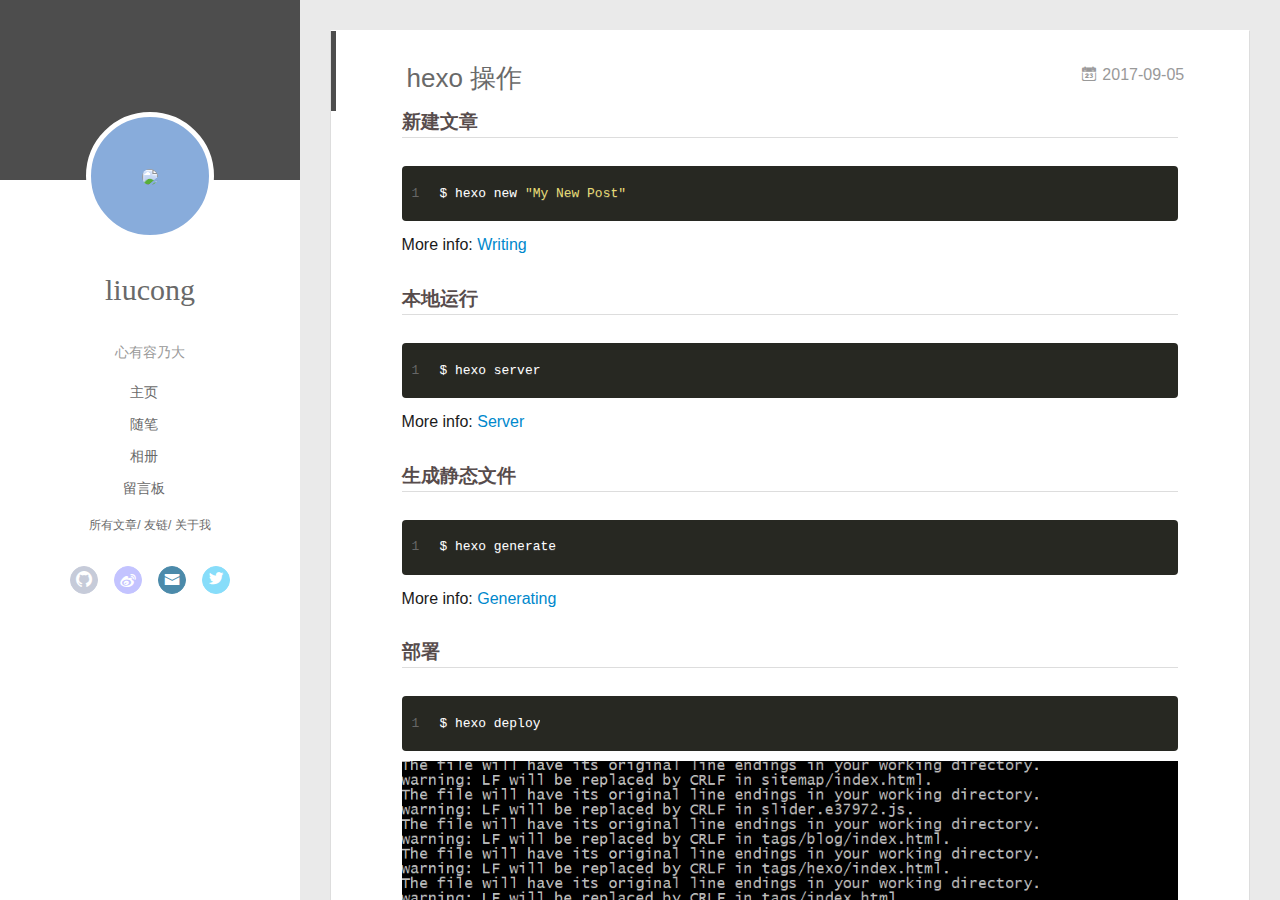
==== commit b5924aab: "Site updated: 2017-09-07 11:52:20" ====
--- a/2017/09/05/hello-world/index.html
+++ b/2017/09/05/hello-world/index.html
@@ -6,19 +6,21 @@
   <meta name="renderer" content="webkit">
   <meta http-equiv="X-UA-Compatible" content="IE=edge" >
   <link rel="dns-prefetch" href="http://yoursite.com">
-  <title>Hello World | Mr.Liu</title>
+  <title>hexo 操作 | Mr.Liu</title>
   <meta name="viewport" content="width=device-width, initial-scale=1, maximum-scale=1">
-  <meta name="description" content="Welcome to Hexo! This is your very first post. Check documentation for more info. If you get any problems when using Hexo, you can find the answer in troubleshooting or you can ask me on GitHub. Quick">
+  <meta name="description" content="新建文章1$ hexo new &quot;My New Post&quot; More info: Writing 本地运行1$ hexo server More info: Server 生成静态文件1$ hexo generate More info: Generating 部署1$ hexo deploy   最后部署的时候一定要多执行几次  hexo d -g  直到出现 nothing to commit">
 <meta property="og:type" content="article">
-<meta property="og:title" content="Hello World">
+<meta property="og:title" content="hexo 操作">
 <meta property="og:url" content="http://yoursite.com/2017/09/05/hello-world/index.html">
 <meta property="og:site_name" content="Mr.Liu">
-<meta property="og:description" content="Welcome to Hexo! This is your very first post. Check documentation for more info. If you get any problems when using Hexo, you can find the answer in troubleshooting or you can ask me on GitHub. Quick">
+<meta property="og:description" content="新建文章1$ hexo new &quot;My New Post&quot; More info: Writing 本地运行1$ hexo server More info: Server 生成静态文件1$ hexo generate More info: Generating 部署1$ hexo deploy   最后部署的时候一定要多执行几次  hexo d -g  直到出现 nothing to commit">
 <meta property="og:locale" content="zh-CN">
-<meta property="og:updated_time" content="2017-09-06T06:14:06.030Z">
+<meta property="og:image" content="http://yoursite.com/images/cmd1.jpg">
+<meta property="og:updated_time" content="2017-09-07T03:51:49.033Z">
 <meta name="twitter:card" content="summary">
-<meta name="twitter:title" content="Hello World">
-<meta name="twitter:description" content="Welcome to Hexo! This is your very first post. Check documentation for more info. If you get any problems when using Hexo, you can find the answer in troubleshooting or you can ask me on GitHub. Quick">
+<meta name="twitter:title" content="hexo 操作">
+<meta name="twitter:description" content="新建文章1$ hexo new &quot;My New Post&quot; More info: Writing 本地运行1$ hexo server More info: Server 生成静态文件1$ hexo generate More info: Generating 部署1$ hexo deploy   最后部署的时候一定要多执行几次  hexo d -g  直到出现 nothing to commit">
+<meta name="twitter:image" content="http://yoursite.com/images/cmd1.jpg">
   
     <link rel="alternative" href="/atom.xml" title="Mr.Liu" type="application/atom+xml">
   
@@ -62,6 +64,10 @@
 				<li><a href="/">主页</a></li>
 	        
 				<li><a href="/tags/随笔/">随笔</a></li>
+	        
+				<li><a href="/">相册</a></li>
+	        
+				<li><a href="/">留言板</a></li>
 	        
 			</ul>
 		</nav>
@@ -121,6 +127,10 @@
 			
 				
 			
+				
+			
+				
+			
 			
 			
 			<nav class="header-nav">
@@ -138,12 +148,16 @@
 			</nav>
 
 			<nav class="header-menu js-header-menu">
-				<ul style="width: 50%">
-				
-				
-					<li style="width: 50%"><a href="/">主页</a></li>
-		        
-					<li style="width: 50%"><a href="/tags/随笔/">随笔</a></li>
+				<ul style="width: 70%">
+				
+				
+					<li style="width: 25%"><a href="/">主页</a></li>
+		        
+					<li style="width: 25%"><a href="/tags/随笔/">随笔</a></li>
+		        
+					<li style="width: 25%"><a href="/">相册</a></li>
+		        
+					<li style="width: 25%"><a href="/">留言板</a></li>
 		        
 				</ul>
 			</nav>
@@ -165,7 +179,7 @@
         
   
     <h1 class="article-title" itemprop="name">
-      Hello World
+      hexo 操作
     </h1>
   
 
@@ -178,14 +192,14 @@
     
     <div class="article-entry" itemprop="articleBody">
       
-        <p>Welcome to <a href="https://hexo.io/" target="_blank" rel="external">Hexo</a>! This is your very first post. Check <a href="https://hexo.io/docs/" target="_blank" rel="external">documentation</a> for more info. If you get any problems when using Hexo, you can find the answer in <a href="https://hexo.io/docs/troubleshooting.html" target="_blank" rel="external">troubleshooting</a> or you can ask me on <a href="https://github.com/hexojs/hexo/issues" target="_blank" rel="external">GitHub</a>.</p>
-<h2 id="Quick-Start"><a href="#Quick-Start" class="headerlink" title="Quick Start"></a>Quick Start</h2><h3 id="Create-a-new-post"><a href="#Create-a-new-post" class="headerlink" title="Create a new post"></a>Create a new post</h3><figure class="highlight bash"><table><tr><td class="gutter"><pre><div class="line">1</div></pre></td><td class="code"><pre><div class="line">$ hexo new <span class="string">"My New Post"</span></div></pre></td></tr></table></figure>
+        <h3 id="新建文章"><a href="#新建文章" class="headerlink" title="新建文章"></a>新建文章</h3><figure class="highlight bash"><table><tr><td class="gutter"><pre><div class="line">1</div></pre></td><td class="code"><pre><div class="line">$ hexo new <span class="string">"My New Post"</span></div></pre></td></tr></table></figure>
 <p>More info: <a href="https://hexo.io/docs/writing.html" target="_blank" rel="external">Writing</a></p>
-<h3 id="Run-server"><a href="#Run-server" class="headerlink" title="Run server"></a>Run server</h3><figure class="highlight bash"><table><tr><td class="gutter"><pre><div class="line">1</div></pre></td><td class="code"><pre><div class="line">$ hexo server</div></pre></td></tr></table></figure>
+<h3 id="本地运行"><a href="#本地运行" class="headerlink" title="本地运行"></a>本地运行</h3><figure class="highlight bash"><table><tr><td class="gutter"><pre><div class="line">1</div></pre></td><td class="code"><pre><div class="line">$ hexo server</div></pre></td></tr></table></figure>
 <p>More info: <a href="https://hexo.io/docs/server.html" target="_blank" rel="external">Server</a></p>
-<h3 id="Generate-static-files"><a href="#Generate-static-files" class="headerlink" title="Generate static files"></a>Generate static files</h3><figure class="highlight bash"><table><tr><td class="gutter"><pre><div class="line">1</div></pre></td><td class="code"><pre><div class="line">$ hexo generate</div></pre></td></tr></table></figure>
+<h3 id="生成静态文件"><a href="#生成静态文件" class="headerlink" title="生成静态文件"></a>生成静态文件</h3><figure class="highlight bash"><table><tr><td class="gutter"><pre><div class="line">1</div></pre></td><td class="code"><pre><div class="line">$ hexo generate</div></pre></td></tr></table></figure>
 <p>More info: <a href="https://hexo.io/docs/generating.html" target="_blank" rel="external">Generating</a></p>
-<h3 id="Deploy-to-remote-sites"><a href="#Deploy-to-remote-sites" class="headerlink" title="Deploy to remote sites"></a>Deploy to remote sites</h3><figure class="highlight bash"><table><tr><td class="gutter"><pre><div class="line">1</div></pre></td><td class="code"><pre><div class="line">$ hexo deploy</div></pre></td></tr></table></figure>
+<h3 id="部署"><a href="#部署" class="headerlink" title="部署"></a>部署</h3><figure class="highlight bash"><table><tr><td class="gutter"><pre><div class="line">1</div></pre></td><td class="code"><pre><div class="line">$ hexo deploy</div></pre></td></tr></table></figure>
+<p><img src="/images/cmd1.jpg" alt="“cmd”"><br>  最后部署的时候一定要多执行几次<br>  hexo d -g<br>  直到出现 nothing to commit, working tree clean 这样才可以立即生效</p>
 <p>More info: <a href="https://hexo.io/docs/deployment.html" target="_blank" rel="external">Deployment</a></p>
 <div class="video-container"></div>
 
